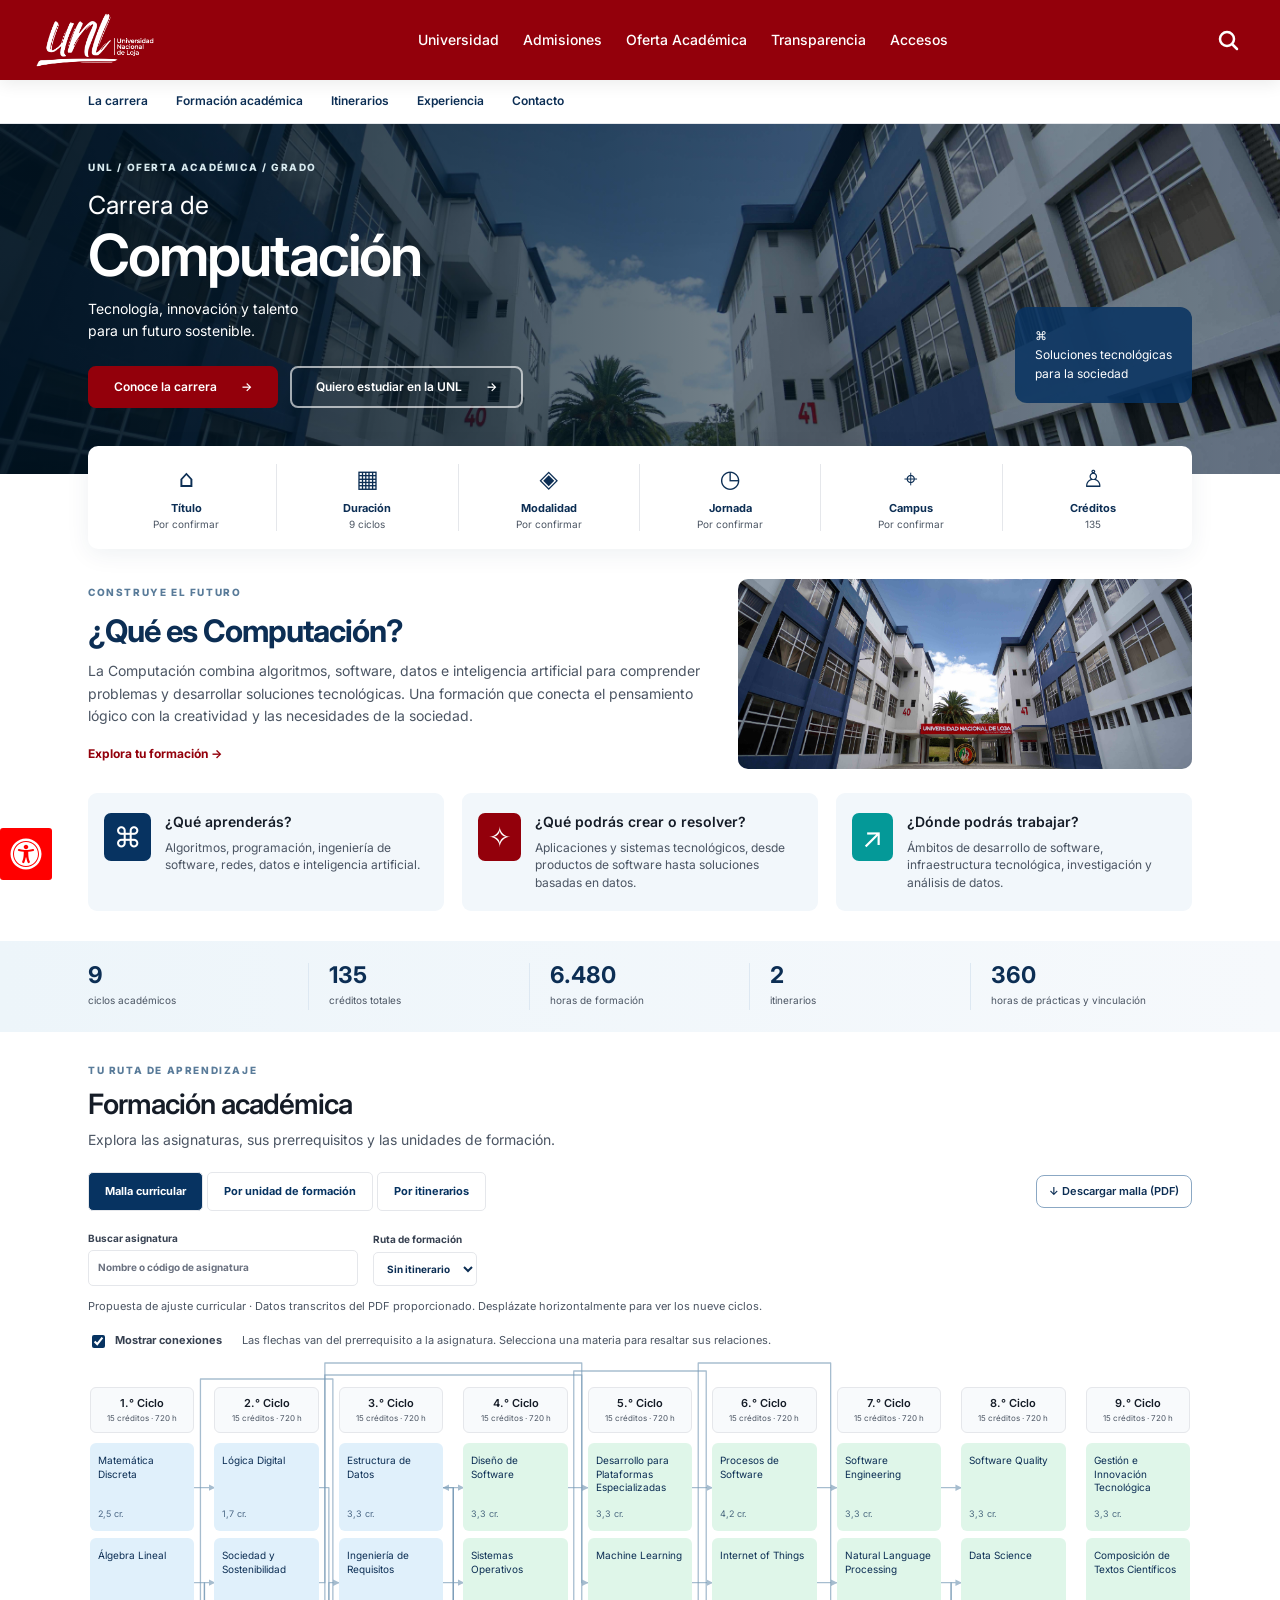
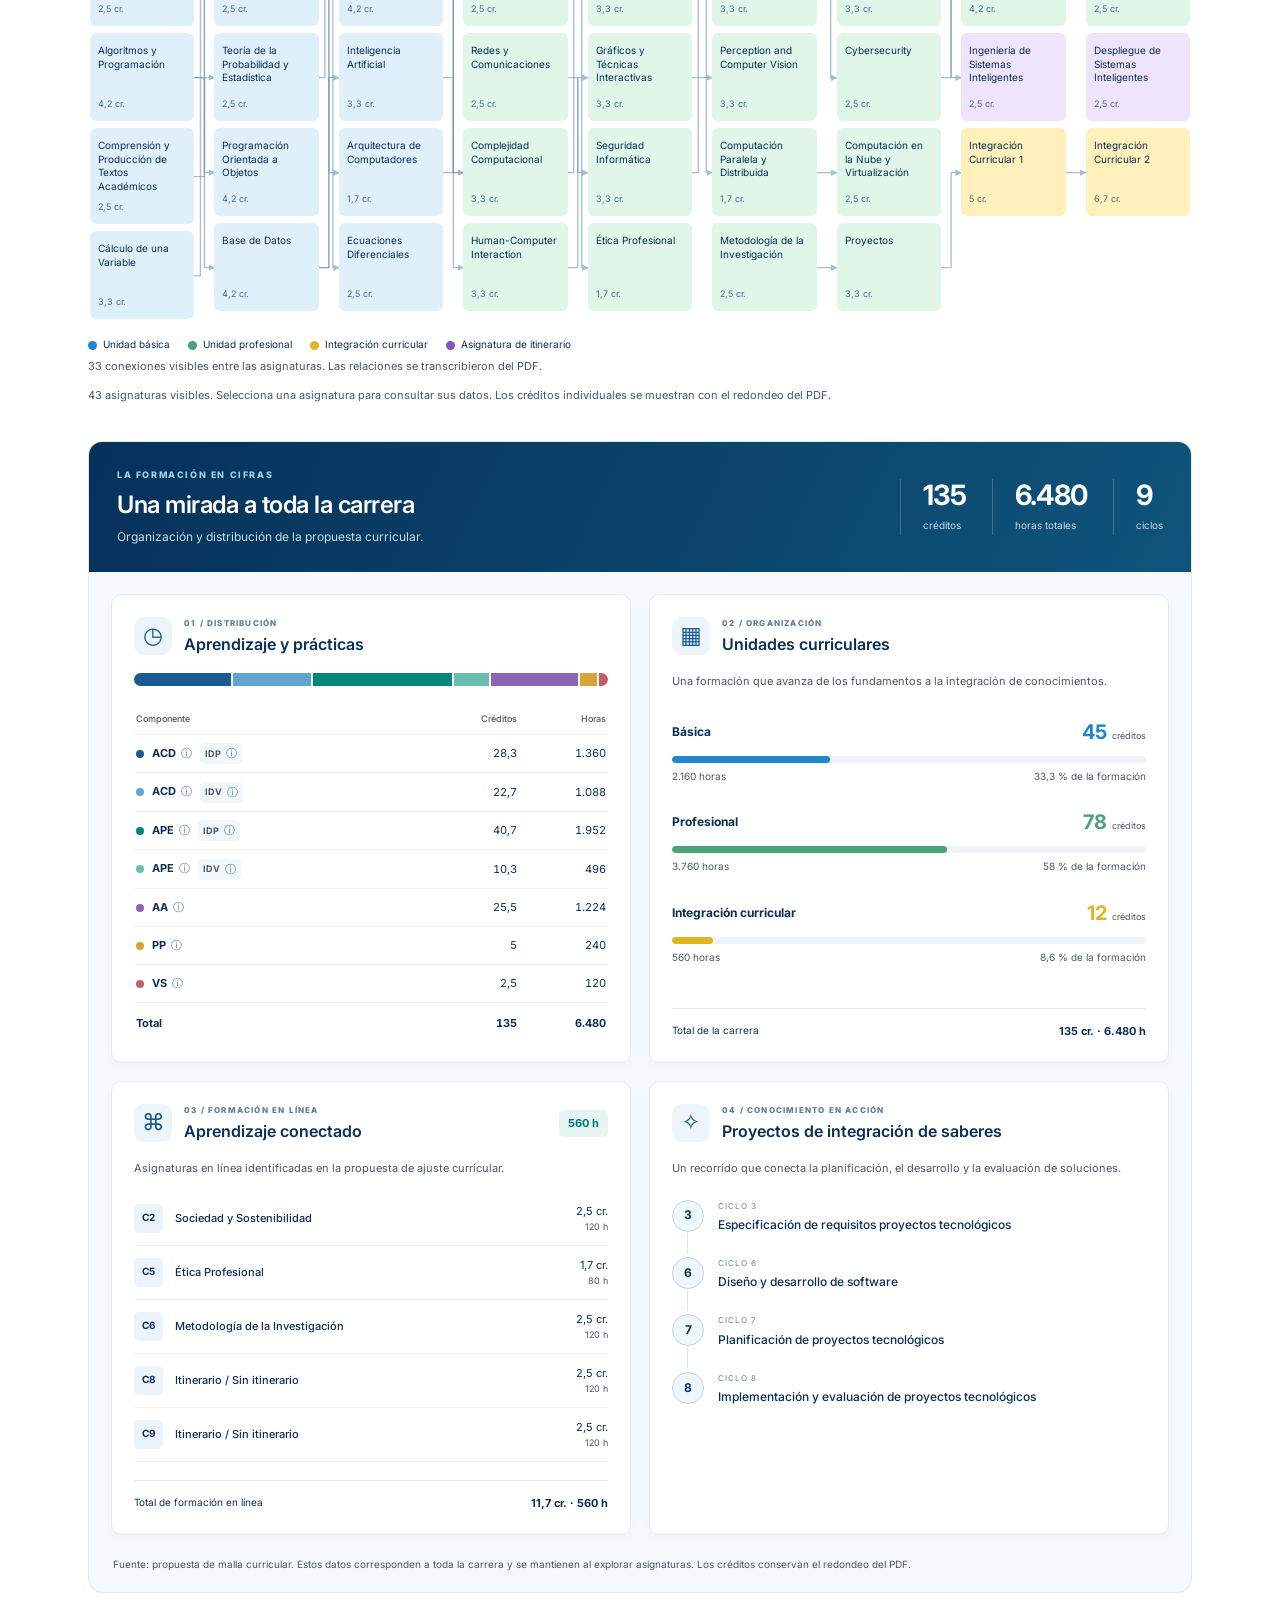
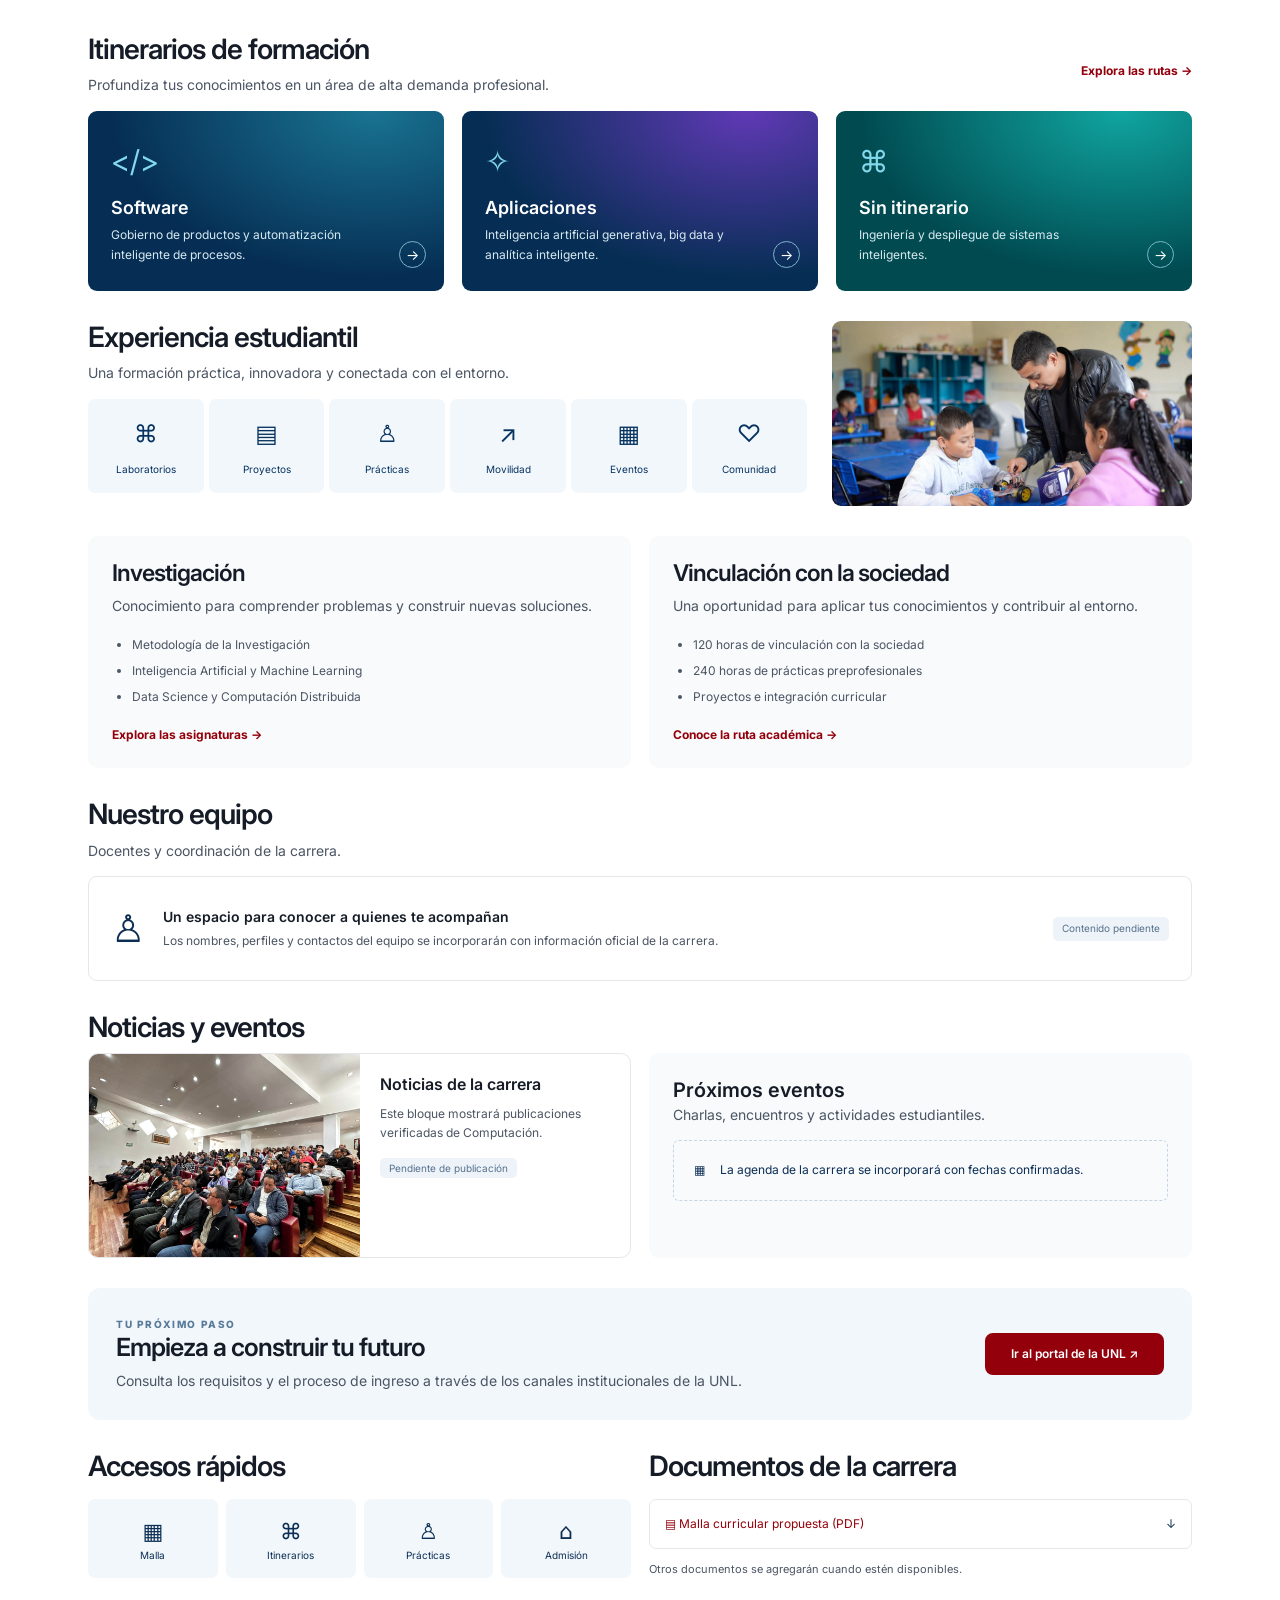
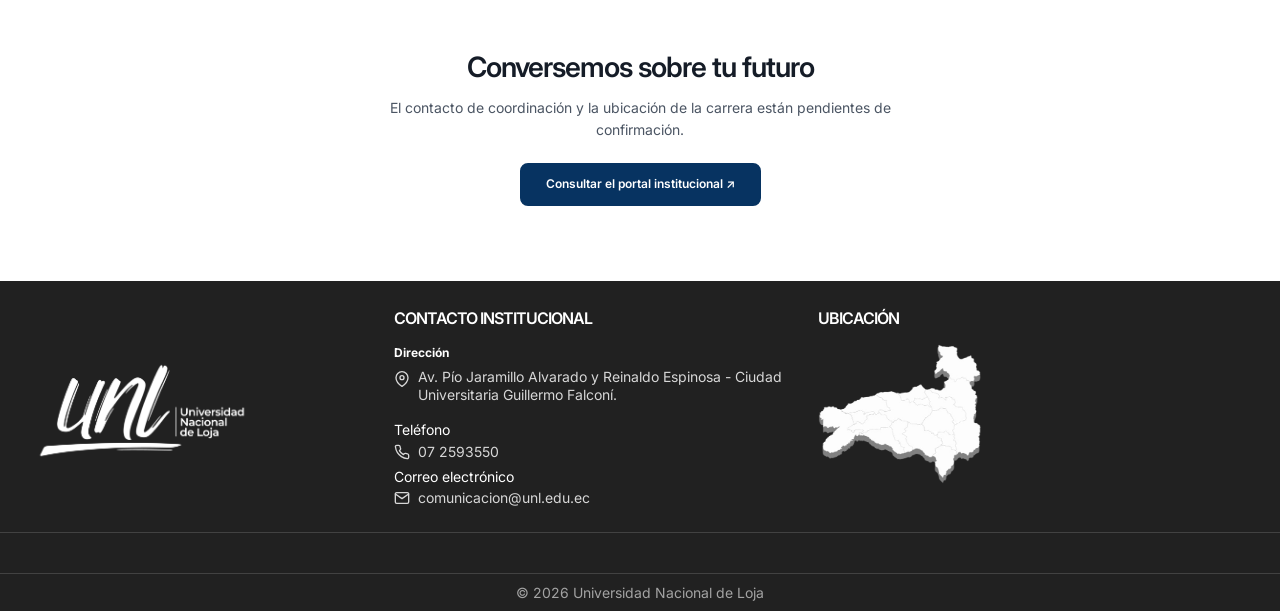
==== index.html @ f4ae1a71 "Add CSS styles and JavaScript for theme integration - Introduced a new CSS file `styles.css` contain" ====
<!doctype html>
<html lang="es"><head><meta charset="utf-8"><meta name="viewport" content="width=device-width,initial-scale=1"><meta name="description" content="Explora la carrera de Computación y su propuesta de malla curricular de la Universidad Nacional de Loja."><title>Computación · Universidad Nacional de Loja</title><link rel="stylesheet" href="prototipo/Index _ UNL Web Theme_files/css_O0Bou81SAGTgujZMoIQMxvT6W_IOa65AIly8oBpzbhE.css"><link rel="stylesheet" href="prototipo/Index _ UNL Web Theme_files/css_olZwmSvLYs-72srcY18nYs9gsNfe1eW0cIqPUW367zE.css"><link rel="stylesheet" href="styles.css"><script defer src="carrera-data.js"></script><script defer src="app.js"></script><script defer src="theme-integration.js"></script><script defer src="prototipo/Index _ UNL Web Theme_files/a11yUnlTools.js"></script></head>
<body><a class="skip" href="#contenido">Saltar al contenido</a><header class="site-header">
  <div class="site-header__container">
    <div class="site-header__logo">
        <div>
    <div id="block-unl-theme-sitebranding">
  
    
        <a href="https://nuevo.unl.edu.ec/" rel="home">
      <img src="prototipo/Index _ UNL Web Theme_files/ESCUDO UNL 2025-19.png" alt="Inicio" fetchpriority="high">
    </a>
      
</div>

  </div>

    </div>

    <nav class="site-header__navigation">
        <div>
    <nav aria-labelledby="block-unl-theme-navegacionprincipal-menu" id="block-unl-theme-navegacionprincipal">
            
  <h2 class="visually-hidden" id="block-unl-theme-navegacionprincipal-menu">Navegación principal</h2>
  

        
<nav class="main-navigation">
      
      <ul class="main-menu">
      
              <li class="menu-item has-children is-top-level">
          
          <a href="https://nuevo.unl.edu.ec/">
            Universidad
          </a>

                                <div class="submenu">
                  
      <ul class="submenu-list">
      
              <li class="menu-item ">
          
          <a href="https://nuevo.unl.edu.ec/autoridades">
            Autoridades
          </a>

                    
        </li>
              <li class="menu-item ">
          
          <a href="https://nuevo.unl.edu.ec/campus-unl">
            Campus UNL
          </a>

                    
        </li>
              <li class="menu-item ">
          
          <a href="https://nuevo.unl.edu.ec/cooperacioninternacional">
            Cooperación Internacional
          </a>

                    
        </li>
              <li class="menu-item ">
          
          <a href="https://nuevo.unl.edu.ec/formatos">
            Formatos
          </a>

                    
        </li>
              <li class="menu-item ">
          
          <a href="https://unl.edu.ec/universidad" target="_blank" rel="noopener noreferrer">
            Nosotros
          </a>

                    
        </li>
              <li class="menu-item ">
          
          <a href="https://unl.edu.ec/sites/default/files/2025-10/PEDI_UNL_2024-2028_ACTUALIZADO_PND_2025-2029_VFINAL_OCS_15-10-25.pdf" target="_blank" rel="noopener noreferrer">
            PEDI 2024 - 2028
          </a>

                    
        </li>
              <li class="menu-item ">
          
          <a href="https://nuevo.unl.edu.ec/poa">
            POA Institucional
          </a>

                    
        </li>
              <li class="menu-item ">
          
          <a href="https://nuevo.unl.edu.ec/preguntas-frecuentes">
            Preguntas Frecuentes
          </a>

                    
        </li>
              <li class="menu-item ">
          
          <a href="https://nuevo.unl.edu.ec/UNLSostenible">
            UNL Sostenible
          </a>

                    
        </li>
              <li class="menu-item ">
          
          <a href="https://nuevo.unl.edu.ec/OCS">
            Órgano Colegiado Superior
          </a>

                    
        </li>
            
    </ul>
  
            </div>
          
        </li>
              <li class="menu-item ">
          
          <a href="https://unl.edu.ec/admisiones" target="_blank" rel="noopener noreferrer">
            Admisiones
          </a>

                    
        </li>
              <li class="menu-item has-children is-top-level">
          
          <a href="https://nuevo.unl.edu.ec/">
            Oferta Académica
          </a>

                                <div class="submenu">
                  
      <ul class="submenu-list">
      
              <li class="menu-item has-children">
          
          <a href="https://nuevo.unl.edu.ec/grado">
            Oferta de Grado
          </a>

                                <div class="submenu">
                  
      <ul class="submenu-list">
      
              <li class="menu-item ">
          
          <a href="https://unl.edu.ec/oferta_academica/facultad-agropecuaria-y-de-recursos-naturales-renovables" target="_blank" rel="noopener noreferrer">
            Agropecuaria y de Recursos Naturales Renovables
          </a>

                    
        </li>
              <li class="menu-item ">
          
          <a href="https://unl.edu.ec/oferta_academica/facultad-de-la-educacion-el-arte-y-la-comunicacion" target="_blank" rel="noopener noreferrer">
            Educación, el Arte y la Comunicación
          </a>

                    
        </li>
              <li class="menu-item ">
          
          <a href="https://unl.edu.ec/oferta_academica/facultad-de-la-energia-las-industrias-y-los-recursos-naturales-no-renovables" target="_blank" rel="noopener noreferrer">
            Energía, las Industrias y los Recursos Naturales no Renovables
          </a>

                    
        </li>
              <li class="menu-item ">
          
          <a href="https://unl.edu.ec/oferta_academica/facultad-juridica-social-y-administrativa" target="_blank" rel="noopener noreferrer">
            Jurídica, Social y Administrativa
          </a>

                    
        </li>
              <li class="menu-item ">
          
          <a href="https://unl.edu.ec/oferta_academica/facultad-de-la-salud-humana" target="_blank" rel="noopener noreferrer">
            Salud Humana
          </a>

                    
        </li>
              <li class="menu-item ">
          
          <a href="https://unl.edu.ec/oferta_academica/unidad-de-educacion-distancia" target="_blank" rel="noopener noreferrer">
            Unidad de Estudios a Distancia y en Línea
          </a>

                    
        </li>
            
    </ul>
  
            </div>
          
        </li>
              <li class="menu-item ">
          
          <a href="https://unl.edu.ec/posgrados" target="_blank" rel="noopener noreferrer">
            Oferta de Posgrado
          </a>

                    
        </li>
              <li class="menu-item ">
          
          <a href="https://unl.edu.ec/instituto-de-idiomas" target="_blank" rel="noopener noreferrer">
            Instituto de Idiomas
          </a>

                    
        </li>
              <li class="menu-item ">
          
          <a href="https://unl.edu.ec/vinculacion-con-la-sociedad/educacion-continua" target="_blank" rel="noopener noreferrer">
            Educación Continua
          </a>

                    
        </li>
              <li class="menu-item ">
          
          <a href="https://unl.edu.ec/coordinacion-docencia" target="_blank" rel="noopener noreferrer">
            Coordinacion de Docencia
          </a>

                    
        </li>
            
    </ul>
  
            </div>
          
        </li>
              <li class="menu-item has-children is-top-level">
          
          <a href="https://nuevo.unl.edu.ec/">
            Transparencia
          </a>

                                <div class="submenu">
                  
      <ul class="submenu-list">
      
              <li class="menu-item ">
          
          <a href="https://nuevo.unl.edu.ec/elecciones2023">
            Elecciones 2023
          </a>

                    
        </li>
              <li class="menu-item ">
          
          <a href="https://nuevo.unl.edu.ec/elecciones2025">
            Elecciones 2025
          </a>

                    
        </li>
              <li class="menu-item ">
          
          <a href="https://nuevo.unl.edu.ec/universidad/transparencias">
            LOTAIP
          </a>

                    
        </li>
              <li class="menu-item ">
          
          <a href="https://nuevo.unl.edu.ec/rendicion_cuentas">
            Rendición de Cuentas
          </a>

                    
        </li>
            
    </ul>
  
            </div>
          
        </li>
              <li class="menu-item has-children is-top-level">
          
          <a href="https://nuevo.unl.edu.ec/">
            Accesos
          </a>

                                <div class="submenu">
                  
      <ul class="submenu-list">
      
              <li class="menu-item ">
          
          <a href="https://unl.edu.ec/acceso-pcd" target="_blank" rel="noopener noreferrer">
            Acceso PCD
          </a>

                    
        </li>
              <li class="menu-item ">
          
          <a href="https://elsa.unl.edu.ec/" target="_blank" rel="noopener noreferrer">
            ELSA
          </a>

                    
        </li>
              <li class="menu-item ">
          
          <a href="https://eva.unl.edu.ec/login/index.php" target="_blank" rel="noopener noreferrer">
            EVA
          </a>

                    
        </li>
              <li class="menu-item ">
          
          <a href="https://sac.unl.edu.ec/" target="_blank" rel="noopener noreferrer">
            SAC
          </a>

                    
        </li>
              <li class="menu-item ">
          
          <a href="https://sac.unl.edu.ec/cas/login?service=https://docentes.unl.edu.ec/login" target="_blank" rel="noopener noreferrer">
            SGA Docentes
          </a>

                    
        </li>
              <li class="menu-item ">
          
          <a href="https://sac.unl.edu.ec/cas/login?service=https://estudiantes.unl.edu.ec/login" target="_blank" rel="noopener noreferrer">
            SGA Estudiantes
          </a>

                    
        </li>
              <li class="menu-item ">
          
          <a href="https://sac.unl.edu.ec/cas/login?service=https%3A%2F%2Fsiaaf.unl.edu.ec%2Fautenticacion%2Finiciar-sesion%3Fnext%3D%252F" target="_blank" rel="noopener noreferrer">
            SIAFF
          </a>

                    
        </li>
              <li class="menu-item ">
          
          <a href="https://sidoc.unl.edu.ec/" target="_blank" rel="noopener noreferrer">
            SIDOC
          </a>

                    
        </li>
            
    </ul>
  
            </div>
          
        </li>
            
    </ul>
  
</nav>


  </nav>

  </div>

    </nav>

    <div class="site-header__actions">
  <a href="https://nuevo.unl.edu.ec/search" class="site-header__search" aria-label="Buscar en el sitio">
    <svg class="site-header__search-icon" viewBox="0 0 24 24" fill="none" xmlns="http://www.w3.org/2000/svg" aria-hidden="true" focusable="false">
      <circle cx="11" cy="11" r="7" stroke="currentColor" stroke-width="2.5"></circle>
      <path d="M16.5 16.5L21 21" stroke="currentColor" stroke-width="2.5" stroke-linecap="round"></path>
    </svg>
  </a>
  
</div>

    <button id="menu-toggle" class="mobile-menu-button" aria-expanded="false" aria-controls="navigation" aria-label="Abrir menú">
      <span></span>
      <span></span>
      <span></span>
    </button>
  </div>

  <div id="navigation" class="mobile-menu-panel" inert>
      <div>
    <nav aria-labelledby="block-unl-theme-navegacionprincipal-mobile-menu" id="block-unl-theme-navegacionprincipal-mobile">
            
  <h2 class="visually-hidden" id="block-unl-theme-navegacionprincipal-mobile-menu">Navegación principal</h2>
  

        
<nav class="main-navigation">
      
      <ul class="main-menu">
      
              <li class="menu-item has-children">
          
          <a href="https://nuevo.unl.edu.ec/" style="cursor: pointer;">
            Universidad
          </a>

                                <div class="submenu">
                  
      <ul class="submenu-list">
      
              <li class="menu-item ">
          
          <a href="https://nuevo.unl.edu.ec/autoridades">
            Autoridades
          </a>

                    
        </li>
              <li class="menu-item ">
          
          <a href="https://nuevo.unl.edu.ec/campus-unl">
            Campus UNL
          </a>

                    
        </li>
              <li class="menu-item ">
          
          <a href="https://nuevo.unl.edu.ec/cooperacioninternacional">
            Cooperación Internacional
          </a>

                    
        </li>
              <li class="menu-item ">
          
          <a href="https://nuevo.unl.edu.ec/formatos">
            Formatos
          </a>

                    
        </li>
              <li class="menu-item ">
          
          <a href="https://unl.edu.ec/universidad" target="_blank" rel="noopener noreferrer">
            Nosotros
          </a>

                    
        </li>
              <li class="menu-item ">
          
          <a href="https://unl.edu.ec/sites/default/files/2025-10/PEDI_UNL_2024-2028_ACTUALIZADO_PND_2025-2029_VFINAL_OCS_15-10-25.pdf" target="_blank" rel="noopener noreferrer">
            PEDI 2024 - 2028
          </a>

                    
        </li>
              <li class="menu-item ">
          
          <a href="https://nuevo.unl.edu.ec/poa">
            POA Institucional
          </a>

                    
        </li>
              <li class="menu-item ">
          
          <a href="https://nuevo.unl.edu.ec/preguntas-frecuentes">
            Preguntas Frecuentes
          </a>

                    
        </li>
              <li class="menu-item ">
          
          <a href="https://nuevo.unl.edu.ec/UNLSostenible">
            UNL Sostenible
          </a>

                    
        </li>
              <li class="menu-item ">
          
          <a href="https://nuevo.unl.edu.ec/OCS">
            Órgano Colegiado Superior
          </a>

                    
        </li>
            
    </ul>
  
            </div>
          
        <button type="button" class="submenu-toggle" aria-expanded="false" aria-label="Desplegar submenú"><span class="submenu-toggle__icon"></span></button></li>
              <li class="menu-item ">
          
          <a href="https://unl.edu.ec/admisiones" target="_blank" rel="noopener noreferrer">
            Admisiones
          </a>

                    
        </li>
              <li class="menu-item has-children">
          
          <a href="https://nuevo.unl.edu.ec/" style="cursor: pointer;">
            Oferta Académica
          </a>

                                <div class="submenu">
                  
      <ul class="submenu-list">
      
              <li class="menu-item has-children">
          
          <a href="https://nuevo.unl.edu.ec/grado" style="cursor: pointer;">
            Oferta de Grado
          </a>

                                <div class="submenu">
                  
      <ul class="submenu-list">
      
              <li class="menu-item ">
          
          <a href="https://unl.edu.ec/oferta_academica/facultad-agropecuaria-y-de-recursos-naturales-renovables" target="_blank" rel="noopener noreferrer">
            Agropecuaria y de Recursos Naturales Renovables
          </a>

                    
        </li>
              <li class="menu-item ">
          
          <a href="https://unl.edu.ec/oferta_academica/facultad-de-la-educacion-el-arte-y-la-comunicacion" target="_blank" rel="noopener noreferrer">
            Educación, el Arte y la Comunicación
          </a>

                    
        </li>
              <li class="menu-item ">
          
          <a href="https://unl.edu.ec/oferta_academica/facultad-de-la-energia-las-industrias-y-los-recursos-naturales-no-renovables" target="_blank" rel="noopener noreferrer">
            Energía, las Industrias y los Recursos Naturales no Renovables
          </a>

                    
        </li>
              <li class="menu-item ">
          
          <a href="https://unl.edu.ec/oferta_academica/facultad-juridica-social-y-administrativa" target="_blank" rel="noopener noreferrer">
            Jurídica, Social y Administrativa
          </a>

                    
        </li>
              <li class="menu-item ">
          
          <a href="https://unl.edu.ec/oferta_academica/facultad-de-la-salud-humana" target="_blank" rel="noopener noreferrer">
            Salud Humana
          </a>

                    
        </li>
              <li class="menu-item ">
          
          <a href="https://unl.edu.ec/oferta_academica/unidad-de-educacion-distancia" target="_blank" rel="noopener noreferrer">
            Unidad de Estudios a Distancia y en Línea
          </a>

                    
        </li>
            
    </ul>
  
            </div>
          
        <button type="button" class="submenu-toggle" aria-expanded="false" aria-label="Desplegar submenú"><span class="submenu-toggle__icon"></span></button></li>
              <li class="menu-item ">
          
          <a href="https://unl.edu.ec/posgrados" target="_blank" rel="noopener noreferrer">
            Oferta de Posgrado
          </a>

                    
        </li>
              <li class="menu-item ">
          
          <a href="https://unl.edu.ec/instituto-de-idiomas" target="_blank" rel="noopener noreferrer">
            Instituto de Idiomas
          </a>

                    
        </li>
              <li class="menu-item ">
          
          <a href="https://unl.edu.ec/vinculacion-con-la-sociedad/educacion-continua" target="_blank" rel="noopener noreferrer">
            Educación Continua
          </a>

                    
        </li>
              <li class="menu-item ">
          
          <a href="https://unl.edu.ec/coordinacion-docencia" target="_blank" rel="noopener noreferrer">
            Coordinacion de Docencia
          </a>

                    
        </li>
            
    </ul>
  
            </div>
          
        <button type="button" class="submenu-toggle" aria-expanded="false" aria-label="Desplegar submenú"><span class="submenu-toggle__icon"></span></button></li>
              <li class="menu-item has-children">
          
          <a href="https://nuevo.unl.edu.ec/" style="cursor: pointer;">
            Transparencia
          </a>

                                <div class="submenu">
                  
      <ul class="submenu-list">
      
              <li class="menu-item ">
          
          <a href="https://nuevo.unl.edu.ec/elecciones2023">
            Elecciones 2023
          </a>

                    
        </li>
              <li class="menu-item ">
          
          <a href="https://nuevo.unl.edu.ec/elecciones2025">
            Elecciones 2025
          </a>

                    
        </li>
              <li class="menu-item ">
          
          <a href="https://nuevo.unl.edu.ec/universidad/transparencias">
            LOTAIP
          </a>

                    
        </li>
              <li class="menu-item ">
          
          <a href="https://nuevo.unl.edu.ec/rendicion_cuentas">
            Rendición de Cuentas
          </a>

                    
        </li>
            
    </ul>
  
            </div>
          
        <button type="button" class="submenu-toggle" aria-expanded="false" aria-label="Desplegar submenú"><span class="submenu-toggle__icon"></span></button></li>
              <li class="menu-item has-children">
          
          <a href="https://nuevo.unl.edu.ec/" style="cursor: pointer;">
            Accesos
          </a>

                                <div class="submenu">
                  
      <ul class="submenu-list">
      
              <li class="menu-item ">
          
          <a href="https://unl.edu.ec/acceso-pcd" target="_blank" rel="noopener noreferrer">
            Acceso PCD
          </a>

                    
        </li>
              <li class="menu-item ">
          
          <a href="https://elsa.unl.edu.ec/" target="_blank" rel="noopener noreferrer">
            ELSA
          </a>

                    
        </li>
              <li class="menu-item ">
          
          <a href="https://eva.unl.edu.ec/login/index.php" target="_blank" rel="noopener noreferrer">
            EVA
          </a>

                    
        </li>
              <li class="menu-item ">
          
          <a href="https://sac.unl.edu.ec/" target="_blank" rel="noopener noreferrer">
            SAC
          </a>

                    
        </li>
              <li class="menu-item ">
          
          <a href="https://sac.unl.edu.ec/cas/login?service=https://docentes.unl.edu.ec/login" target="_blank" rel="noopener noreferrer">
            SGA Docentes
          </a>

                    
        </li>
              <li class="menu-item ">
          
          <a href="https://sac.unl.edu.ec/cas/login?service=https://estudiantes.unl.edu.ec/login" target="_blank" rel="noopener noreferrer">
            SGA Estudiantes
          </a>

                    
        </li>
              <li class="menu-item ">
          
          <a href="https://sac.unl.edu.ec/cas/login?service=https%3A%2F%2Fsiaaf.unl.edu.ec%2Fautenticacion%2Finiciar-sesion%3Fnext%3D%252F" target="_blank" rel="noopener noreferrer">
            SIAFF
          </a>

                    
        </li>
              <li class="menu-item ">
          
          <a href="https://sidoc.unl.edu.ec/" target="_blank" rel="noopener noreferrer">
            SIDOC
          </a>

                    
        </li>
            
    </ul>
  
            </div>
          
        <button type="button" class="submenu-toggle" aria-expanded="false" aria-label="Desplegar submenú"><span class="submenu-toggle__icon"></span></button></li>
            
    </ul>
  
</nav>


  </nav>

  </div>

  </div>
</header><nav class="career-navigation" aria-label="Secciones de la carrera"><div class="wrap"><a href="#presentacion">La carrera</a><a href="#formacion">Formación académica</a><a href="#itinerarios">Itinerarios</a><a href="#experiencia">Experiencia</a><a href="#contacto">Contacto</a></div></nav>
<main id="contenido" class="career-page"><section class="hero"><div class="wrap"><p class="eyebrow">UNL / OFERTA ACADÉMICA / GRADO</p><p class="hero-label">Carrera de</p><h1 id="career-name">Computación</h1><p>Tecnología, innovación y talento<br>para un futuro sostenible.</p><div class="actions"><a class="boton button red" href="#presentacion">Conoce la carrera <span>→</span></a><a class="boton button outline" href="#admision">Quiero estudiar en la UNL <span>→</span></a></div><span class="hero-note">⌘<br>Soluciones tecnológicas<br>para la sociedad</span></div></section>
<div class="wrap"><section id="facts" class="facts" aria-label="Información de la carrera"></section>
<section id="presentacion" class="section"><div class="unl-about__container intro"><div><p class="eyebrow">CONSTRUYE EL FUTURO</p><h2 class="unl-about__title">¿Qué es Computación?</h2><p>La Computación combina algoritmos, software, datos e inteligencia artificial para comprender problemas y desarrollar soluciones tecnológicas. Una formación que conecta el pensamiento lógico con la creatividad y las necesidades de la sociedad.</p><a class="text-link" href="#formacion">Explora tu formación →</a></div><img src="assets/campus.jpg" alt="Edificios del campus de la Universidad Nacional de Loja"></div><div class="grid three" id="profiles"></div></section>
</div><section class="stats-band"><div class="wrap stats"><div><strong>9</strong><span>ciclos académicos</span></div><div><strong>135</strong><span>créditos totales</span></div><div><strong>6.480</strong><span>horas de formación</span></div><div><strong>2</strong><span>itinerarios</span></div><div><strong>360</strong><span>horas de prácticas y vinculación</span></div></div></section>
<div class="wrap"><section id="formacion" class="section"><p class="eyebrow">TU RUTA DE APRENDIZAJE</p><h2>Formación académica</h2><p>Explora las asignaturas, sus prerrequisitos y las unidades de formación.</p><div class="curriculum-toolbar"><div class="tabs" aria-label="Vista de la malla"><button class="active" data-view="all" aria-pressed="true">Malla curricular</button><button data-view="area" aria-pressed="false">Por unidad de formación</button><button data-view="track" aria-pressed="false">Por itinerarios</button></div><a class="boton unl-btn-descarga button download" href="prototipo/Malla%20curricular%20propuesta.pdf" download>↓ Descargar malla (PDF)</a></div><div class="filters"><label for="subject-search">Buscar asignatura<input id="subject-search" type="search" placeholder="Nombre o código de asignatura"></label><label id="area-label" hidden>Unidad<select id="area-filter"><option value="all">Todas las unidades</option><option value="basica">Básica</option><option value="profesional">Profesional</option><option value="integracion">Integración curricular</option></select></label><label for="track-select">Ruta de formación<select id="track-select"><option value="none">Sin itinerario</option><option value="software">Software</option><option value="aplicaciones">Aplicaciones</option></select></label></div><p class="source-note">Propuesta de ajuste curricular · Datos transcritos del PDF proporcionado. Desplázate horizontalmente para ver los nueve ciclos.</p><div class="connection-controls"><label><input type="checkbox" id="show-connections" checked> Mostrar conexiones</label><span>Las flechas van del prerrequisito a la asignatura. Selecciona una materia para resaltar sus relaciones.</span></div><div class="curriculum-scroll" tabindex="0" role="region" aria-label="Malla curricular de nueve ciclos"><div class="curriculum-canvas"><svg id="curriculum-connections" aria-hidden="true" focusable="false"></svg><div id="curriculum" class="curriculum"></div></div></div><div class="legend"><span class="basica">Unidad básica</span><span class="profesional">Unidad profesional</span><span class="integracion">Integración curricular</span><span class="itinerario">Asignatura de itinerario</span></div><p id="connection-status" class="source-note" aria-live="polite"></p><p id="result-count" class="source-note" aria-live="polite"></p><article id="subject-detail" class="subject-detail" hidden aria-labelledby="detail-title"></article></section>
<section id="career-overview" class="career-overview section" aria-labelledby="overview-title"></section>
<section id="itinerarios" class="section"><div class="section-heading"><div><h2>Itinerarios de formación</h2><p>Profundiza tus conocimientos en un área de alta demanda profesional.</p></div><a class="text-link" href="#formacion">Explora las rutas →</a></div><div class="grid three"><button class="track-card software" data-track="software"><span class="track-icon">&lt;/&gt;</span><h3>Software</h3><p>Gobierno de productos y automatización inteligente de procesos.</p><span class="circle">→</span></button><button class="track-card ai" data-track="aplicaciones"><span class="track-icon">✧</span><h3>Aplicaciones</h3><p>Inteligencia artificial generativa, big data y analítica inteligente.</p><span class="circle">→</span></button><button class="track-card applied" data-track="none"><span class="track-icon">⌘</span><h3>Sin itinerario</h3><p>Ingeniería y despliegue de sistemas inteligentes.</p><span class="circle">→</span></button></div></section>
<section id="experiencia" class="section"><div class="experience"><div><h2>Experiencia estudiantil</h2><p>Una formación práctica, innovadora y conectada con el entorno.</p><div class="experience-links" id="experience-links"></div></div><img src="assets/comunidad.jpg" alt="Actividad de vinculación de la comunidad universitaria" loading="lazy"></div></section>
<section class="grid two section"><article class="feature"><h2>Investigación</h2><p>Conocimiento para comprender problemas y construir nuevas soluciones.</p><ul><li>Metodología de la Investigación</li><li>Inteligencia Artificial y Machine Learning</li><li>Data Science y Computación Distribuida</li></ul><a class="text-link" href="#formacion">Explora las asignaturas →</a></article><article class="feature"><h2>Vinculación con la sociedad</h2><p>Una oportunidad para aplicar tus conocimientos y contribuir al entorno.</p><ul><li>120 horas de vinculación con la sociedad</li><li>240 horas de prácticas preprofesionales</li><li>Proyectos e integración curricular</li></ul><a class="text-link" href="#formacion">Conoce la ruta académica →</a></article></section>
<section class="section"><h2>Nuestro equipo</h2><p>Docentes y coordinación de la carrera.</p><div class="pending"><span class="pending-icon">♙</span><div><h3>Un espacio para conocer a quienes te acompañan</h3><p>Los nombres, perfiles y contactos del equipo se incorporarán con información oficial de la carrera.</p></div><span class="badge">Contenido pendiente</span></div></section>
<section class="section"><h2>Noticias y eventos</h2><div class="grid two"><article class="news-placeholder"><img src="assets/eventos.jpg" alt="Encuentro académico universitario" loading="lazy"><div><h3>Noticias de la carrera</h3><p>Este bloque mostrará publicaciones verificadas de Computación.</p><span class="badge">Pendiente de publicación</span></div></article><article class="feature"><h3>Próximos eventos</h3><p>Charlas, encuentros y actividades estudiantiles.</p><div class="empty-event">▦ <span>La agenda de la carrera se incorporará con fechas confirmadas.</span></div></article></div></section>
<section id="admision" class="section admission"><div><p class="eyebrow">TU PRÓXIMO PASO</p><h2>Empieza a construir tu futuro</h2><p>Consulta los requisitos y el proceso de ingreso a través de los canales institucionales de la UNL.</p></div><a class="boton button red" href="https://unl.edu.ec" target="_blank" rel="noopener noreferrer">Ir al portal de la UNL ↗</a></section>
<section class="section grid two"><div><h2>Accesos rápidos</h2><div class="quick-links"><a href="#formacion">▦<span>Malla</span></a><a href="#itinerarios">⌘<span>Itinerarios</span></a><a href="#experiencia">♙<span>Prácticas</span></a><a href="#admision">⌂<span>Admisión</span></a></div></div><div><h2>Documentos de la carrera</h2><a class="document" href="prototipo/Malla%20curricular%20propuesta.pdf" download><span>▤ Malla curricular propuesta (PDF)</span><span>↓</span></a><p class="source-note">Otros documentos se agregarán cuando estén disponibles.</p></div></section>
<section id="contacto" class="section contact"><h2>Conversemos sobre tu futuro</h2><p>El contacto de coordinación y la ubicación de la carrera están pendientes de confirmación.</p><a class="boton button navy" href="https://unl.edu.ec" target="_blank" rel="noopener noreferrer">Consultar el portal institucional ↗</a></section></div></main><footer class="site-footer">

  
  <div class="site-footer__container">

    <div class="site-footer__branding">
        <div>
    <div id="block-unl-theme-footerbranding">
  
    
        <a href="https://nuevo.unl.edu.ec/" rel="home">
      <img src="prototipo/Index _ UNL Web Theme_files/ESCUDO UNL 2025-19.png" alt="Inicio" fetchpriority="high">
    </a>
      
</div>

  </div>

    </div>

    <div class="site-footer__contact">
      <h2>Contacto institucional</h2>
        <div>
    <div id="block-unl-theme-contactoinstitucional">
  
    
        <div class="site-footer__address-label">Dirección</div>
  <div class="site-footer__address">Av. Pío Jaramillo Alvarado y Reinaldo Espinosa -  Ciudad Universitaria Guillermo Falconí.</div>
  <div>Teléfono</div>
  <a href="tel:072593550">
    07 2593550
  </a>

  <div>
    <div>Correo electrónico</div>
              <div><a href="mailto:comunicacion@unl.edu.ec">comunicacion@unl.edu.ec</a></div>
          </div>

  </div>

  </div>

    </div>

    <div class="site-footer__map">
      <h2>Ubicación</h2>
      <div class="site-footer__map-block"><a href="https://www.google.com/maps?q=Universidad+Nacional+de+Loja" target="_blank" rel="noopener" class="site-footer__map-link" aria-label="Ver Ubicación"><img loading="lazy" src="prototipo/Index _ UNL Web Theme_files/image (1).png" width="442" height="379" alt="Mapa de ubicación de la Universidad Nacional de Loja"><span class="site-footer__map-overlay"><span class="site-footer__map-pin"></span></span></a></div>
    </div>

  </div>

      <div class="site-footer__logos">
      
    </div>
  
  <div class="site-footer__bottom">
    © 2026 Universidad Nacional de Loja
  </div>

</footer><dialog id="info-dialog"><button id="close-dialog" aria-label="Cerrar">×</button><h2 id="info-title"></h2><p id="info-body"></p></dialog></body></html>
---- prototipo/Index _ UNL Web Theme_files/css_O0Bou81SAGTgujZMoIQMxvT6W_IOa65AIly8oBpzbhE.css ----
/* @license BSD 3-Clause https://github.com/klaro-org/klaro-js/blob/master/LICENSE */
.klaro{font-family:inherit;font-family:var(--font-family,inherit);font-size:14px;font-size:var(--font-size,14px)}.klaro button{font-family:inherit;font-family:var(--font-family,inherit);font-size:14px;font-size:var(--font-size,14px)}.klaro.cm-as-context-notice{height:100%;padding-bottom:12px;padding-top:12px}.klaro .cookie-modal .cm-switch-container,.klaro .context-notice .cm-switch-container,.klaro .cookie-notice .cm-switch-container{border-bottom-style:solid;border-bottom-style:var(--border-style,solid);border-bottom-width:1px;border-bottom-width:var(--border-width,1px);border-bottom-color:#c8c8c8;border-bottom-color:var(--light2,#c8c8c8);display:block;position:relative;padding:10px;padding-left:66px;line-height:20px;vertical-align:middle;min-height:40px}.klaro .cookie-modal .cm-switch-container:last-child,.klaro .context-notice .cm-switch-container:last-child,.klaro .cookie-notice .cm-switch-container:last-child{border-bottom:0}.klaro .cookie-modal .cm-switch-container:first-child,.klaro .context-notice .cm-switch-container:first-child,.klaro .cookie-notice .cm-switch-container:first-child{margin-top:0}.klaro .cookie-modal .cm-switch-container p,.klaro .context-notice .cm-switch-container p,.klaro .cookie-notice .cm-switch-container p{margin-top:0}.klaro .cookie-modal .cm-switch,.klaro .context-notice .cm-switch,.klaro .cookie-notice .cm-switch{position:relative;display:inline-block;width:50px;height:30px}.klaro .cookie-modal .cm-list-input:checked+.cm-list-label .slider,.klaro .context-notice .cm-list-input:checked+.cm-list-label .slider,.klaro .cookie-notice .cm-list-input:checked+.cm-list-label .slider{background-color:#1a936f;background-color:var(--green1,#1a936f)}.klaro .cookie-modal .cm-list-input.half-checked:checked+.cm-list-label .slider,.klaro .context-notice .cm-list-input.half-checked:checked+.cm-list-label .slider,.klaro .cookie-notice .cm-list-input.half-checked:checked+.cm-list-label .slider{background-color:#1a936f;background-color:var(--green1,#1a936f);opacity:.6}.klaro .cookie-modal .cm-list-input.half-checked:checked+.cm-list-label .slider::before,.klaro .context-notice .cm-list-input.half-checked:checked+.cm-list-label .slider::before,.klaro .cookie-notice .cm-list-input.half-checked:checked+.cm-list-label .slider::before{transform:translateX(10px)}.klaro .cookie-modal .cm-list-input.only-required+.cm-list-label .slider,.klaro .context-notice .cm-list-input.only-required+.cm-list-label .slider,.klaro .cookie-notice .cm-list-input.only-required+.cm-list-label .slider{background-color:rgb(36.1294797688,204.2705202312,154.2450867052);background-color:var(--green2,rgb(36.1294797688,204.2705202312,154.2450867052));opacity:.8}.klaro .cookie-modal .cm-list-input.only-required+.cm-list-label .slider::before,.klaro .context-notice .cm-list-input.only-required+.cm-list-label .slider::before,.klaro .cookie-notice .cm-list-input.only-required+.cm-list-label .slider::before{transform:translateX(10px)}.klaro .cookie-modal .cm-list-input.required:checked+.cm-list-label .slider,.klaro .context-notice .cm-list-input.required:checked+.cm-list-label .slider,.klaro .cookie-notice .cm-list-input.required:checked+.cm-list-label .slider{background-color:rgb(36.1294797688,204.2705202312,154.2450867052);background-color:var(--green2,rgb(36.1294797688,204.2705202312,154.2450867052));opacity:.8;cursor:not-allowed}.klaro .cookie-modal .slider,.klaro .context-notice .slider,.klaro .cookie-notice .slider{box-shadow:0 4px 6px 0 rgba(0,0,0,.2),5px 5px 10px 0 rgba(0,0,0,.19)}.klaro .cookie-modal .cm-list-input,.klaro .context-notice .cm-list-input,.klaro .cookie-notice .cm-list-input{position:absolute;top:0;left:0;opacity:0;width:50px;height:30px}.klaro .cookie-modal .cm-list-title,.klaro .context-notice .cm-list-title,.klaro .cookie-notice .cm-list-title{font-size:.9em;font-weight:600}.klaro .cookie-modal .cm-list-description,.klaro .context-notice .cm-list-description,.klaro .cookie-notice .cm-list-description{color:hsl(0,0%,48.8%);color:var(--dark3,rgb(124.44,124.44,124.44));font-size:.9em;padding-top:4px}.klaro .cookie-modal .cm-list-label .cm-switch,.klaro .context-notice .cm-list-label .cm-switch,.klaro .cookie-notice .cm-list-label .cm-switch{position:absolute;left:0}.klaro .cookie-modal .cm-list-label .slider,.klaro .context-notice .cm-list-label .slider,.klaro .cookie-notice .cm-list-label .slider{background-color:hsl(0,0%,95%);background-color:var(--white2,rgb(242.25,242.25,242.25));position:absolute;cursor:pointer;top:0;left:0;right:0;bottom:0;transition:.4s;width:50px;display:inline-block}.klaro .cookie-modal .cm-list-label .slider::before,.klaro .context-notice .cm-list-label .slider::before,.klaro .cookie-notice .cm-list-label .slider::before{background-color:hsl(0,0%,90.25%);background-color:var(--white3,rgb(230.1375,230.1375,230.1375));position:absolute;content:"";height:20px;width:20px;left:5px;bottom:5px;transition:.4s}.klaro .cookie-modal .cm-list-label .slider.round,.klaro .context-notice .cm-list-label .slider.round,.klaro .cookie-notice .cm-list-label .slider.round{border-radius:30px}.klaro .cookie-modal .cm-list-label .slider.round::before,.klaro .context-notice .cm-list-label .slider.round::before,.klaro .cookie-notice .cm-list-label .slider.round::before{border-radius:50%}.klaro .cookie-modal .cm-list-label input:focus+.slider,.klaro .context-notice .cm-list-label input:focus+.slider,.klaro .cookie-notice .cm-list-label input:focus+.slider{box-shadow-color:rgb(71.7343352601,222.5856647399,177.7042774566);box-shadow-color:var(--green3,rgb(71.7343352601,222.5856647399,177.7042774566));box-shadow:0 0 1px var(--box-shadow-color,green3)}.klaro .cookie-modal .cm-list-label input:checked+.slider::before,.klaro .context-notice .cm-list-label input:checked+.slider::before,.klaro .cookie-notice .cm-list-label input:checked+.slider::before{transform:translateX(20px)}.klaro .cookie-modal .cm-list-input:focus+.cm-list-label .slider,.klaro .context-notice .cm-list-input:focus+.cm-list-label .slider,.klaro .cookie-notice .cm-list-input:focus+.cm-list-label .slider{box-shadow:0 4px 6px 0 rgba(125,125,125,.2),5px 5px 10px 0 rgba(125,125,125,.19)}.klaro .cookie-modal .cm-list-input:checked+.cm-list-label .slider::before,.klaro .context-notice .cm-list-input:checked+.cm-list-label .slider::before,.klaro .cookie-notice .cm-list-input:checked+.cm-list-label .slider::before{transform:translateX(20px)}.klaro .cookie-modal .slider,.klaro .context-notice .slider,.klaro .cookie-notice .slider{box-shadow:0 4px 6px 0 rgba(0,0,0,.2),5px 5px 10px 0 rgba(0,0,0,.19)}.klaro .cookie-modal a,.klaro .context-notice a,.klaro .cookie-notice a{color:#1a936f;color:var(--green1,#1a936f);text-decoration:none}.klaro .cookie-modal p,.klaro .cookie-modal strong,.klaro .cookie-modal h1,.klaro .cookie-modal h2,.klaro .cookie-modal ul,.klaro .cookie-modal li,.klaro .context-notice p,.klaro .context-notice strong,.klaro .context-notice h1,.klaro .context-notice h2,.klaro .context-notice ul,.klaro .context-notice li,.klaro .cookie-notice p,.klaro .cookie-notice strong,.klaro .cookie-notice h1,.klaro .cookie-notice h2,.klaro .cookie-notice ul,.klaro .cookie-notice li{color:#fafafa;color:var(--light1,#fafafa)}.klaro .cookie-modal p,.klaro .cookie-modal h1,.klaro .cookie-modal h2,.klaro .cookie-modal ul,.klaro .cookie-modal li,.klaro .context-notice p,.klaro .context-notice h1,.klaro .context-notice h2,.klaro .context-notice ul,.klaro .context-notice li,.klaro .cookie-notice p,.klaro .cookie-notice h1,.klaro .cookie-notice h2,.klaro .cookie-notice ul,.klaro .cookie-notice li{display:block;text-align:left;margin:0;padding:0;margin-top:.7em}.klaro .cookie-modal h1,.klaro .cookie-modal h2,.klaro .cookie-modal h3,.klaro .cookie-modal h4,.klaro .cookie-modal h5,.klaro .cookie-modal h6,.klaro .context-notice h1,.klaro .context-notice h2,.klaro .context-notice h3,.klaro .context-notice h4,.klaro .context-notice h5,.klaro .context-notice h6,.klaro .cookie-notice h1,.klaro .cookie-notice h2,.klaro .cookie-notice h3,.klaro .cookie-notice h4,.klaro .cookie-notice h5,.klaro .cookie-notice h6{font-family:inherit;font-family:var(--title-font-family,inherit)}.klaro .cookie-modal .cm-link,.klaro .context-notice .cm-link,.klaro .cookie-notice .cm-link{margin-right:.5em;vertical-align:middle}.klaro .cookie-modal .cm-btn,.klaro .context-notice .cm-btn,.klaro .cookie-notice .cm-btn{color:#fff;color:var(--button-text-color,#fff);background-color:hsl(0,0%,36%);background-color:var(--dark2,rgb(91.8,91.8,91.8));border-radius:4px;border-radius:var(--border-radius,4px);padding:6px 10px;margin-right:.5em;border-style:none;padding:.4em;font-size:1em;cursor:pointer}.klaro .cookie-modal .cm-btn:disabled,.klaro .context-notice .cm-btn:disabled,.klaro .cookie-notice .cm-btn:disabled{opacity:.5}.klaro .cookie-modal .cm-btn.cm-btn-close,.klaro .context-notice .cm-btn.cm-btn-close,.klaro .cookie-notice .cm-btn.cm-btn-close{background-color:#c8c8c8;background-color:var(--light2,#c8c8c8)}.klaro .cookie-modal .cm-btn.cm-btn-success,.klaro .context-notice .cm-btn.cm-btn-success,.klaro .cookie-notice .cm-btn.cm-btn-success{background-color:#1a936f;background-color:var(--green1,#1a936f)}.klaro .cookie-modal .cm-btn.cm-btn-success-var,.klaro .context-notice .cm-btn.cm-btn-success-var,.klaro .cookie-notice .cm-btn.cm-btn-success-var{background-color:rgb(36.1294797688,204.2705202312,154.2450867052);background-color:var(--green2,rgb(36.1294797688,204.2705202312,154.2450867052))}.klaro .cookie-modal .cm-btn.cm-btn-info,.klaro .context-notice .cm-btn.cm-btn-info,.klaro .cookie-notice .cm-btn.cm-btn-info{background-color:#2581c4;background-color:var(--blue1,#2581c4)}.klaro .context-notice{border-radius:4px;border-radius:var(--border-radius,4px);border-style:solid;border-style:var(--border-style,solid);border-width:1px;border-width:var(--border-width,1px);border-color:#c8c8c8;border-color:var(--light2,#c8c8c8);background-color:#fafafa;background-color:var(--light1,#fafafa);display:flex;flex-direction:column;flex-wrap:wrap;align-items:center;justify-content:center;padding:12px;height:100%}.klaro .context-notice.cm-dark{background-color:#333;background-color:var(--dark1,#333);border-color:hsl(0,0%,36%);border-color:var(--dark2,rgb(91.8,91.8,91.8))}.klaro .context-notice.cm-dark p{color:#fafafa;color:var(--light1,#fafafa)}.klaro .context-notice.cm-dark p a{color:rgb(68.5896995708,156.0884120172,219.8103004292);color:var(--blue2,rgb(68.5896995708,156.0884120172,219.8103004292))}.klaro .context-notice p{color:#333;color:var(--dark1,#333);flex-grow:0;text-align:center;padding-top:0;margin-top:0}.klaro .context-notice p a{color:rgb(36.1294797688,204.2705202312,154.2450867052);color:var(--green2,rgb(36.1294797688,204.2705202312,154.2450867052))}.klaro .context-notice p.cm-buttons{margin-top:12px}.klaro .context-notice p.ccn-description-empty-store{margin-top:24px;font-size:14px;font-size:var(--font-size,14px)}.klaro .cookie-modal{width:100%;height:100%;position:fixed;overflow:hidden;left:0;top:0;z-index:1000}.klaro .cookie-modal.cm-embedded{position:relative;height:inherit;width:inherit;left:inherit;right:inherit;z-index:0}.klaro .cookie-modal.cm-embedded .cm-modal.cm-klaro{position:relative;transform:none}.klaro .cookie-modal .cm-bg{background:rgba(0,0,0,.5);height:100%;width:100%;position:fixed;top:0;left:0}.klaro .cookie-modal .cm-modal.cm-klaro{background-color:#333;background-color:var(--dark1,#333);color:#fafafa;color:var(--light1,#fafafa);z-index:1001;box-shadow:0 4px 6px 0 rgba(0,0,0,.2),5px 5px 10px 0 rgba(0,0,0,.19);width:100%;max-height:98%;top:50%;transform:translateY(-50%);position:fixed;overflow:auto}@media(min-width:660px){.klaro .cookie-modal .cm-modal.cm-klaro{border-radius:4px;border-radius:var(--border-radius,4px);position:relative;margin:0 auto;max-width:640px;height:auto;width:auto}}.klaro .cookie-modal .cm-modal .hide{border-style:none;background:none;cursor:pointer;position:absolute;top:20px;right:20px;z-index:1}.klaro .cookie-modal .cm-modal .hide svg{stroke:#fafafa;stroke:var(--light1,#fafafa)}.klaro .cookie-modal .cm-modal .cm-footer{border-top-color:hsl(0,0%,36%);border-top-color:var(--dark2,rgb(91.8,91.8,91.8));border-top-width:1px;border-top-width:var(--border-width,1px);border-top-style:solid;border-top-style:var(--border-style,solid);padding:1em}.klaro .cookie-modal .cm-modal .cm-footer-buttons{display:flex;flex-flow:row;justify-content:space-between}.klaro .cookie-modal .cm-modal .cm-footer .cm-powered-by{font-size:.8em;padding-top:4px;text-align:right;padding-right:8px}.klaro .cookie-modal .cm-modal .cm-footer .cm-powered-by a{color:hsl(0,0%,36%);color:var(--dark2,rgb(91.8,91.8,91.8))}.klaro .cookie-modal .cm-modal .cm-header{border-bottom-width:1px;border-bottom-width:var(--border-width,1px);border-bottom-style:solid;border-bottom-style:var(--border-style,solid);border-bottom-color:hsl(0,0%,36%);border-bottom-color:var(--dark2,rgb(91.8,91.8,91.8));padding:1em;padding-right:24px}.klaro .cookie-modal .cm-modal .cm-header h1{margin:0;font-size:2em;display:block}.klaro .cookie-modal .cm-modal .cm-header h1.title{padding-right:20px}.klaro .cookie-modal .cm-modal .cm-body{padding:1em}.klaro .cookie-modal .cm-modal .cm-body ul{display:block}.klaro .cookie-modal .cm-modal .cm-body span{display:inline-block;width:auto}.klaro .cookie-modal .cm-modal .cm-body ul.cm-services,.klaro .cookie-modal .cm-modal .cm-body ul.cm-purposes{padding:0;margin:0}.klaro .cookie-modal .cm-modal .cm-body ul.cm-services li.cm-purpose .cm-services .cm-caret,.klaro .cookie-modal .cm-modal .cm-body ul.cm-purposes li.cm-purpose .cm-services .cm-caret{color:#a0a0a0;color:var(--light3,#a0a0a0)}.klaro .cookie-modal .cm-modal .cm-body ul.cm-services li.cm-purpose .cm-services .cm-content,.klaro .cookie-modal .cm-modal .cm-body ul.cm-purposes li.cm-purpose .cm-services .cm-content{margin-left:-40px;display:none}.klaro .cookie-modal .cm-modal .cm-body ul.cm-services li.cm-purpose .cm-services .cm-content.expanded,.klaro .cookie-modal .cm-modal .cm-body ul.cm-purposes li.cm-purpose .cm-services .cm-content.expanded{margin-top:10px;display:block}.klaro .cookie-modal .cm-modal .cm-body ul.cm-services li.cm-service,.klaro .cookie-modal .cm-modal .cm-body ul.cm-services li.cm-purpose,.klaro .cookie-modal .cm-modal .cm-body ul.cm-purposes li.cm-service,.klaro .cookie-modal .cm-modal .cm-body ul.cm-purposes li.cm-purpose{position:relative;line-height:20px;vertical-align:middle;padding-left:60px;min-height:40px}.klaro .cookie-modal .cm-modal .cm-body ul.cm-services li.cm-service:first-child,.klaro .cookie-modal .cm-modal .cm-body ul.cm-services li.cm-purpose:first-child,.klaro .cookie-modal .cm-modal .cm-body ul.cm-purposes li.cm-service:first-child,.klaro .cookie-modal .cm-modal .cm-body ul.cm-purposes li.cm-purpose:first-child{margin-top:0}.klaro .cookie-modal .cm-modal .cm-body ul.cm-services li.cm-service p,.klaro .cookie-modal .cm-modal .cm-body ul.cm-services li.cm-purpose p,.klaro .cookie-modal .cm-modal .cm-body ul.cm-purposes li.cm-service p,.klaro .cookie-modal .cm-modal .cm-body ul.cm-purposes li.cm-purpose p{margin-top:0}.klaro .cookie-modal .cm-modal .cm-body ul.cm-services li.cm-service p.purposes,.klaro .cookie-modal .cm-modal .cm-body ul.cm-services li.cm-purpose p.purposes,.klaro .cookie-modal .cm-modal .cm-body ul.cm-purposes li.cm-service p.purposes,.klaro .cookie-modal .cm-modal .cm-body ul.cm-purposes li.cm-purpose p.purposes{color:#a0a0a0;color:var(--light3,#a0a0a0);font-size:.8em}.klaro .cookie-modal .cm-modal .cm-body ul.cm-services li.cm-service.cm-toggle-all,.klaro .cookie-modal .cm-modal .cm-body ul.cm-services li.cm-purpose.cm-toggle-all,.klaro .cookie-modal .cm-modal .cm-body ul.cm-purposes li.cm-service.cm-toggle-all,.klaro .cookie-modal .cm-modal .cm-body ul.cm-purposes li.cm-purpose.cm-toggle-all{border-top-width:1px;border-top-width:var(--border-width,1px);border-top-style:solid;border-top-style:var(--border-style,solid);border-top-color:hsl(0,0%,36%);border-top-color:var(--dark2,rgb(91.8,91.8,91.8));padding-top:1em}.klaro .cookie-modal .cm-modal .cm-body ul.cm-services li.cm-service span.cm-list-title,.klaro .cookie-modal .cm-modal .cm-body ul.cm-services li.cm-purpose span.cm-list-title,.klaro .cookie-modal .cm-modal .cm-body ul.cm-purposes li.cm-service span.cm-list-title,.klaro .cookie-modal .cm-modal .cm-body ul.cm-purposes li.cm-purpose span.cm-list-title{font-weight:600}.klaro .cookie-modal .cm-modal .cm-body ul.cm-services li.cm-service span.cm-opt-out,.klaro .cookie-modal .cm-modal .cm-body ul.cm-services li.cm-service span.cm-required,.klaro .cookie-modal .cm-modal .cm-body ul.cm-services li.cm-purpose span.cm-opt-out,.klaro .cookie-modal .cm-modal .cm-body ul.cm-services li.cm-purpose span.cm-required,.klaro .cookie-modal .cm-modal .cm-body ul.cm-purposes li.cm-service span.cm-opt-out,.klaro .cookie-modal .cm-modal .cm-body ul.cm-purposes li.cm-service span.cm-required,.klaro .cookie-modal .cm-modal .cm-body ul.cm-purposes li.cm-purpose span.cm-opt-out,.klaro .cookie-modal .cm-modal .cm-body ul.cm-purposes li.cm-purpose span.cm-required{color:hsl(0,0%,36%);color:var(--dark2,rgb(91.8,91.8,91.8));padding-left:.2em;font-size:.8em}.klaro .cookie-notice:not(.cookie-modal-notice){background-color:#333;background-color:var(--dark1,#333);z-index:999;position:fixed;width:100%;bottom:0;right:0}@media(min-width:1024px){.klaro .cookie-notice:not(.cookie-modal-notice){border-radius:4px;border-radius:var(--border-radius,4px);position:fixed;position:var(--notice-position,fixed);right:20px;right:var(--notice-right,20px);left:auto;left:var(--notice-left,auto);bottom:20px;bottom:var(--notice-bottom,20px);top:auto;top:var(--notice-top,auto);max-width:400px;max-width:var(--notice-max-width,400px);box-shadow:0 4px 6px 0 rgba(0,0,0,.2),5px 5px 10px 0 rgba(0,0,0,.19)}}@media(max-width:1023px){.klaro .cookie-notice:not(.cookie-modal-notice){border-style:none;border-radius:0}}.klaro .cookie-notice:not(.cookie-modal-notice).cn-embedded{position:relative;height:inherit;width:inherit;left:inherit;right:inherit;bottom:inherit;z-index:0}.klaro .cookie-notice:not(.cookie-modal-notice).cn-embedded .cn-body{padding-top:.5em}.klaro .cookie-notice:not(.cookie-modal-notice) .cn-body{margin-bottom:0;margin-right:0;bottom:0;padding:1em;padding-top:0}.klaro .cookie-notice:not(.cookie-modal-notice) .cn-body p{margin-bottom:.5em}.klaro .cookie-notice:not(.cookie-modal-notice) .cn-body p.cn-changes{text-decoration:underline}.klaro .cookie-notice:not(.cookie-modal-notice) .cn-body .cn-learn-more{display:inline-block;flex-grow:1}.klaro .cookie-notice:not(.cookie-modal-notice) .cn-body .cn-buttons{display:inline-block;margin-top:-0.5em}@media(max-width:384px){.klaro .cookie-notice:not(.cookie-modal-notice) .cn-body .cn-buttons{width:100%}}.klaro .cookie-notice:not(.cookie-modal-notice) .cn-body .cn-buttons button.cm-btn{margin-top:.5em}@media(max-width:384px){.klaro .cookie-notice:not(.cookie-modal-notice) .cn-body .cn-buttons button.cm-btn{width:calc(50% - 0.5em)}}.klaro .cookie-notice:not(.cookie-modal-notice) .cn-body .cn-ok{margin-top:-0.5em;display:flex;flex-flow:row;flex-wrap:wrap;justify-content:right;align-items:baseline}.klaro .cookie-notice:not(.cookie-modal-notice) .cn-body .cn-ok a,.klaro .cookie-notice:not(.cookie-modal-notice) .cn-body .cn-ok div{margin-top:.5em}.klaro .cookie-modal-notice{padding:1em;padding-top:.2em;background-color:#333;background-color:var(--dark1,#333);color:#fafafa;color:var(--light1,#fafafa);z-index:1001;box-shadow:0 4px 6px 0 rgba(0,0,0,.2),5px 5px 10px 0 rgba(0,0,0,.19);width:100%;max-height:98%;top:50%;transform:translateY(-50%);position:fixed;overflow:auto}@media(min-width:400px){.klaro .cookie-modal-notice{border-radius:4px;border-radius:var(--border-radius,4px);position:relative;margin:0 auto;max-width:400px;height:auto;width:auto}}.klaro .cookie-modal-notice .cn-ok{display:flex;flex-flow:row;justify-content:space-between;align-items:center;margin-top:1em}.klaro .cookie-notice-hidden{display:none !important}
/* @license GPL-2.0-or-later https://www.drupal.org/licensing/faq */
.klaro{a,label.cm-list-label{display:inline-block;min-height:24px;cursor:pointer;}input:disabled + label.cm-list-label{cursor:not-allowed;}a:focus{outline:revert;}label.cm-list-label{padding-inline-start:unset;}}.klaro_toggle_dialog{position:fixed;z-index:99;right:25px;bottom:25px;width:35px;height:35px;margin:0;padding:0;cursor:pointer;border:1px solid #eaeaea;border-radius:20px;background:white;background-image:url(/modules/contrib/klaro/icons/privacy.svg);background-size:contain;-webkit-box-shadow:0 0 5px 0 rgba(0,0,0,0.25);-moz-box-shadow:0 0 5px 0 rgba(0,0,0,0.25);box-shadow:0 5px 5px rgba(0,0,0,0.2);}.klaro_toggle_dialog:focus{transform:scale(1.2);}.klaro .context-notice p.cm-dialog-link{margin-top:6px;}.klaro.learn-more-as-button
  .cookie-notice:not(.cookie-modal-notice)
  a.cm-link.cn-learn-more{flex-grow:unset;min-height:24px;margin-right:auto;padding:0.4em;cursor:pointer;text-align:center;color:#fff;color:var(--button-text-color,#fff);border-style:none;border-radius:var(--border-radius,4px);background-color:#5c5c5c;background-color:var(--dark2,#5c5c5c);font-size:1em;line-height:1.125rem;}.klaro.hide-consent-dialog-title h2#id-cookie-title{position:absolute !important;overflow:hidden;clip:rect(1px,1px,1px,1px);width:1px;height:1px;word-wrap:normal;}.klaro-close{position:absolute;top:0;right:0;width:30px;height:25px;padding:0;cursor:pointer;color:var(--light1,#fafafa);border:none;background:none;&::after{content:"\00d7";font-size:2em;}}.klaro.klaro-close-enabled p#id-cookie-notice{margin-right:1em;}.klaro .cookie-modal .cm-modal .hide{min-height:24px;}.klaro .cookie-modal .cm-modal .hide:active,.klaro .cookie-modal .cm-modal .hide:focus{outline:auto;}.klaro .cookie-modal .cm-list-input:focus + .cm-list-label .slider,.klaro .context-notice .cm-list-input:focus + .cm-list-label .slider,.klaro .cookie-notice .cm-list-input:focus + .cm-list-label .slider{outline:auto;}@media (prefers-contrast:more){.klaro{--klaro-button-focus-outline:2px dotted #fff !important;--klaro-button-focus-outline-offset:2px !important;.cookie-modal,.cm-modal,.context-notice,.cookie-notice{border:1px solid #fff;.cm-list-label .slider{border:2px solid #fff;&::before{box-sizing:border-box;border:4px solid #fff;}}a:focus,button:focus{outline:1px dotted #fff;}}.cookie-modal .cm-modal .hide svg{stroke:#fff;}}.klaro_toggle_dialog{background-image:url(/modules/contrib/klaro/icons/privacy-white.svg);}}
.text-align-left{text-align:left;}.text-align-right{text-align:right;}.text-align-center{text-align:center;}.text-align-justify{text-align:justify;}.align-left{float:left;}.align-right{float:right;}.align-center{display:block;margin-right:auto;margin-left:auto;}
.container-inline div,.container-inline label{display:inline-block;}.container-inline .details-wrapper{display:block;}.container-inline .hidden{display:none;}
.clearfix::after{display:table;clear:both;content:"";}
.hidden{display:none;}.visually-hidden{position:absolute !important;overflow:hidden;clip:rect(1px,1px,1px,1px);width:1px;height:1px;word-wrap:normal;}.visually-hidden.focusable:active,.visually-hidden.focusable:focus-within{position:static !important;overflow:visible;clip:auto;width:auto;height:auto;}.invisible{visibility:hidden;}
.js .js-hide{display:none;}.js-show{display:none;}.js .js-show{display:block;}@media (scripting:enabled){.js-hide.js-hide{display:none;}.js-show{display:block;}}
.progress{position:relative;}.progress__track{min-width:100px;max-width:100%;height:16px;margin-top:5px;border:1px solid;background-color:#fff;}.progress__bar{width:3%;min-width:3%;max-width:100%;height:16px;background-color:#000;}.progress__description,.progress__percentage{overflow:hidden;margin-top:0.2em;color:#555;font-size:0.875em;}.progress__description{float:left;}[dir="rtl"] .progress__description{float:right;}.progress__percentage{float:right;}[dir="rtl"] .progress__percentage{float:left;}.progress--small .progress__track{height:7px;}.progress--small .progress__bar{height:7px;background-size:20px 20px;}
.ajax-progress{display:inline-block;padding:1px 5px 2px 5px;}[dir="rtl"] .ajax-progress{float:right;}.ajax-progress-throbber .throbber{display:inline;padding:1px 6px 2px;background:transparent url(/core/misc/throbber-active.svg) no-repeat 0 center;}.ajax-progress-throbber .message{display:inline;padding:1px 5px 2px;}tr .ajax-progress-throbber .throbber{margin:0 2px;}.ajax-progress-bar{width:16em;}.ajax-progress-fullscreen{position:fixed;z-index:1261;top:48.5%;left:49%;width:24px;height:24px;padding:4px;opacity:0.9;border-radius:7px;background-color:#232323;background-image:url(/core/misc/loading-small.svg);background-repeat:no-repeat;background-position:center center;}[dir="rtl"] .ajax-progress-fullscreen{right:49%;left:auto;}
.klaro{--klaro-primary-color:#12285f;--klaro-link-color:var(--klaro-primary-color);--klaro-link-color-hover:var(--klaro-primary-color);--klaro-link-decoration:inherit;--klaro-link-decoration-hover:inherit;--klaro-link-decoration-line:inherit;--klaro-link-decoration-line-hover:inherit;--klaro-button-bg:var(--klaro-primary-color);--klaro-button-text-color:#fff;--klaro-button-border:3px solid var(--klaro-primary-color);--klaro-button-border-radius:6px;--klaro-button-padding:13px 17px;--klaro-button-font-size:inherit;--klaro-button-font-weight:inherit;--klaro-button-line-height:1rem;--klaro-button-box-shadow:inherit;--klaro-button-bg-hover:#fff;--klaro-button-text-color-hover:var(--klaro-primary-color);--klaro-button-border-hover:3px solid var(--klaro-primary-color);--klaro-button-focus-outline:2px solid var(--klaro-primary-color);--klaro-button-focus-outline-offset:2px;--klaro-button-focus-box-shadow:inherit;--klaro-dialog-focus-outline:auto;--klaro-dialog-focus-box-shadow:0 0 0 2px var(--klaro-primary-color),0 4px 6px 0 rgba(0,0,0,0.2),5px 5px 10px 0 rgba(0,0,0,0.19);--font-size:14px;--font-family:inherit;--title-font-family:inherit;--klaro-slider-bg:var(--white2);--klaro-slider-bg-active:var(--klaro-primary-color);--klaro-slider-bg-required:var(--klaro-primary-color);--green1:var(--klaro-link-color);--green2:var(--klaro-link-color);--green3:var(--klaro-link-color);.cookie-modal .cm-btn,.cookie-modal .cm-btn.cm-btn-info,.cookie-modal .cm-btn.cm-btn-success,.cookie-modal .cm-btn.cm-btn-decline,.cookie-modal .cm-btn.cm-btn-danger,.context-notice .cm-btn,.context-notice .cm-btn.cm-btn-info,.context-notice .cm-btn.cm-btn-success,.context-notice .cm-btn.cm-btn-decline,.context-notice .cm-btn.cm-btn-danger,.cookie-notice .cm-btn,.cookie-notice .cm-btn.cm-btn-info,.cookie-notice .cm-btn.cm-btn-success,.cookie-notice .cm-btn.cm-btn-decline,.cookie-notice .cm-btn.cm-btn-danger,&.learn-more-as-button
    .cookie-notice:not(.cookie-modal-notice)
    a.cm-link.cn-learn-more{display:inline-block;width:fit-content;padding:var(--klaro-button-padding);color:var(--klaro-button-text-color);border:var(--klaro-button-border);border-radius:var(--klaro-button-border-radius);background-color:var(--klaro-button-bg);box-shadow:var(--klaro-button-box-shadow);font-size:var(--klaro-button-font-size);font-weight:var(--klaro-button-font-weight);line-height:var(--klaro-button-line-height);&:hover{color:var(--klaro-button-text-color-hover);border:var(--klaro-button-border-hover);background-color:var(--klaro-button-bg-hover);}&:focus{outline:var(--klaro-button-focus-outline);outline-offset:var(--klaro-button-focus-outline-offset);box-shadow:var(--klaro-button-focus-box-shadow);}}&.learn-more-as-button
    .cookie-notice:not(.cookie-modal-notice)
    a.cm-link.cn-learn-more{flex-grow:unset;margin-right:auto;cursor:pointer;text-align:center;}.cookie-modal,.context-notice,.cookie-notice{a{color:var(--klaro-link-color);text-decoration-style:var(--klaro-link-decoration);text-decoration-line:var(--klaro-link-decoration-line);}a:hover{color:var(--klaro-link-color-hover);text-decoration-style:var(--klaro-link-decoration-hover);text-decoration-line:var(--klaro-link-decoration-line-hover);}a:focus{outline:solid 2px currentColor;outline-offset:2px;}.cm-list-input:focus + .cm-list-label .slider{outline:var(--klaro-button-focus-outline);outline-offset:var(--klaro-button-focus-outline-offset);box-shadow:var(--klaro-button-focus-box-shadow);}.cm-list-label .slider{transition:none;background-color:var(--klaro-slider-bg);}.cm-list-input:checked + .cm-list-label .slider{background-color:var(--klaro-slider-bg-active);}.cm-list-input.required:checked + .cm-list-label .slider{background-color:var(--klaro-slider-bg-required);}.cm-list-input.half-checked:checked + .cm-list-label .slider{opacity:0.6;background-color:var(--klaro-slider-bg-active);}}.cm-modal.cm-klaro:focus,.cm-modal.cm-klaro:focus-visible,.context-notice:focus,.context-notice:focus-visible,.cookie-notice:focus,.cookie-notice:focus-visible{outline:var(--klaro-dialog-focus-outline);box-shadow:var(--klaro-dialog-focus-box-shadow),0 0 0 10px #fff;}}.klaro.klaro-theme-olivero{--klaro-primary-color:var(--color-text-primary-medium);--klaro-link-color-hover:var(--color--primary-50);--klaro-link-decoration:var(--gin-link-decoration-style);--klaro-link-decoration-hover:none;--klaro-link-decoration-line:underline;--klaro-link-decoration-line-hover:underline;--klaro-button-bg:var(--color--primary-40);--klaro-button-border:solid 2px var(--color--primary-40);--klaro-button-border-radius:var(--border-radius);--klaro-button-padding:0 var(--sp1-5);--klaro-button-font-size:var(--font-size-m);--klaro-button-font-weight:700;--klaro-button-line-height:var(--sp2-5);--klaro-button-bg-hover:var(--color--primary-30);--klaro-button-text-color-hover:var(--klaro-button-text-color);--klaro-button-border-hover:solid 2px var(--color--primary-30);--klaro-button-focus-outline:2px solid var(--color--primary-60);--klaro-button-focus-outline-offset:2px;--klaro-dialog-focus-outline:2px solid var(--color--primary-60);--klaro-dialog-focus-box-shadow:0 0 0 2px var(--color--primary-60),0 4px 6px 0 rgba(0,0,0,0.2),5px 5px 10px 0 rgba(0,0,0,0.19);}.klaro.klaro-theme-claro{--klaro-primary-color:var(--color-absolutezero);--klaro-link-decoration-line:underline;--klaro-link-decoration-line-hover:none;--klaro-button-bg:var(--button-bg-color--primary);--klaro-button-text-color:var(--button-fg-color--primary);--klaro-button-border:1px solid transparent;--klaro-button-border-radius:var(--button-border-radius-size);--klaro-button-font-weight:700;--klaro-button-padding:calc(var(--space-m) - 1px) calc(var(--space-l) - 1px);--klaro-button-bg-hover:var(--button--hover-bg-color--primary);--klaro-button-text-color-hover:var(--button-fg-color--primary);--klaro-button-border-hover:var(--klaro-button-border);--klaro-button-focus-outline:var(--focus-outline);--klaro-button-focus-box-shadow:var(--focus-box-shadow);--klaro-dialog-focus-outline:var(--jui-dialog--focus-outline);--klaro-dialog-focus-box-shadow:var(--jui-dialog--focus-box-shadow);.cookie-modal,.context-notice,.cookie-notice{.hide:active,.hide:focus,.hide:focus-visible,button.klaro-close:active,button.klaro-close:focus,button.klaro-close:focus-visible,a:focus{outline:var(--focus-outline);box-shadow:var(--focus-box-shadow);}}@media (prefers-contrast:more){--focus-outline:1px dotted #fff;}}.klaro.klaro-theme-gin{--klaro-primary-color:var(--gin-color-primary);--klaro-link-decoration:var(--gin-link-decoration-style);--klaro-link-decoration-hover:none;--klaro-link-decoration-line:underline;--klaro-link-decoration-line-hover:none;--klaro-button-bg:var(--klaro-primary-color);--klaro-button-text-color:var(--gin-color-button-text);--klaro-button-border:2px solid var(--gin-color-primary) !important;--klaro-button-border-radius:var(--gin-border-m);--klaro-button-font-size:var(--gin-font-size-s);--klaro-button-font-weight:var(--gin-font-weight-semibold);--klaro-button-padding:calc(var(--gin-spacing-s) - 2px) var(--gin-spacing-m);--klaro-button-box-shadow:0.1em 0.25em 0.5em var(--gin-color-primary-light);--klaro-button-bg-hover:var(--gin-color-primary-hover) !important;--klaro-button-text-color-hover:var(--gin-color-button-text);--klaro-button-border-hover:var(--klaro-button-border);--klaro-button-focus-outline:none;--klaro-button-focus-box-shadow:0 0 0 1px var(--gin-color-focus-border),0 0 0 4px var(--gin-color-focus);--klaro-dialog-focus-outline:var(--klaro-button-focus-outline);--klaro-dialog-focus-box-shadow:var(--klaro-button-focus-box-shadow);--klaro-slider-bg:var(--gin-color-disabled);--klaro-slider-bg-active:var(--gin-switch);--klaro-slider-bg-required:var(--gin-switch);--light1:var(--gin-color-text-light);--light3:var(--gin-color-text-light);--white2:var(--gin-color-disabled);.cookie-modal,.context-notice,.cookie-notice{p,strong,h2,ul,li{color:var(--gin-color-text);}.cm-modal .cm-body{ul.cm-services li.cm-purpose,ul.cm-services li.cm-service,ul.cm-purposes li.cm-service,ul.cm-purposes li.cm-purpose{span.cm-opt-out,span.cm-required{color:var(--gin-color-text-light);}}}button.klaro-close:focus,.hide:active,.hide:focus,a:focus{outline:none;box-shadow:0 0 0 1px var(--gin-color-focus-border),0 0 0 4px var(--gin-color-focus);@media (prefers-contrast:more){outline:solid 2px currentColor;box-shadow:unset;}}}h1.title{margin-block-start:0;padding:var(--gin-spacing-m) var(--gin-spacing-l);color:var(--gin-color-primary-active);border:0 none;border-radius:var(--gin-border-m);background:var(--gin-bg-header);font-size:var(--gin-font-size-l);font-weight:var(--gin-font-weight-bold);}.cookie-modal .cm-modal .hide{top:15px;right:2px;.cm-header{padding-right:30px;}}}@media (prefers-color-scheme:dark){.klaro.klaro-theme-gin{--white3:var(--gin-color-primary-hover);--klaro-slider-bg:var(--gin-bg-input);--klaro-slider-bg-active:var(--gin-color-primary-light-active);--klaro-slider-bg-required:var(--gin-color-primary-light-active);.context-notice,.cookie-notice,.cm-modal.cm-klaro{border:1px solid #fff;background:var(--gin-bg-layer);}.cm-modal.cm-klaro:focus,.cm-modal.cm-klaro:focus-visible,.context-notice:focus,.context-notice:focus-visible,.cookie-notice:focus,.cookie-notice:focus-visible{box-shadow:var(--klaro-dialog-focus-box-shadow),0 0 0 10px var(--gin-bg-layer);}}}.gin--dark-mode .klaro.klaro-theme-gin{--white3:var(--gin-color-primary-hover);--klaro-slider-bg:var(--gin-bg-input);--klaro-slider-bg-active:var(--gin-color-primary-light-active);--klaro-slider-bg-required:var(--gin-color-primary-light-active);.context-notice,.cookie-notice,.cm-modal.cm-klaro{border:1px solid #fff;background:var(--gin-bg-layer);}.cm-modal.cm-klaro:focus,.cm-modal.cm-klaro:focus-visible,.context-notice:focus,.context-notice:focus-visible,.cookie-notice:focus,.cookie-notice:focus-visible{box-shadow:var(--klaro-dialog-focus-box-shadow),0 0 0 10px var(--gin-bg-layer);}}
.media-oembed-content{max-width:100%;border:none;background-color:transparent;}
.views-view-grid .views-col{float:left;}.views-view-grid .views-row{float:left;clear:both;width:100%;}.views-display-link + .views-display-link{margin-left:0.5em;}
.paragraph--unpublished{background-color:#fff4f4;}
---- prototipo/Index _ UNL Web Theme_files/css_olZwmSvLYs-72srcY18nYs9gsNfe1eW0cIqPUW367zE.css ----
@import url("https://fonts.googleapis.com/css2?family=Inter:ital,wght@0,100..900;1,100..900&display=swap");
/* @license GPL-2.0-or-later https://www.drupal.org/licensing/faq */
.unl-about{width:100%;margin-top:var(--espacio-entre-secciones);padding:0 var(--espacio-4);}.unl-about__container{display:grid;grid-template-columns:1fr;align-items:center;gap:var(--espacio-10);max-width:var(--contenedor-lectura);margin:0 auto;}@media (min-width:769px){.unl-about__container{grid-template-columns:3fr 2fr;gap:var(--espacio-16);}}.unl-about__title{margin-top:0;margin-bottom:var(--espacio-2);font-size:var(--texto-xl);font-weight:var(--peso-medio);line-height:var(--interlineado-ajustado);color:var(--color-texto);}.unl-about__highlight{display:inline-block;margin-left:var(--espacio-2);padding:0.1rem var(--espacio-3);border-radius:var(--radio-sm);background-color:var(--color-primario);color:var(--texto-sobre-primario);font-weight:var(--peso-negrita);transform:skew(-5deg);}.unl-about__description{margin-bottom:var(--espacio-8);font-size:var(--texto-md);line-height:var(--interlineado-lectura);color:var(--color-texto-cuerpo);text-align:justify;}.unl-about__media{width:100%;border-radius:var(--radio-xl);overflow:hidden;box-shadow:var(--sombra-lg);}.unl-about__media img,.unl-about__media video{display:block;width:100%;height:auto;object-fit:cover;}.unl-about__media iframe{display:block;width:100%;height:auto;aspect-ratio:16 / 9;border:none;}.unl-about__divider{width:100%;height:4px;margin-bottom:var(--espacio-6);border-radius:2px;background:var(--color-tema,var(--color-primario));}.unl-about__divider--multicolor{background:var(--degradado-facultades);}
.grid-tarjetas__header{display:flex;flex-wrap:wrap;align-items:center;justify-content:space-between;gap:var(--espacio-4) var(--espacio-6);width:min(100% - 2 * var(--espacio-5),var(--contenedor-secciones));margin:0 auto var(--espacio-titulo-seccion);text-align:left;}.grid-tarjetas__titulo{margin:0;color:var(--color-texto);font-size:var(--texto-titulo-seccion);text-align:left;}.grid-tarjetas__divider{display:none;}[class*="grid-tarjetas-wrapper--"]{margin-top:var(--espacio-entre-secciones);}.grid-tarjetas-container--facultad .field,.grid-tarjetas-container--facultad .field__items,.grid-tarjetas-container--contador .field,.grid-tarjetas-container--contador .field__items,.grid-tarjetas-container--sustantiva .field,.grid-tarjetas-container--sustantiva .field__items,.grid-tarjetas-container--imagenes .field,.grid-tarjetas-container--imagenes .field__items,.grid-tarjetas-container--autoridades .field,.grid-tarjetas-container--autoridades .field__items,.grid-tarjetas-container--autoridades .field__item{display:contents;}.grid-tarjetas-container--sustantiva{display:flex;gap:var(--espacio-2);width:100%;}.grid-tarjetas-container--sustantiva > *{flex:1 1 0;min-width:0;}@media (max-width:768px){.grid-tarjetas-container--sustantiva{flex-direction:column;}}.grid-tarjetas-container--facultad{display:grid;grid-template-columns:repeat(6,minmax(0,1fr));gap:var(--espacio-1);width:100%;margin:0;}.grid-tarjetas-container--facultad > *{min-width:0;}@media (max-width:600px){.grid-tarjetas-container--facultad{gap:2px;}}.grid-tarjetas-wrapper--contador{--color-foco:var(--color-superficie);width:100%;padding:var(--espacio-12) 0;background-color:var(--color-primario);}.grid-tarjetas-wrapper--contador .grid-tarjetas__titulo{color:var(--texto-sobre-primario);}.grid-tarjetas-container--contador{display:flex;flex-wrap:wrap;justify-content:center;align-items:flex-start;gap:var(--espacio-12) var(--espacio-8);max-width:var(--contenedor-ancho);margin:0 auto;padding:0 var(--espacio-6);}.grid-tarjetas-container--contador > *{flex:1 1 11.25rem;max-width:16.25rem;}@media (max-width:768px){.grid-tarjetas-wrapper--contador{padding:var(--espacio-10) 0;}.grid-tarjetas-container--contador{gap:var(--espacio-8) var(--espacio-6);}.grid-tarjetas-container--contador > *{flex:1 1 40%;}}.grid-tarjetas-container--sitios_interes{position:relative;max-width:var(--contenedor-ancho);margin:0 auto;padding:0 3.5rem;}.carrusel-sitios-viewport{width:100%;overflow:hidden;}.carrusel-sitios-track{display:flex;gap:var(--espacio-6);touch-action:pan-y;transition:transform var(--duracion-lenta) ease;}.carrusel-sitios-track > *{flex:0 0 calc((100% - 3 * var(--espacio-6)) / 4);min-width:0;}.carrusel-sitios-flecha{position:absolute;top:50%;z-index:var(--z-elevado);display:flex;align-items:center;justify-content:center;width:var(--boton-icono-grande);height:var(--boton-icono-grande);border:none;border-radius:var(--radio-circulo);background:var(--color-primario);color:var(--texto-sobre-primario);font-size:1.25rem;cursor:pointer;opacity:0.45;transform:translateY(-50%);transition:background-color var(--duracion-normal) ease,opacity var(--duracion-normal) ease;}.carrusel-sitios-flecha:hover,.carrusel-sitios-flecha:focus-visible{background:var(--color-primario-oscuro);opacity:1;}.carrusel-sitios-flecha.prev{left:0;}.carrusel-sitios-flecha.next{right:0;}.carrusel-sitios-flecha:disabled{opacity:0.2;cursor:default;pointer-events:none;}@media (min-width:769px) and (max-width:1300px){.carrusel-sitios-track > *{flex-basis:calc((100% - 2 * var(--espacio-6)) / 3);}}@media (max-width:768px){.grid-tarjetas-container--sitios_interes{padding:0 var(--espacio-4);}.carrusel-sitios-viewport{padding:0 1.75rem;}.carrusel-sitios-track{margin:0 -1.75rem;}.carrusel-sitios-track > *{flex-basis:calc(100% - 3.5rem);}}@media (max-width:768px) and (pointer:coarse){.carrusel-sitios-flecha{display:none;}}.grid-tarjetas-container--imagenes{display:flex;flex-wrap:wrap;justify-content:center;gap:var(--espacio-6);max-width:var(--contenedor-ancho);margin:0 auto;padding:0 var(--espacio-6);}.grid-tarjetas-container--imagenes > *{flex:0 1 calc((100% - 4 * var(--espacio-6)) / 5);min-width:11.25rem;max-width:18.75rem;}.grid-tarjetas__acciones-top{display:flex;justify-content:flex-end;max-width:var(--contenedor-ancho);margin:0 auto;padding:0 var(--espacio-6);width:100%;box-sizing:border-box;margin-bottom:var(--espacio-4);}@media (max-width:768px){.grid-tarjetas__acciones-top{padding:0 var(--espacio-4);}}.grid-tarjetas__btn-ver-mas{flex-shrink:0;}.grid-tarjetas__btn-ver-mas a{display:inline-flex;align-items:center;gap:var(--espacio-2);padding:0;border:0;background:transparent;color:var(--color-texto-cuerpo);font-size:var(--texto-sm);font-weight:var(--peso-seminegrita);text-transform:uppercase;text-decoration:none;transform:none;transition:color var(--duracion-rapida) ease;flex-shrink:0;}.grid-tarjetas__btn-ver-mas a::before{content:"";border-left:0.375rem solid var(--color-primario,#8c0f14);border-block:0.25rem solid transparent;}.grid-tarjetas__btn-ver-mas a:hover{background:transparent;color:var(--color-primario,#8c0f14);transform:none;}@media (max-width:768px){.grid-tarjetas-container--imagenes{gap:var(--espacio-4);padding:0 var(--espacio-4);}.grid-tarjetas-container--imagenes > *:not(.grid-tarjetas__btn-ver-mas-wrapper){flex:1 1 45%;min-width:0;max-width:none;}.grid-tarjetas__btn-ver-mas-wrapper{justify-content:center;}}.grid-tarjetas-container--autoridades{display:grid;grid-template-columns:repeat(auto-fill,minmax(min(100%,16rem),1fr));gap:var(--espacio-8);width:min(100% - 2 * var(--espacio-5),var(--contenedor-secciones));margin:0 auto;}@media (max-width:768px){.grid-tarjetas-container--autoridades{grid-template-columns:minmax(0,26.25rem);justify-content:center;gap:var(--espacio-5);}}
.hero-carrusel-contenedor{position:relative;width:100%;height:100svh;min-height:43.75rem;overflow:hidden;background-color:var(--color-oscuro);touch-action:pan-y;}.carrusel-slides{width:100%;height:100%;}.hero-carrusel-contenedor .slide-item{display:flex;align-items:flex-end;justify-content:flex-start;}.slide-bg--iframe{top:50%;left:50%;width:100vw;height:56.25vw;min-height:100svh;min-width:177.77svh;}.slide-overlay{position:absolute;inset:0;z-index:1;background:linear-gradient(90deg,rgb(0 0 0 / 0.75) 0%,rgb(0 0 0 / 0.55) 35%,rgb(0 0 0 / 0.25) 70%,rgb(0 0 0 / 0.1) 100%);}.slide-texto{position:relative;z-index:2;max-width:43.75rem;margin-bottom:var(--espacio-20);margin-left:8%;padding:var(--espacio-4);color:var(--color-superficie);text-align:left;}.slide-texto h2{margin:0 0 var(--espacio-2);font-size:var(--texto-3xl);line-height:1.05;color:var(--color-superficie);}.slide-texto p{max-width:37.5rem;margin-top:0;font-size:var(--texto-lg);line-height:var(--interlineado-base);color:var(--texto-sobre-primario-suave);}.slide-texto p,.slide-texto .btn-universidad{margin-bottom:var(--espacio-3);}.slide-extra{display:grid;grid-template-rows:1fr;}.slide-extra > div{min-height:0;overflow:hidden;}@media (hover:hover) and (pointer:fine){.slide-extra{grid-template-rows:0fr;opacity:0;transform:translateY(1.25rem);transition:grid-template-rows var(--duracion-lenta) var(--curva-suave),opacity var(--duracion-lenta) ease,transform var(--duracion-lenta) var(--curva-suave);}.slide-item:hover .slide-extra{grid-template-rows:1fr;opacity:1;transform:none;}}@media (max-width:768px){.hero-carrusel-contenedor{min-height:37.5rem;}.hero-carrusel-contenedor .slide-item{justify-content:center;}.slide-texto{width:100%;max-width:100%;min-width:0;margin:0 0 3.75rem;padding:var(--espacio-8);text-align:center;}.slide-texto h2,.slide-texto p{overflow-wrap:anywhere;}}.hero-notificaciones-flotantes{position:absolute;top:13%;right:4%;z-index:var(--z-dropdown);display:flex;flex-direction:column;gap:var(--espacio-4);width:fit-content;transform:translateY(-50%) scale(1.2);transform-origin:right center;pointer-events:none;}.hero-notificaciones-flotantes > *{pointer-events:auto;}@media (max-width:768px){.hero-notificaciones-flotantes{top:0;left:0;right:0;align-items:stretch;gap:0;width:100%;max-width:100%;transform:none;}.hero-notificaciones-flotantes > *{display:block;width:100%;max-width:100%;}.hero-notificaciones-flotantes > .unl-alert__container{width:100%;min-width:100%;max-width:100%;padding:var(--espacio-3) var(--espacio-4);border:none;border-radius:0;transform:none;}.hero-notificaciones-flotantes > .unl-alert__container:nth-child(n + 2){border-top:1px solid rgb(0 0 0 / 0.1);}.hero-notificaciones-flotantes .unl-alert__text{flex-grow:1;min-width:0;}.hero-notificaciones-flotantes .unl-alert__icon{flex-shrink:0;width:2.5rem;min-width:2.5rem;max-width:2.5rem;height:2.5rem;}.hero-notificaciones-flotantes .unl-alert__icon::before{width:var(--icono-md);height:var(--icono-md);}}
.seccion-eventos{margin-top:var(--espacio-entre-secciones);padding:0 var(--espacio-5);}.seccion-eventos__contenedor{max-width:var(--contenedor-secciones);margin:0 auto;}.seccion-eventos__cabecera{display:flex;flex-wrap:wrap;align-items:center;justify-content:space-between;gap:var(--espacio-4) var(--espacio-6);margin-bottom:var(--espacio-titulo-seccion);text-align:left;}.seccion-eventos__titulo{margin:0;color:var(--color-texto);font-size:var(--texto-titulo-seccion);text-align:left;}.seccion-eventos__divider{display:none;}.seccion-eventos:not(:has(.eventos__item)) .seccion-eventos__cabecera{display:none;}.seccion-eventos__ver-mas{display:inline-flex;align-items:center;flex-shrink:0;gap:var(--espacio-2);color:var(--color-texto-cuerpo);font-size:var(--texto-sm);font-weight:var(--peso-seminegrita);text-transform:uppercase;text-decoration:none;white-space:nowrap;transition:color var(--duracion-rapida) ease;}.seccion-eventos__ver-mas::before{content:"";border-left:0.375rem solid var(--color-primario);border-block:0.25rem solid transparent;}.seccion-eventos__ver-mas:hover{color:var(--color-primario);}.seccion-eventos .eventos{padding:0;}.seccion-eventos__contenido .eventos__contenedor{display:grid;grid-template-columns:1fr;align-items:start;gap:var(--espacio-8) var(--espacio-8);width:100%;margin:0;}.seccion-eventos__contenido .eventos__item{display:flex;}.seccion-eventos__contenido .card-ev-parrafo{flex-grow:1;width:100%;}@media (min-width:769px){.seccion-eventos__contenido .eventos__contenedor{grid-template-columns:repeat(2,minmax(0,1fr));}}@media (min-width:1025px){.seccion-eventos__contenido .eventos__contenedor{grid-template-columns:repeat(4,minmax(0,1fr));}}
.noticias-destacadas{margin-top:var(--espacio-entre-secciones);padding:0 var(--espacio-5);}.noticias-destacadas__contenedor{max-width:var(--contenedor-secciones);margin:0 auto;}.noticias-destacadas__cabecera{display:flex;flex-wrap:wrap;align-items:center;justify-content:space-between;gap:var(--espacio-4) var(--espacio-6);margin-bottom:var(--espacio-titulo-seccion);}.noticias-destacadas__titulo{margin:0;color:var(--color-texto);font-size:var(--texto-titulo-seccion);text-align:left;}.noticias-destacadas__divider{display:none;}.noticias-destacadas__boton-superior{flex-shrink:0;}.noticias-destacadas__boton-superior a{display:inline-flex;align-items:center;gap:var(--espacio-2);padding:0;border:0;background:transparent;color:var(--color-texto-cuerpo);font-size:var(--texto-sm);font-weight:var(--peso-seminegrita);text-transform:uppercase;text-decoration:none;transform:none;transition:color var(--duracion-rapida) ease;}.noticias-destacadas__boton-superior a::before{content:"";border-left:0.375rem solid var(--color-primario);border-block:0.25rem solid transparent;}.noticias-destacadas__boton-superior a:hover{background:transparent;color:var(--color-primario);transform:none;}.noticias-destacadas__grid .noticias{padding:0;background:transparent;}.noticias-destacadas__grid .noticias__contenedor{display:grid;grid-template-columns:1fr;gap:var(--espacio-6);width:100%;margin:0;}@media (min-width:1025px){.noticias-destacadas__grid .noticias__contenedor{grid-template-columns:repeat(6,1fr);align-items:stretch;}.noticias-destacadas__grid .noticias__item:nth-child(1),.noticias-destacadas__grid .noticias__item:nth-child(2){grid-column:span 3;}.noticias-destacadas__grid .noticias__item:nth-child(-n + 2) .noticia-teaser{aspect-ratio:2 / 1;}.noticias-destacadas__grid .noticias__item:nth-child(-n + 2) .noticia-teaser__titulo{font-size:var(--texto-md);}.noticias-destacadas__grid .noticias__item:nth-child(n + 3){grid-column:span 2;}.noticias-destacadas__grid .noticias__item:nth-child(n + 3) .noticia-teaser{aspect-ratio:16 / 9;}.noticias-destacadas__grid .noticias__item:nth-child(n + 3) .noticia-teaser__titulo{font-size:var(--texto-base);line-height:var(--interlineado-ajustado);}.noticias-destacadas__grid .noticias__item .noticia-teaser__contenido{padding:var(--espacio-6) var(--espacio-5) var(--espacio-4);}.noticias-destacadas__grid .noticias__item:nth-child(n + 6){display:none;}}@media (max-width:1024px){.noticias-destacadas__grid .noticias__contenedor{display:flex;gap:var(--espacio-4);overflow-x:auto;scroll-snap-type:x mandatory;scrollbar-width:none;padding-bottom:var(--espacio-3);}.noticias-destacadas__grid .noticias__contenedor::-webkit-scrollbar{display:none;}.noticias-destacadas__grid .noticias__item{flex:0 0 85%;scroll-snap-align:center;}}
@keyframes campanita{0%{transform:rotate(0);}10%{transform:rotate(20deg);}20%{transform:rotate(-15deg);}30%{transform:rotate(10deg);}40%{transform:rotate(-10deg);}50%,100%{transform:rotate(0);}}@keyframes entradaNotificacion{from{opacity:0;transform:translateX(3.125rem) scale(0.9);}to{opacity:1;transform:translateX(0) scale(1);}}.unl-alert__container{display:flex;align-items:center;justify-content:space-between;width:100%;max-width:25rem;padding:var(--espacio-2) var(--espacio-3) var(--espacio-2) var(--espacio-2);border:1px solid var(--blanco-borde);border-radius:var(--radio-pastilla);background-color:color-mix(in srgb,var(--color-primario) 95%,transparent);-webkit-backdrop-filter:blur(10px);backdrop-filter:blur(10px);color:var(--texto-sobre-primario);font-family:inherit;box-shadow:0 0.5rem 1.5rem color-mix(in srgb,var(--color-primario) 35%,transparent);pointer-events:auto;animation:entradaNotificacion var(--duracion-lenta) cubic-bezier(0.175,0.885,0.32,1.275) forwards;transition:transform var(--duracion-normal) ease,box-shadow var(--duracion-normal) ease,opacity var(--duracion-normal) ease;}.unl-alert__container:hover{transform:translateY(var(--elevar-boton)) scale(1.02);box-shadow:0 0.8rem 2rem color-mix(in srgb,var(--color-primario) 45%,transparent);}.hero-notificaciones-flotantes > .unl-alert__container:nth-child(2){background-color:color-mix(in srgb,var(--color-superficie) 95%,transparent);color:var(--color-texto-cuerpo);box-shadow:var(--sombra-md);transform:scale(0.9);transform-origin:right center;}.hero-notificaciones-flotantes > .unl-alert__container:nth-child(2):hover{transform:translateY(var(--elevar-boton)) scale(0.92);box-shadow:var(--sombra-lg);}.unl-alert__container.is-closing{opacity:0;transform:scale(0.5);}.unl-alert__link{display:flex;align-items:center;flex-grow:1;min-width:0;color:inherit;text-decoration:none;}.unl-alert__icon{display:flex;align-items:center;justify-content:center;flex-shrink:0;width:12%;min-width:1.8rem;max-width:2.8rem;height:auto;aspect-ratio:1 / 1;margin-right:4%;border-radius:var(--radio-circulo);background:rgb(255 255 255 / 0.2);}.hero-notificaciones-flotantes > .unl-alert__container:nth-child(2) .unl-alert__icon{background:color-mix(in srgb,var(--color-primario) 10%,transparent);color:var(--color-primario);}.unl-alert__icon::before{content:"";display:block;width:50%;aspect-ratio:1 / 1;background-color:currentColor;-webkit-mask:url("data:image/svg+xml,%3Csvg xmlns='http://www.w3.org/2000/svg' viewBox='0 0 24 24'%3E%3Cpath d='M12 22c1.1 0 2-.9 2-2h-4c0 1.1.9 2 2 2zm6-6v-5c0-3.07-1.63-5.64-4.5-6.32V4c0-.83-.67-1.5-1.5-1.5s-1.5.67-1.5 1.5v.68C7.64 5.36 6 7.92 6 11v5l-2 2v1h16v-1l-2-2z'/%3E%3C/svg%3E") no-repeat center / contain;mask:url("data:image/svg+xml,%3Csvg xmlns='http://www.w3.org/2000/svg' viewBox='0 0 24 24'%3E%3Cpath d='M12 22c1.1 0 2-.9 2-2h-4c0 1.1.9 2 2 2zm6-6v-5c0-3.07-1.63-5.64-4.5-6.32V4c0-.83-.67-1.5-1.5-1.5s-1.5.67-1.5 1.5v.68C7.64 5.36 6 7.92 6 11v5l-2 2v1h16v-1l-2-2z'/%3E%3C/svg%3E") no-repeat center / contain;transform-origin:top center;animation:campanita 2.5s ease-in-out infinite;}.unl-alert__text{display:flex;flex-direction:column;min-width:0;padding-right:3%;}.unl-alert__title{font-size:var(--texto-sm);font-weight:var(--peso-negrita);line-height:var(--interlineado-titulo);white-space:normal;overflow-wrap:break-word;}.unl-alert__description{margin-top:var(--espacio-1);font-size:var(--texto-xs);font-weight:var(--peso-medio);line-height:var(--interlineado-titulo);white-space:normal;overflow-wrap:break-word;opacity:0.9;}.unl-alert__close{display:flex;align-items:center;justify-content:center;padding:var(--espacio-1);border:none;border-radius:var(--radio-circulo);background:transparent;color:inherit;cursor:pointer;opacity:0.6;transition:opacity var(--duracion-rapida) ease,transform var(--duracion-rapida) ease,background-color var(--duracion-rapida) ease;}.unl-alert__close::before{content:"";display:block;width:0.875rem;height:0.875rem;background-color:currentColor;-webkit-mask:url("data:image/svg+xml,%3Csvg xmlns='http://www.w3.org/2000/svg' viewBox='0 0 24 24'%3E%3Cpath d='M19 6.41L17.59 5 12 10.59 6.41 5 5 6.41 10.59 12 5 17.59 6.41 19 12 13.41 17.59 19 19 17.59 13.41 12 19 6.41z'/%3E%3C/svg%3E") no-repeat center / contain;mask:url("data:image/svg+xml,%3Csvg xmlns='http://www.w3.org/2000/svg' viewBox='0 0 24 24'%3E%3Cpath d='M19 6.41L17.59 5 12 10.59 6.41 5 5 6.41 10.59 12 5 17.59 6.41 19 12 13.41 17.59 19 19 17.59 13.41 12 19 6.41z'/%3E%3C/svg%3E") no-repeat center / contain;}.unl-alert__close:hover,.unl-alert__close:focus-visible{opacity:1;transform:scale(1.15) rotate(90deg);background:rgb(255 255 255 / 0.25);}.hero-notificaciones-flotantes > .unl-alert__container:nth-child(2) .unl-alert__close:hover,.hero-notificaciones-flotantes > .unl-alert__container:nth-child(2) .unl-alert__close:focus-visible{background:rgb(0 0 0 / 0.08);}@media (max-width:768px){.hero-notificaciones-flotantes > .unl-alert__container:nth-child(n),.hero-notificaciones-flotantes > .unl-alert__container:nth-child(n):hover{transform:none;}}
.tarjeta-sustantiva__img .field,.tarjeta-sustantiva__img .field__items,.tarjeta-sustantiva__img .field__item,.tarjeta-sustantiva__img article,.tarjeta-sustantiva__img picture,.tarjeta-imagen .field,.tarjeta-imagen .field__items,.tarjeta-imagen .field__item,.tarjeta-imagen article,.tarjeta-imagen picture{display:contents;}.tarjeta-sustantiva__enlace,.tarjeta-institucional__enlace,.tarjeta-sitio-interes__enlace,.tarjeta-imagen__enlace,.tarjeta-autoridad__enlace{margin:0;padding:0;height:0;}.tarjeta-sustantiva__enlace a,.tarjeta-institucional__enlace a,.tarjeta-sitio-interes__enlace a,.tarjeta-imagen__enlace a,.tarjeta-autoridad__enlace a{color:transparent;font-size:0;}.tarjeta-sustantiva__enlace a::after,.tarjeta-institucional__enlace a::after,.tarjeta-sitio-interes__enlace a::after,.tarjeta-imagen__enlace a::after,.tarjeta-autoridad__enlace a::after{content:"";position:absolute;inset:0;z-index:var(--z-dropdown);border-radius:inherit;}.tarjeta-sustantiva__enlace a:focus-visible,.tarjeta-institucional__enlace a:focus-visible,.tarjeta-sitio-interes__enlace a:focus-visible,.tarjeta-imagen__enlace a:focus-visible,.tarjeta-autoridad__enlace a:focus-visible{outline:none;}.tarjeta-sustantiva__enlace a:focus-visible::after,.tarjeta-institucional__enlace a:focus-visible::after,.tarjeta-sitio-interes__enlace a:focus-visible::after,.tarjeta-imagen__enlace a:focus-visible::after,.tarjeta-autoridad__enlace a:focus-visible::after{outline:3px solid var(--color-superficie);outline-offset:-3px;}:where(.theme-fjsa,.theme-fsh,.theme-feirnnr,.theme-farnr,.theme-feac,.theme-ued,.bg-default){background-color:var(--color-tema);}.tarjeta-sustantiva{position:relative;flex:1;display:flex;align-items:flex-end;min-height:20rem;overflow:hidden;transition:flex var(--duracion-lenta) var(--curva-suave);}.tarjeta-sustantiva:is(:hover,:focus-within){flex:3;}.tarjeta-sustantiva__img{position:absolute;inset:0;z-index:0;}.tarjeta-sustantiva__img img{position:absolute;inset:0;display:block;width:100%;height:100%;max-width:none;object-fit:cover;object-position:center;}.tarjeta-sustantiva__etiqueta{position:relative;z-index:2;display:flex;align-items:center;justify-content:space-between;gap:var(--espacio-3);width:12.5rem;max-width:100%;min-height:calc(2 * var(--interlineado-ajustado) * var(--texto-sm) + 2 * var(--espacio-2));padding:var(--espacio-2) var(--espacio-4);background-color:color-mix(in srgb,var(--color-primario) 80%,transparent);-webkit-backdrop-filter:blur(3px);backdrop-filter:blur(3px);}.tarjeta-sustantiva__titulo{margin:0;color:var(--texto-sobre-primario);font-size:var(--texto-sm);font-weight:var(--peso-negrita);line-height:var(--interlineado-ajustado);text-transform:uppercase;text-align:left;}.tarjeta-sustantiva__mas{flex-shrink:0;color:var(--texto-sobre-primario);font-size:var(--texto-lg);font-weight:var(--peso-negrita);line-height:1;transition:transform var(--duracion-normal) ease;}.tarjeta-sustantiva:is(:hover,:focus-within) .tarjeta-sustantiva__mas{transform:rotate(90deg);}@media (max-width:768px){.tarjeta-sustantiva{flex:none;align-items:stretch;min-height:5.625rem;}.tarjeta-sustantiva:is(:hover,:focus-within){flex:none;}.tarjeta-sustantiva__img{display:none;}.tarjeta-sustantiva__etiqueta{width:100%;height:100%;padding:var(--espacio-4) var(--espacio-5);background-color:var(--color-primario);}}.tarjeta-institucional{position:relative;display:block;aspect-ratio:1 / 1;overflow:hidden;}.tarjeta-funcion{display:flex;flex-direction:column;height:100%;}.tarjeta-bg-img{position:absolute;inset:0;}.tarjeta-bg-img .contextual-region{position:static !important;}.tarjeta-bg-img img{position:absolute;inset:0;width:100%;height:100%;max-width:none;object-fit:cover;transition:transform var(--duracion-lenta) ease;}.tarjeta-institucional :is(.visually-hidden,.tarjeta-contenido,.tarjeta-titulo){position:absolute;width:1px;height:1px;margin:-1px;padding:0;overflow:hidden;-webkit-clip-path:inset(50%);clip-path:inset(50%);white-space:nowrap;border:0;}.tarjeta-institucional:is(:hover,:focus-within) .tarjeta-bg-img img{transform:scale(1.05);}.tarjeta-contador{display:flex;flex-direction:column;align-items:center;justify-content:flex-start;width:100%;text-align:center;}.tarjeta-contador__icono{margin-bottom:var(--espacio-3);line-height:0;}.tarjeta-contador__icono svg,.tarjeta-contador__icono img{width:var(--icono-lg);height:var(--icono-lg);object-fit:contain;filter:brightness(0) invert(1);}.tarjeta-contador__numero{color:var(--texto-sobre-primario);font-size:var(--texto-numero);font-weight:var(--peso-negrita);line-height:1;}.tarjeta-contador__etiqueta{margin-top:var(--espacio-2);color:var(--texto-sobre-primario-suave);font-size:var(--texto-sm);font-weight:var(--peso-seminegrita);line-height:var(--interlineado-ajustado);text-transform:uppercase;}@media (max-width:768px){.tarjeta-contador__icono svg,.tarjeta-contador__icono img{width:2.25rem;height:2.25rem;}.tarjeta-contador__etiqueta{font-size:var(--texto-xs);}}.tarjeta-sitio-interes{position:relative;display:flex;flex-direction:column;align-items:center;justify-content:center;height:100%;padding:var(--espacio-8) var(--espacio-5);border:1px solid transparent;border-radius:var(--radio-lg);background-color:var(--color-primario);text-align:center;transition:background-color var(--duracion-normal) ease,border-color var(--duracion-normal) ease;}.tarjeta-sitio-interes:is(:hover,:focus-within){border-color:var(--color-primario);background-color:var(--color-superficie);}.tarjeta-sitio-interes__icono{margin-bottom:var(--espacio-4);line-height:0;}.tarjeta-sitio-interes__icono svg,.tarjeta-sitio-interes__icono img{width:var(--icono-lg);height:var(--icono-lg);object-fit:contain;filter:brightness(0) invert(1);transition:filter var(--duracion-normal) ease;}.tarjeta-sitio-interes:is(:hover,:focus-within) .tarjeta-sitio-interes__icono svg,.tarjeta-sitio-interes:is(:hover,:focus-within) .tarjeta-sitio-interes__icono img{filter:none;}.tarjeta-sitio-interes__titulo{margin:0;color:var(--texto-sobre-primario);font-size:var(--texto-base);font-weight:var(--peso-negrita);line-height:var(--interlineado-ajustado);transition:color var(--duracion-normal) ease;}.tarjeta-sitio-interes:is(:hover,:focus-within) .tarjeta-sitio-interes__titulo{color:var(--color-primario);}.tarjeta-sitio-interes__enlace a:focus-visible::after{outline-color:var(--color-primario);}.tarjeta-imagen{position:relative;width:100%;max-width:17.5rem;margin:0 auto;overflow:hidden;border-radius:var(--radio-xl);}.tarjeta-imagen img{display:block;width:100%;height:auto;}.tarjeta-autoridad{position:relative;width:100%;aspect-ratio:10 / 11;overflow:hidden;border-radius:var(--radio-md);background-color:var(--color-oscuro);isolation:isolate;}.tarjeta-autoridad__imagen{position:absolute;inset:0;z-index:0;}.tarjeta-autoridad__imagen,.tarjeta-autoridad__imagen div{display:block;width:100%;height:100%;}.tarjeta-autoridad__imagen img{display:block;width:100%;height:100%;object-fit:cover;object-position:center 20%;transition:transform var(--duracion-lenta) ease;}.tarjeta-autoridad:is(:hover,:focus-within) .tarjeta-autoridad__imagen img{transform:scale(1.04);}.tarjeta-autoridad__overlay{position:absolute;inset:0;z-index:2;display:flex;flex-direction:column;justify-content:flex-end;align-items:flex-start;padding:var(--espacio-5);background:linear-gradient(to top,rgb(0 0 0 / 0.75) 0%,rgb(0 0 0 / 0.35) 35%,transparent 60%);}.tarjeta-autoridad__nombre{margin:0;color:var(--texto-sobre-primario);font-size:var(--texto-lg);font-weight:var(--peso-negrita);line-height:var(--interlineado-ajustado);text-align:left;text-shadow:0 1px 4px rgb(0 0 0 / 0.4);}.tarjeta-autoridad__cargo{margin:var(--espacio-1) 0 0;color:var(--texto-sobre-primario-suave);font-size:var(--texto-sm);font-weight:var(--peso-normal);text-align:left;}.tarjeta-autoridad__cargo *{margin:0;color:inherit;}.tarjeta-autoridad__ver-mas{position:relative;z-index:calc(var(--z-dropdown) + 1);display:inline-flex;align-items:center;gap:var(--espacio-2);margin:var(--espacio-3) 0 0;padding:0;border:none;background:none;color:var(--texto-sobre-primario);font:inherit;font-size:var(--texto-xs);font-weight:var(--peso-medio);cursor:pointer;}.tarjeta-autoridad__ver-mas::before{content:"";border-left:0.3125rem solid color-mix(in srgb,var(--color-primario) 55%,white);border-block:0.21875rem solid transparent;}.tarjeta-autoridad__ver-mas:hover{text-decoration:underline;}@media (max-width:768px){.tarjeta-autoridad{display:flex;flex-direction:row;align-items:stretch;height:auto;aspect-ratio:unset;border:1px solid var(--color-primario);border-radius:var(--radio-lg);background-color:var(--color-superficie);}.tarjeta-autoridad__imagen{position:relative;inset:unset;flex:0 0 6.875rem;width:6.875rem;height:auto;aspect-ratio:3 / 4;}.tarjeta-autoridad__overlay{position:relative;inset:unset;flex:1;justify-content:center;align-items:flex-start;padding:var(--espacio-4);background:transparent;}.tarjeta-autoridad__nombre,.tarjeta-autoridad__cargo{color:var(--color-texto);text-align:left;text-shadow:none;}.tarjeta-autoridad__nombre{font-size:var(--texto-sm);}.tarjeta-autoridad__cargo{font-size:var(--texto-xs);}.tarjeta-autoridad__ver-mas{margin:var(--espacio-1) 0 0;color:var(--color-primario);}.tarjeta-autoridad__ver-mas::before{border-left-color:var(--color-primario);}.tarjeta-autoridad__enlace a:focus-visible::after{outline-color:var(--color-primario);}}.tarjeta-autoridad-modal-fondo{position:fixed;inset:0;z-index:var(--z-modal);display:flex;justify-content:flex-end;background-color:var(--overlay-oscuro);opacity:0;transition:opacity var(--duracion-normal) ease;}.tarjeta-autoridad-modal-fondo.is-open{opacity:1;}.tarjeta-autoridad-modal{position:relative;width:min(100%,45rem);height:100%;overflow-y:auto;overscroll-behavior:contain;background-color:var(--color-superficie);color:var(--color-texto-cuerpo);box-shadow:var(--sombra-lg);transform:translateX(100%);transition:transform 0.4s var(--curva-salida);}.tarjeta-autoridad-modal-fondo.is-open .tarjeta-autoridad-modal{transform:translateX(0);}.tarjeta-autoridad-modal__cerrar{position:absolute;top:var(--espacio-4);right:var(--espacio-4);z-index:2;display:flex;align-items:center;justify-content:center;width:var(--boton-icono);height:var(--boton-icono);border:none;border-radius:var(--radio-circulo);background:transparent;color:var(--texto-sobre-primario);font-size:2rem;line-height:1;cursor:pointer;transition:background-color var(--duracion-rapida) ease,transform var(--duracion-rapida) ease;}.tarjeta-autoridad-modal__cerrar:hover,.tarjeta-autoridad-modal__cerrar:focus-visible{background-color:var(--blanco-hover);transform:rotate(90deg);}.tarjeta-autoridad-modal__cerrar:focus-visible{outline:2px solid var(--color-superficie);outline-offset:2px;}.tarjeta-autoridad-modal__cabecera{display:flex;align-items:flex-end;gap:var(--espacio-6);min-height:15rem;padding:var(--espacio-12) var(--espacio-10) 0;background:linear-gradient(135deg,var(--color-primario) 0%,var(--color-primario-oscuro) 55%,color-mix(in srgb,var(--color-primario) 35%,black) 100%);color:var(--texto-sobre-primario);}.tarjeta-autoridad-modal__foto{flex-shrink:0;width:11rem;aspect-ratio:9 / 10;margin-bottom:-4rem;object-fit:cover;object-position:center 20%;box-shadow:var(--sombra-md);}.tarjeta-autoridad-modal__datos{padding-bottom:var(--espacio-8);}.tarjeta-autoridad-modal__nombre{margin:0;color:var(--texto-sobre-primario);font-size:var(--texto-lg);font-weight:var(--peso-medio);line-height:var(--interlineado-ajustado);}.tarjeta-autoridad-modal__cargo{margin:var(--espacio-1) 0 0;color:var(--texto-sobre-primario-suave);font-size:var(--texto-sm);}.tarjeta-autoridad-modal__cuerpo{padding:var(--espacio-8) var(--espacio-10) var(--espacio-10);line-height:var(--interlineado-lectura);}.tarjeta-autoridad-modal:has(.tarjeta-autoridad-modal__foto) .tarjeta-autoridad-modal__cuerpo{padding-top:calc(4rem + var(--espacio-8));}.tarjeta-autoridad-modal__cuerpo :is(h2,h3,h4,h5){margin:var(--espacio-6) 0 var(--espacio-3);color:var(--color-texto);font-size:var(--texto-lg);font-weight:var(--peso-medio);text-transform:uppercase;}.tarjeta-autoridad-modal__cuerpo > :first-child{margin-top:0;}.tarjeta-autoridad-modal__cuerpo ul{padding-left:var(--espacio-5);}.tarjeta-autoridad-modal__cuerpo li{margin-bottom:var(--espacio-2);}.tarjeta-autoridad__redes{display:flex;flex-wrap:wrap;gap:var(--espacio-3);margin-top:var(--espacio-6);}.tarjeta-autoridad__red-icono{display:inline-flex;width:var(--icono-md);height:var(--icono-md);color:var(--color-primario);transition:opacity var(--duracion-rapida) ease;}.tarjeta-autoridad__red-icono:hover{opacity:0.7;}.tarjeta-autoridad__red-icono svg{width:100%;height:100%;}@media (max-width:600px){.tarjeta-autoridad-modal__cabecera{flex-direction:column;align-items:flex-start;gap:var(--espacio-4);padding:var(--espacio-12) var(--espacio-6) 0;}.tarjeta-autoridad-modal__foto{width:8rem;margin-bottom:0;order:-1;}.tarjeta-autoridad-modal__datos{padding-bottom:var(--espacio-6);}.tarjeta-autoridad-modal__cuerpo,.tarjeta-autoridad-modal:has(.tarjeta-autoridad-modal__foto) .tarjeta-autoridad-modal__cuerpo{padding:var(--espacio-6);}}
@layer base,typography,componentes;
:root{--color-primario:#93000b;--color-primario-oscuro:color-mix(in srgb,var(--color-primario) 75%,black);--color-primario-fondo:color-mix(in srgb,var(--color-primario) 5%,white);--color-primario-hover:color-mix(in srgb,var(--color-primario) 10%,white);--color-superficie:#ffffff;--color-fondo-pagina:#f6f4f1;--color-fondo-suave:#f9fafb;--color-fondo-gris:#f3f4f6;--color-texto:#151c27;--color-texto-cuerpo:#374151;--color-texto-secundario:#4b5563;--color-texto-tenue:#6b7280;--color-borde:#e5e7eb;--color-borde-fuerte:#d1d5db;--color-oscuro:#212121;--color-oscuro-elevado:#3a3a3a;--texto-sobre-oscuro:#d7d7d7;--texto-sobre-oscuro-tenue:#a3a3a3;--overlay-oscuro:rgb(0 0 0 / 0.55);--texto-sobre-primario:#ffffff;--texto-sobre-primario-suave:rgb(255 255 255 / 0.9);--blanco-hover:rgb(255 255 255 / 0.12);--blanco-borde:rgb(255 255 255 / 0.15);--blanco-borde-fuerte:rgb(255 255 255 / 0.4);--color-fjsa:#c23329;--color-fsh:#45b5dd;--color-feirnnr:#e7792b;--color-farnr:#5bad3b;--color-feac:#eebb30;--color-ued:#7b378d;--degradado-facultades:linear-gradient(90deg,var(--color-fsh) 0%,var(--color-farnr) 20%,var(--color-feac) 40%,var(--color-feirnnr) 60%,var(--color-fjsa) 80%,var(--color-ued) 100%);--fuente-base:"Inter",system-ui,-apple-system,"Segoe UI",sans-serif;--texto-xs:0.75rem;--texto-sm:0.875rem;--texto-base:1rem;--texto-md:1.125rem;--texto-lg:1.25rem;--texto-xl:clamp(1.5rem,1.3rem + 0.8vw,2rem);--texto-titulo-seccion:clamp(1.125rem,1rem + 0.4vw,1.375rem);--texto-2xl:clamp(1.75rem,1.4rem + 1.5vw,2.75rem);--texto-3xl:clamp(2rem,1.5rem + 2.5vw,3rem);--texto-numero:clamp(2rem,1.6rem + 1.5vw,2.75rem);--peso-normal:400;--peso-medio:500;--peso-seminegrita:600;--peso-negrita:700;--peso-texto:var(--peso-normal);--peso-titulo:var(--peso-seminegrita);--interlineado-titulo:1.2;--interlineado-ajustado:1.35;--interlineado-base:1.6;--interlineado-lectura:1.8;--espacio-1:0.25rem;--espacio-2:0.5rem;--espacio-3:0.75rem;--espacio-4:1rem;--espacio-5:1.25rem;--espacio-6:1.5rem;--espacio-8:2rem;--espacio-10:2.5rem;--espacio-12:3rem;--espacio-16:4rem;--espacio-20:5rem;--espacio-entre-secciones:clamp(3rem,2rem + 3vw,5rem);--espacio-titulo-seccion:var(--espacio-6);--margen-lateral:clamp(1rem,0.6rem + 1.5vw,1.5rem);--contenedor-lectura:75rem;--contenedor-normal:80rem;--contenedor-ancho:min(90vw,105rem);--sidebar-ancho:16.25rem;--contenedor-secciones:calc(var(--contenedor-ancho) - 2 * var(--espacio-6));--header-altura:5rem;--radio-sm:0.375rem;--radio-md:0.5rem;--radio-lg:0.75rem;--radio-xl:1rem;--radio-pastilla:999px;--radio-circulo:50%;--borde-acento:4px;--barra-titulo-ancho:6.25rem;--barra-titulo-alto:4px;--sombra-sm:0 0.125rem 0.5rem rgb(0 0 0 / 0.05);--sombra-md:0 0.25rem 1rem rgb(0 0 0 / 0.08);--sombra-lg:0 1.25rem 2.5rem -0.625rem rgb(0 0 0 / 0.15);--sombra-primaria:0 0.25rem 0.875rem
    color-mix(in srgb,var(--color-primario) 25%,transparent);--color-foco:var(--color-primario);--anillo-foco:0 0 0 3px
    color-mix(in srgb,var(--color-primario) 25%,transparent);--duracion-rapida:0.2s;--duracion-normal:0.3s;--duracion-lenta:0.5s;--curva-suave:cubic-bezier(0.4,0,0.2,1);--curva-salida:cubic-bezier(0.16,1,0.3,1);--elevar-boton:-0.125rem;--elevar-tarjeta:-0.375rem;--z-base:1;--z-elevado:5;--z-dropdown:10;--z-flotante:900;--z-header:1000;--z-modal:1100;--boton-icono:2.5rem;--boton-icono-grande:3rem;--icono-sm:1rem;--icono-md:1.5rem;--icono-lg:3rem;--icono-ubicacion:url("data:image/svg+xml,%3Csvg xmlns='http://www.w3.org/2000/svg' viewBox='0 0 24 24' fill='none' stroke='%23000' stroke-width='2' stroke-linecap='round' stroke-linejoin='round'%3E%3Cpath d='M21 10c0 7-9 13-9 13s-9-6-9-13a9 9 0 0 1 18 0z'/%3E%3Ccircle cx='12' cy='10' r='3'/%3E%3C/svg%3E");--icono-telefono:url("data:image/svg+xml,%3Csvg xmlns='http://www.w3.org/2000/svg' viewBox='0 0 24 24' fill='none' stroke='%23000' stroke-width='2' stroke-linecap='round' stroke-linejoin='round'%3E%3Cpath d='M22 16.92v3a2 2 0 0 1-2.18 2 19.79 19.79 0 0 1-8.63-3.07 19.5 19.5 0 0 1-6-6 19.79 19.79 0 0 1-3.07-8.67A2 2 0 0 1 4.11 2h3a2 2 0 0 1 2 1.72c.127.96.361 1.903.7 2.81a2 2 0 0 1-.45 2.11L8.09 9.91a16 16 0 0 0 6 6l1.27-1.27a2 2 0 0 1 2.11-.45c.907.339 1.85.573 2.81.7A2 2 0 0 1 22 16.92z'/%3E%3C/svg%3E");--icono-correo:url("data:image/svg+xml,%3Csvg xmlns='http://www.w3.org/2000/svg' viewBox='0 0 24 24' fill='none' stroke='%23000' stroke-width='2' stroke-linecap='round' stroke-linejoin='round'%3E%3Cpath d='M4 4h16c1.1 0 2 .9 2 2v12c0 1.1-.9 2-2 2H4c-1.1 0-2-.9-2-2V6c0-1.1.9-2 2-2z'/%3E%3Cpolyline points='22,6 12,13 2,6'/%3E%3C/svg%3E");--icono-archivo:url("data:image/svg+xml,%3Csvg xmlns='http://www.w3.org/2000/svg' viewBox='0 0 24 24' fill='none' stroke='%23000' stroke-width='2' stroke-linecap='round' stroke-linejoin='round'%3E%3Cpath d='M14 2H6a2 2 0 0 0-2 2v16a2 2 0 0 0 2 2h12a2 2 0 0 0 2-2V8z'/%3E%3Cpolyline points='14 2 14 8 20 8'/%3E%3C/svg%3E");--icono-descarga:url("data:image/svg+xml,%3Csvg xmlns='http://www.w3.org/2000/svg' viewBox='0 0 24 24' fill='none' stroke='%23000' stroke-width='2' stroke-linecap='round' stroke-linejoin='round'%3E%3Cpath d='M21 15v4a2 2 0 0 1-2 2H5a2 2 0 0 1-2-2v-4'/%3E%3Cpolyline points='7 10 12 15 17 10'/%3E%3Cline x1='12' y1='15' x2='12' y2='3'/%3E%3C/svg%3E");--icono-reloj:url("data:image/svg+xml,%3Csvg xmlns='http://www.w3.org/2000/svg' viewBox='0 0 24 24'%3E%3Cpath d='M12 2C6.48 2 2 6.48 2 12s4.48 10 10 10 10-4.48 10-10S17.52 2 12 2zm0 18c-4.41 0-8-3.59-8-8s3.59-8 8-8 8 3.59 8 8-3.59 8-8 8zm.5-13H11v6l5.2 3.2.8-1.3-4.5-2.7V7z'/%3E%3C/svg%3E");--icono-area:url("data:image/svg+xml,%3Csvg xmlns='http://www.w3.org/2000/svg' viewBox='0 0 24 24'%3E%3Cpath d='M4 21V7l8-4 8 4v14h-6v-6h-4v6H4z'/%3E%3C/svg%3E");--primary-color:var(--color-primario);--primary-color-dark:var(--color-primario-oscuro);--secondary-color:var(--color-texto-secundario);--surface-color:var(--color-superficie);--background-color:var(--color-fondo-pagina);--text-color:var(--color-texto);--container-width:var(--contenedor-normal);--header-height:var(--header-altura);}@media (max-width:600px){:root{--header-altura:4.375rem;}}
@layer base{*,*::before,*::after{box-sizing:border-box;}body{margin:0;background:var(--color-fondo-pagina);color:var(--color-texto);}img{max-width:100%;display:block;}a{color:var(--color-primario);text-decoration:underline;}a:hover,a:focus-visible{text-decoration:none;}:focus-visible{outline:2px solid var(--color-foco);outline-offset:2px;}.site-header,.site-footer{--color-foco:var(--color-superficie);}.site-header__subbar{--color-foco:var(--color-primario);}label{font-weight:var(--peso-seminegrita);color:var(--color-texto-cuerpo);}input:is([type="text"],[type="email"],[type="password"],[type="search"],[type="tel"],[type="url"],[type="number"],[type="date"]),select,textarea{width:100%;padding:var(--espacio-3) var(--espacio-4);border:1px solid var(--color-borde-fuerte);border-radius:var(--radio-md);background-color:var(--color-superficie);color:var(--color-texto);font:inherit;transition:border-color var(--duracion-normal) ease,box-shadow var(--duracion-normal) ease;}input:focus,select:focus,textarea:focus{border-color:var(--color-primario);box-shadow:var(--anillo-foco);outline:none;}::placeholder{color:var(--color-texto-tenue);}}@media (prefers-reduced-motion:reduce){*,*::before,*::after{animation-duration:0.01ms !important;animation-iteration-count:1 !important;transition-duration:0.01ms !important;scroll-behavior:auto !important;}}
@layer typography{body{letter-spacing:normal;font-family:var(--fuente-base);font-optical-sizing:auto;font-size:var(--texto-base);font-weight:var(--peso-texto);line-height:var(--interlineado-base);}h1,h2,h3,h4,h5,h6{font-weight:var(--peso-titulo);line-height:var(--interlineado-titulo);color:var(--color-texto);}h1{font-size:var(--texto-2xl);}h2{font-size:var(--texto-xl);}h3{font-size:var(--texto-lg);}h4{font-size:var(--texto-md);}h5,h6{font-size:var(--texto-base);}p{line-height:var(--interlineado-base);}strong,b{font-weight:var(--peso-negrita);}.titulo-pagina{font-size:var(--texto-2xl);line-height:var(--interlineado-titulo);margin:0;}.titulo-seccion{font-size:var(--texto-xl);text-align:center;margin:0;}.titulo-hero{font-size:var(--texto-3xl);line-height:1.05;margin:0;}.titulo-tarjeta{font-size:var(--texto-lg);line-height:var(--interlineado-ajustado);margin:0;}.separador{width:var(--barra-titulo-ancho);height:var(--barra-titulo-alto);margin:var(--espacio-3) auto 0;background-color:var(--color-primario);border-radius:2px;}.separador--izquierda{margin-inline:0;}.separador--tarjeta{width:3rem;margin:var(--espacio-3) 0;}.etiqueta{font-size:var(--texto-sm);font-weight:var(--peso-negrita);text-transform:uppercase;color:var(--color-texto-tenue);}.texto-meta{font-size:var(--texto-sm);color:var(--color-texto-tenue);}}
.sin-envoltorios .field,.sin-envoltorios .field__items,.sin-envoltorios .field__item{display:contents;}.sin-contextual .contextual-region{position:static !important;}.enlace-estirado{margin:0;padding:0;height:0;}.enlace-estirado a{color:transparent;font-size:0;}.enlace-estirado a::after{content:"";position:absolute;inset:0;z-index:var(--z-dropdown);border-radius:inherit;}.enlace-estirado a:focus-visible{outline:none;}.enlace-estirado a:focus-visible::after{outline:2px solid var(--color-foco);outline-offset:2px;}.imagen-cubre img{position:absolute;inset:0;width:100%;height:100%;max-width:none;object-fit:cover;object-position:center;}.icono-mascara{display:inline-block;flex-shrink:0;width:var(--icono-tamano,var(--icono-sm));height:var(--icono-tamano,var(--icono-sm));background-color:currentColor;-webkit-mask:var(--icono) no-repeat center / contain;mask:var(--icono) no-repeat center / contain;}.icono-mascara--ubicacion{--icono:var(--icono-ubicacion);}.icono-mascara--telefono{--icono:var(--icono-telefono);}.icono-mascara--correo{--icono:var(--icono-correo);}.icono-mascara--archivo{--icono:var(--icono-archivo);}.icono-mascara--descarga{--icono:var(--icono-descarga);}.icono-mascara--reloj{--icono:var(--icono-reloj);}.icono-mascara--area{--icono:var(--icono-area);}.icono-mascara--md{--icono-tamano:var(--icono-md);}.icono-mascara--lg{--icono-tamano:var(--icono-lg);}.icono-blanco{filter:brightness(0) invert(1);}.noticias-destacadas__titulo,.seccion-eventos__titulo,.grid-tarjetas__titulo,.titulo-vista-global,.titulo-vista-paragraph{padding-left:var(--espacio-3);border-left:3px solid var(--color-primario);font-weight:var(--peso-medio);}.grid-tarjetas-wrapper--contador .grid-tarjetas__titulo{border-left-color:var(--texto-sobre-primario);}.recortar-2,.recortar-3{display:-webkit-box;-webkit-box-orient:vertical;overflow:hidden;}.recortar-2{-webkit-line-clamp:2;line-clamp:2;}.recortar-3{-webkit-line-clamp:3;line-clamp:3;}@media (max-width:768px){.carrusel-movil{display:flex;gap:var(--espacio-4);overflow-x:auto;scroll-snap-type:x mandatory;scrollbar-width:none;padding-bottom:var(--espacio-4);}}@media (max-width:1024px){.carrusel-movil--tablet{display:flex;gap:var(--espacio-4);overflow-x:auto;scroll-snap-type:x mandatory;scrollbar-width:none;padding-bottom:var(--espacio-4);}}@media (max-width:1024px){.carrusel-movil::-webkit-scrollbar,.carrusel-movil--tablet::-webkit-scrollbar{display:none;}.carrusel-movil--tablet > *{flex:0 0 85%;scroll-snap-align:center;}}@media (max-width:768px){.carrusel-movil > *{flex:0 0 85%;scroll-snap-align:center;}}.animar-scroll{opacity:0;transform:translateY(2.5rem);transition:opacity 0.7s var(--curva-salida),transform 0.7s var(--curva-salida);}.animar-scroll.visible{opacity:1;transform:translateY(0);}.theme-fjsa{--color-tema:var(--color-fjsa);}.theme-fsh{--color-tema:var(--color-fsh);}.theme-feirnnr{--color-tema:var(--color-feirnnr);}.theme-farnr{--color-tema:var(--color-farnr);}.theme-feac{--color-tema:var(--color-feac);}.theme-ued{--color-tema:var(--color-ued);}.bg-default,.default{--color-tema:var(--color-primario);}
.site-header{position:sticky;top:0;z-index:var(--z-header);height:var(--header-altura);background:var(--color-primario);box-shadow:var(--sombra-md);will-change:transform;transition:transform 0.35s var(--curva-salida),box-shadow var(--duracion-normal) ease;}.site-header.is-hidden{transform:translateY(-100%);box-shadow:none;pointer-events:none;}.site-header__container{display:flex;align-items:center;justify-content:space-between;gap:var(--espacio-8);max-width:var(--contenedor-normal);height:100%;margin:0 auto;padding:0 var(--espacio-8);}.site-header__logo{display:flex;align-items:center;flex-shrink:0;}.site-header__logo a{display:flex;align-items:center;text-decoration:none;}.site-header__logo img{width:auto;height:var(--header-altura);object-fit:contain;}.site-header__navigation{flex:1;display:flex;justify-content:center;}.site-header__navigation ul{display:flex;align-items:center;gap:var(--espacio-8);margin:0;padding:0;list-style:none;}.site-header__navigation li{position:relative;}.site-header__navigation a{position:relative;display:flex;align-items:center;padding:var(--espacio-3) 0;color:var(--texto-sobre-primario);font-size:var(--texto-base);font-weight:var(--peso-medio);text-decoration:none;transition:color var(--duracion-normal) ease,transform var(--duracion-normal) ease;}.site-header__navigation a::after{content:"";position:absolute;bottom:0;left:0;width:0;height:2px;background:var(--texto-sobre-primario);transition:width var(--duracion-rapida) ease;}.site-header__navigation a:hover,.site-header__navigation a:focus-visible{color:var(--texto-sobre-primario);transform:translateY(var(--elevar-boton));}.site-header__navigation a:hover::after,.site-header__navigation a:focus-visible::after{width:100%;}.site-header__navigation .submenu{position:absolute;top:100%;left:0;z-index:var(--z-dropdown);display:flex;flex-direction:column;min-width:14.375rem;padding:var(--espacio-2) 0;border-radius:0 0 var(--radio-md) var(--radio-md);background:var(--color-primario);box-shadow:var(--sombra-lg);opacity:0;visibility:hidden;transform:translateY(0.625rem);transition:opacity var(--duracion-rapida) ease,visibility var(--duracion-rapida) ease,transform var(--duracion-rapida) ease;}.site-header__navigation li.has-children:hover .submenu,.site-header__navigation li.has-children:focus-within .submenu{opacity:1;visibility:visible;transform:translateY(0);}.site-header__navigation .submenu a{padding:var(--espacio-3) var(--espacio-6);color:var(--texto-sobre-primario-suave);font-size:var(--texto-sm);font-weight:var(--peso-medio);text-transform:none;text-decoration:none;transition:background-color var(--duracion-rapida) ease,color var(--duracion-rapida) ease,padding-left var(--duracion-rapida) ease;}.site-header__navigation .submenu a:hover,.site-header__navigation .submenu a:focus-visible{background:var(--blanco-hover);color:var(--texto-sobre-primario);padding-left:1.85rem;transform:none;}.site-header__navigation .submenu a::after{display:none;}.site-header__navigation .submenu-list{flex-direction:column;align-items:flex-start;gap:0;width:100%;}.site-header__navigation .submenu-list li,.site-header__navigation .submenu-list a{width:100%;}.site-header__navigation .submenu .submenu{top:0;left:100%;margin-left:2px;border-radius:var(--radio-md);}.site-header__navigation li.has-children:hover .submenu .submenu,.site-header__navigation li.has-children:focus-within .submenu .submenu{opacity:0;visibility:hidden;transform:translateY(0.625rem);}.site-header__navigation .submenu li.has-children:hover > .submenu,.site-header__navigation .submenu li.has-children:focus-within > .submenu{opacity:1;visibility:visible;transform:translateY(0);}.site-header__navigation li.is-top-level > .submenu{display:none;}.site-header__actions{display:flex;align-items:center;gap:var(--espacio-4);}.site-header__actions a:not(.button-primary),.site-header__actions button:not(.button-primary){border:none;cursor:pointer;text-decoration:none;}.mobile-menu-panel a,.mobile-menu-button,.mobile-menu-panel .submenu-toggle,.site-header__actions a,.site-header__actions button{-webkit-tap-highlight-color:transparent;}.mobile-menu-button{display:none;flex-direction:column;justify-content:center;align-items:center;gap:0.3125rem;width:var(--boton-icono);height:var(--boton-icono);border:none;background:none;cursor:pointer;}.mobile-menu-button span{display:block;width:1.5625rem;height:0.1875rem;border-radius:var(--radio-pastilla);background:var(--texto-sobre-primario);transition:transform var(--duracion-normal) var(--curva-suave),opacity var(--duracion-rapida) ease;}.mobile-menu-button.is-active span:nth-child(1){transform:translateY(0.5rem) rotate(45deg);}.mobile-menu-button.is-active span:nth-child(2){opacity:0;transform:scale(0);}.mobile-menu-button.is-active span:nth-child(3){transform:translateY(-0.5rem) rotate(-45deg);}.mobile-menu-panel{display:block;max-height:0;padding:0 var(--espacio-8);overflow:hidden;border-top:1px solid var(--blanco-borde);background:var(--color-primario);box-shadow:var(--sombra-lg);opacity:0;transition:max-height 0.4s var(--curva-suave),opacity var(--duracion-normal) ease,padding 0.4s ease;}.mobile-menu-panel.is-open{max-height:calc(100dvh - var(--header-altura));padding:var(--espacio-6) var(--espacio-8);overflow-y:auto;opacity:1;scrollbar-width:none;}.mobile-menu-panel.is-open::-webkit-scrollbar{display:none;}.mobile-menu-panel ul{display:flex;flex-direction:column;gap:0;margin:0;padding:0;list-style:none;}.mobile-menu-panel li{width:100%;border-bottom:1px solid var(--blanco-borde);}.mobile-menu-panel li:last-child{border-bottom:none;}.mobile-menu-panel a{display:flex;align-items:center;margin:0;padding:0.85rem 0;color:var(--texto-sobre-primario);font-size:var(--texto-base);font-weight:var(--peso-medio);line-height:var(--interlineado-titulo);text-decoration:none;transition:padding-left var(--duracion-normal) ease,color var(--duracion-normal) ease;}.mobile-menu-panel a:hover{color:var(--texto-sobre-primario);}@media (hover:hover) and (pointer:fine){.mobile-menu-panel a:hover{padding-left:var(--espacio-2);}.mobile-menu-panel .submenu a:hover{background:var(--blanco-hover);color:var(--texto-sobre-primario);padding-left:1.85rem;}}.mobile-menu-panel li.has-children{position:relative;}.mobile-menu-panel li.has-children > a{width:100%;cursor:pointer;user-select:none;}.mobile-menu-panel .submenu-toggle{position:absolute;top:0;right:0;display:flex;align-items:center;justify-content:center;width:2rem;height:2rem;border:none;background:none;cursor:pointer;}.mobile-menu-panel .submenu-toggle__icon{width:0.5rem;height:0.5rem;border-right:2px solid var(--texto-sobre-primario);border-bottom:2px solid var(--texto-sobre-primario);transform:rotate(45deg);transition:transform var(--duracion-normal) ease;}.mobile-menu-panel li.is-submenu-open > .submenu-toggle .submenu-toggle__icon{transform:rotate(-135deg);}.mobile-menu-panel .submenu{display:flex;flex-direction:column;max-height:0;margin:0;padding:0 0 0 var(--espacio-3);overflow:hidden;border-left:2px solid transparent;visibility:hidden;opacity:0;transition:max-height 0.35s ease,opacity var(--duracion-normal) ease,margin 0.35s ease;}.mobile-menu-panel li.is-submenu-open > .submenu{max-height:none;margin:var(--espacio-1) 0 var(--espacio-2);overflow:visible;border-left-color:var(--blanco-borde-fuerte);visibility:visible;opacity:1;}.mobile-menu-panel .submenu .submenu{border-left:2px solid rgb(255 255 255 / 0.6);border-radius:var(--radio-sm);background:rgb(0 0 0 / 0.2);}.mobile-menu-panel li.is-submenu-open > .submenu li.is-submenu-open > .submenu{max-height:none;margin-top:var(--espacio-1);padding:var(--espacio-1) var(--espacio-3);overflow:visible;}.mobile-menu-panel .submenu a{padding:var(--espacio-2) 0;color:var(--texto-sobre-primario-suave);font-size:var(--texto-sm);font-weight:var(--peso-normal);text-decoration:none;transition:background-color var(--duracion-rapida) ease,color var(--duracion-rapida) ease,padding-left var(--duracion-rapida) ease;}.site-header__subbar{position:relative;overflow:visible;background:var(--color-primario-fondo);box-shadow:var(--sombra-sm);opacity:0;visibility:hidden;transform:translateY(-0.375rem);pointer-events:none;transition:opacity var(--duracion-rapida) ease,transform var(--duracion-rapida) ease,visibility var(--duracion-rapida) ease;}.site-header__subbar.is-open{opacity:1;visibility:visible;transform:translateY(0);pointer-events:auto;}.site-header__subbar-container{display:flex;align-items:center;justify-content:center;max-width:none;margin:0 auto;padding:0 var(--espacio-8);}.site-header__subbar-viewport{max-width:100%;height:100%;clip-path:inset(-9999px 0 -9999px 0);}.site-header__subbar-inner{position:relative;display:flex;align-items:center;gap:var(--espacio-8);height:100%;transition:transform var(--duracion-normal) var(--curva-suave);}.site-header__subbar-inner.is-animating{will-change:transform;}.site-header__subbar-inner.is-no-transition{transition:none;}.site-header__subbar-item{position:relative;flex-shrink:0;}.site-header__subbar-inner a{position:relative;display:inline-flex;align-items:center;padding:0.45rem var(--espacio-4);border-radius:var(--radio-md);color:var(--color-texto-cuerpo);font-size:var(--texto-sm);font-weight:var(--peso-medio);text-decoration:none;white-space:nowrap;-webkit-font-smoothing:antialiased;-moz-osx-font-smoothing:grayscale;transition:background-color var(--duracion-rapida) ease,color var(--duracion-rapida) ease;}.site-header__subbar-inner a:hover{background-color:var(--color-primario-hover);color:var(--color-primario);}.site-header__subbar-flyout{position:absolute;top:100%;left:0;z-index:var(--z-dropdown);display:flex;flex-direction:column;min-width:12.5rem;padding:var(--espacio-2) 0;border-radius:var(--radio-lg);background:var(--color-primario-fondo);box-shadow:var(--sombra-lg);opacity:0;visibility:hidden;transition:opacity var(--duracion-rapida) ease,visibility var(--duracion-rapida) ease;}.site-header__subbar-item.has-flyout:hover .site-header__subbar-flyout,.site-header__subbar-item.has-flyout:focus-within .site-header__subbar-flyout,.site-header__subbar-item.has-flyout.is-open .site-header__subbar-flyout{opacity:1;visibility:visible;}.site-header__subbar-flyout a{padding:0.625rem var(--espacio-5);border-radius:0;font-size:var(--texto-sm);white-space:nowrap;}.site-header__subbar-item.has-flyout > a::after{content:"▾";margin-left:0.35rem;font-size:var(--texto-xs);opacity:0.6;}.site-header__subbar-arrow{display:flex;align-items:center;justify-content:center;flex-shrink:0;width:0;height:100%;overflow:hidden;border:none;background:transparent;cursor:pointer;opacity:0;pointer-events:none;transition:width var(--duracion-rapida) ease,opacity var(--duracion-rapida) ease;}.site-header__subbar-arrow.is-visible{width:2.75rem;opacity:1;pointer-events:auto;}.site-header__subbar-arrow-icon{display:flex;align-items:center;justify-content:center;width:var(--boton-icono);height:var(--boton-icono);border-radius:var(--radio-circulo);color:var(--color-primario);transition:background-color var(--duracion-rapida) ease;}.site-header__subbar-arrow:hover .site-header__subbar-arrow-icon{background-color:var(--color-primario-hover);}.site-header__subbar-arrow-icon svg{width:var(--icono-md);height:var(--icono-md);}@media (max-width:1024px){.site-header__container{padding:0 var(--espacio-6);}.site-header__navigation,.site-header__subbar{display:none;}.mobile-menu-button{display:flex;}.site-header__logo img{height:3.125rem;}}@media (max-width:600px){.site-header__container{padding:0 var(--espacio-4);}.site-header__logo img{height:2.625rem;}}.site-header__search{display:flex;align-items:center;justify-content:center;flex-shrink:0;width:var(--boton-icono);height:var(--boton-icono);border-radius:var(--radio-circulo);color:var(--texto-sobre-primario);transition:background-color var(--duracion-rapida) ease;}.site-header__search:hover,.site-header__search:focus-visible{background-color:var(--blanco-hover);color:var(--texto-sobre-primario);}.site-header__search:focus-visible{outline:2px solid var(--texto-sobre-primario);outline-offset:2px;}.site-header__search-icon{width:var(--icono-md);height:var(--icono-md);}
.site-footer{position:relative;margin-top:var(--espacio-6);overflow:hidden;background:var(--color-oscuro);color:var(--color-superficie);}.site-footer__container{display:grid;grid-template-columns:1.1fr 1.3fr 1.4fr;align-items:stretch;gap:var(--espacio-6);max-width:var(--contenedor-normal);margin:0 auto;padding:1.75rem var(--espacio-8) var(--espacio-5);}.site-footer__branding{display:flex;flex-direction:column;justify-content:center;height:100%;}.site-footer__branding img{max-width:13.75rem;height:auto;}.site-footer__branding p{margin-top:var(--espacio-4);color:var(--texto-sobre-oscuro);line-height:var(--interlineado-base);}.site-footer h2{margin-bottom:var(--espacio-4);font-size:var(--texto-base);text-transform:uppercase;color:var(--color-superficie);}.site-footer a{color:var(--texto-sobre-oscuro);text-decoration:none;transition:color var(--duracion-normal) ease;}.site-footer a:hover{color:var(--color-superficie);text-decoration:underline;}.site-footer__contact{display:grid;grid-template-columns:1.3fr 1fr;grid-template-areas:"direccion telefono"
    "direccion correo";align-items:start;column-gap:var(--espacio-5);row-gap:var(--espacio-2);}.site-footer__contact h2{grid-column:1 / -1;}.site-footer__contact .field,.site-footer__contact p{margin-bottom:0;color:var(--texto-sobre-oscuro);line-height:var(--interlineado-base);}.site-footer__contact .site-footer__address-label,.site-footer__contact .site-footer__address{grid-area:direccion;}.site-footer__contact > *:has(> a[href^="tel:"]){grid-area:telefono;}.site-footer__contact > *:has(> a[href^="mailto:"]){grid-area:correo;display:flex;flex-direction:column;gap:var(--espacio-1);}.site-footer__contact > *:has(> a[href^="mailto:"])::before{content:"Correo";font-size:var(--texto-xs);font-weight:var(--peso-negrita);text-transform:uppercase;color:var(--texto-sobre-oscuro-tenue);}.site-footer__contact a[href^="tel:"],.site-footer__contact a[href^="mailto:"]{display:inline-flex;align-items:center;gap:var(--espacio-2);}.site-footer__contact a[href^="tel:"]::before,.site-footer__contact a[href^="mailto:"]::before,.site-footer__contact .site-footer__address::before{content:"";flex-shrink:0;width:var(--icono-sm);height:var(--icono-sm);background-color:var(--texto-sobre-oscuro);-webkit-mask:var(--icono) no-repeat center / contain;mask:var(--icono) no-repeat center / contain;transition:background-color var(--duracion-normal) ease;}.site-footer__contact a[href^="tel:"]::before{--icono:var(--icono-telefono);}.site-footer__contact a[href^="mailto:"]::before{--icono:var(--icono-correo);}.site-footer__contact .site-footer__address::before{--icono:var(--icono-ubicacion);margin-top:0.2rem;}.site-footer__contact a[href^="tel:"]:hover::before,.site-footer__contact a[href^="mailto:"]:hover::before,.site-footer__contact .site-footer__address:hover::before{background-color:var(--color-primario);}.site-footer__contact .site-footer__address-label{margin-bottom:0;}.site-footer__contact .site-footer__address{display:flex;align-items:flex-start;gap:var(--espacio-2);margin-bottom:0;color:var(--texto-sobre-oscuro);line-height:var(--interlineado-ajustado);text-align:left;}.site-footer__map-link{position:relative;display:block;width:fit-content;overflow:hidden;border-radius:var(--radio-lg);color:inherit;}.site-footer__map-link img{display:block;width:auto;height:auto;max-width:100%;max-height:8.75rem;filter:grayscale(0.3) contrast(1.1);transition:filter var(--duracion-normal) ease;}.site-footer__map-link:hover img{filter:grayscale(0);}.site-footer__map-overlay{position:absolute;inset:0;display:flex;align-items:center;justify-content:center;background:transparent;transition:background var(--duracion-normal) ease;}.site-footer__map-link:hover .site-footer__map-overlay{background:var(--overlay-oscuro);}.site-footer__map-pin{width:2.125rem;height:2.125rem;background-color:var(--color-superficie);-webkit-mask:var(--icono-ubicacion) no-repeat center / contain;mask:var(--icono-ubicacion) no-repeat center / contain;opacity:0;transform:translateY(-0.625rem);transition:opacity var(--duracion-normal) ease,transform var(--duracion-normal) ease;}.site-footer__map-link:hover .site-footer__map-pin{opacity:1;transform:translateY(0);}.site-footer__bg-video-wrapper{position:absolute;inset:0;z-index:0;}.site-footer__bg-video-source{width:100%;height:100%;}.site-footer__bg-video-source video{display:block;width:100%;height:100%;object-fit:cover;}.site-footer__bg-overlay{position:absolute;inset:0;z-index:1;background:color-mix(in srgb,var(--color-oscuro) 78%,transparent);}.site-footer__container,.site-footer__logos,.site-footer__bottom{position:relative;z-index:2;}@media (prefers-reduced-motion:reduce){.site-footer__bg-video-wrapper{display:none;}}.site-footer__logos{--logos-visibles:4;--logos-espacio:var(--espacio-8);--logos-alto:4rem;max-width:var(--contenedor-normal);margin:0 auto;padding:var(--espacio-5) var(--espacio-8);border-top:1px solid var(--blanco-borde);}.site-footer__logos-ventana{overflow:hidden;}.site-footer__logos-pista{display:flex;justify-content:center;gap:var(--logos-espacio);margin:0;padding:0;list-style:none;}.site-footer__logos-item{flex:0 0
    calc((100% - (var(--logos-visibles) - 1) * var(--logos-espacio)) /
        var(--logos-visibles));display:flex;align-items:center;justify-content:center;min-height:var(--logos-alto);}.site-footer__logos-item img{display:block;width:auto;height:auto;max-width:100%;max-height:var(--logos-alto);object-fit:contain;filter:brightness(0) invert(1);opacity:0.85;transition:opacity var(--duracion-normal) ease;}.site-footer__logos-item a:hover img{opacity:1;}.site-footer__logos--carrusel .site-footer__logos-pista{justify-content:flex-start;transition:transform 0.6s ease;}.site-footer__bottom{padding:var(--espacio-2);border-top:1px solid var(--blanco-borde);color:var(--texto-sobre-oscuro-tenue);font-size:var(--texto-sm);text-align:center;}@media (max-width:1024px){.site-footer__container{grid-template-columns:1fr 1fr;}.site-footer__map{grid-column:1 / -1;}.site-footer__logos{--logos-visibles:3;}}@media (max-width:768px){.site-footer__bg-video-wrapper{display:none;}.site-footer__container{grid-template-columns:1fr;gap:var(--espacio-8);padding:var(--espacio-8) var(--espacio-6);}.site-footer__branding{text-align:center;}.site-footer__branding img{margin:auto;}.site-footer__map{grid-column:auto;}.site-footer__contact{grid-template-columns:1fr;grid-template-areas:"direccion"
      "telefono"
      "correo";}.site-footer__logos{--logos-visibles:2;--logos-espacio:var(--espacio-6);padding-inline:var(--espacio-6);}}
.evento-detalle{max-width:var(--contenedor-lectura);margin:var(--espacio-12) auto var(--espacio-20);padding:0 var(--espacio-6);}.evento-detalle__header{margin-bottom:var(--espacio-10);}.evento-detalle__titulo{margin-bottom:var(--espacio-4);color:var(--color-texto);font-size:var(--texto-2xl);font-weight:var(--peso-negrita);line-height:var(--interlineado-titulo);}.evento-detalle__divider{width:var(--barra-titulo-ancho);height:var(--barra-titulo-alto);border-radius:2px;background-color:var(--color-primario);}.evento-detalle__grid{display:grid;grid-template-columns:1fr;gap:var(--espacio-12);}@media (min-width:1025px){.evento-detalle__grid{grid-template-columns:2fr 1fr;align-items:start;}}.evento-detalle__imagen{width:100%;margin-bottom:var(--espacio-8);overflow:hidden;border-radius:var(--radio-lg);box-shadow:var(--sombra-md);}.evento-detalle__imagen img{display:block;width:100%;height:auto;}.evento-detalle__cuerpo{color:var(--color-texto-cuerpo);font-size:var(--texto-md);line-height:var(--interlineado-lectura);}.sidebar-box{padding:var(--espacio-8);border:1px solid var(--color-borde);border-radius:var(--radio-lg);background-color:var(--color-fondo-suave);box-shadow:var(--sombra-sm);}.sidebar-box__titulo{margin-top:0;margin-bottom:var(--espacio-6);color:var(--color-primario);font-size:var(--texto-lg);font-weight:var(--peso-negrita);text-transform:uppercase;}.sidebar-box__item{display:flex;flex-direction:column;margin-bottom:var(--espacio-6);color:var(--color-texto-secundario);font-size:var(--texto-base);}.sidebar-box__item:last-child{margin-bottom:0;}.sidebar-box__item strong{margin-bottom:var(--espacio-1);color:var(--color-texto);font-size:var(--texto-sm);}
.noticia-full__contenedor{max-width:var(--contenedor-lectura);margin:auto;padding:var(--espacio-20) var(--espacio-8);}.noticia-full__portada{width:100%;aspect-ratio:16 / 7;overflow:hidden;}.noticia-full__portada img{display:block;width:100%;height:100%;object-fit:cover;object-position:center;}.noticia-full__cabecera{margin-bottom:var(--espacio-12);text-align:center;}.noticia-full__meta{margin-bottom:var(--espacio-6);color:var(--color-texto-tenue);font-size:var(--texto-sm);font-weight:var(--peso-negrita);text-transform:uppercase;}.noticia-full__area{color:var(--color-primario);}.noticia-full__titulo{margin-bottom:var(--espacio-6);color:var(--color-texto);font-size:var(--texto-2xl);font-weight:var(--peso-negrita);line-height:var(--interlineado-titulo);}.noticia-full__separador{width:var(--barra-titulo-ancho);height:var(--barra-titulo-alto);margin:0 auto;border-radius:2px;background-color:var(--color-primario);}.noticia-full__cuerpo{color:var(--color-texto-cuerpo);font-size:var(--texto-md);line-height:var(--interlineado-lectura);}.noticia-full__cuerpo p{margin-bottom:var(--espacio-6);}.noticia-compartir{display:flex;align-items:center;gap:var(--espacio-4);margin:var(--espacio-8) 0;padding:var(--espacio-4) 0;border-top:1px solid var(--color-borde);border-bottom:1px solid var(--color-borde);}.noticia-compartir__texto{color:var(--color-texto-cuerpo);font-size:var(--texto-sm);font-weight:var(--peso-negrita);text-transform:uppercase;}.noticia-compartir__redes{display:flex;gap:var(--espacio-3);}.btn-compartir{--boton-fondo:var(--color-fondo-gris);--boton-texto:var(--color-texto-secundario);--boton-borde:transparent;--boton-fondo-hover:var(--color-primario);--boton-borde-hover:transparent;}.btn-compartir svg{width:1.25rem;height:1.25rem;}.btn-compartir--facebook:hover{background-color:#1877f2;}.btn-compartir--x:hover{background-color:#000000;}.btn-compartir--whatsapp:hover{background-color:#25d366;}.btn-compartir--linkedin:hover{background-color:#0a66c2;}.btn-compartir--telegram:hover{background-color:#26a5e4;}.audio-ondas-contenedor{display:flex;align-items:center;gap:var(--espacio-4);width:100%;margin:var(--espacio-8) 0;}.audio-ondas-btn{flex-shrink:0;width:var(--boton-icono-grande);height:var(--boton-icono-grande);}.audio-ondas-btn svg{width:var(--icono-md);height:var(--icono-md);}.audio-ondas-lienzo{flex-grow:1;cursor:pointer;}.audio-ondas-tiempo{flex-shrink:0;min-width:5.3125rem;color:var(--color-texto-tenue);font-size:var(--texto-sm);font-weight:var(--peso-seminegrita);font-variant-numeric:tabular-nums;text-align:right;}.audio-ondas-descripcion{padding:0 var(--espacio-4);color:var(--color-texto-cuerpo);font-size:var(--texto-sm);font-weight:var(--peso-negrita);text-align:center;}.layout-dos-columnas{display:grid;grid-template-columns:1fr 15.625rem;align-items:start;gap:var(--espacio-16);max-width:var(--contenedor-lectura);margin:auto;}@media (max-width:1024px){.layout-dos-columnas{grid-template-columns:1fr;gap:var(--espacio-8);}}.layout-sidebar .item-list ul{margin-left:0.625rem;padding-left:0;border-left:2px solid var(--color-borde);list-style-type:none;}.layout-sidebar .item-list li{position:relative;padding-left:var(--espacio-6);padding-bottom:var(--espacio-8);}.layout-sidebar .item-list li:last-child{padding-bottom:0;}.layout-sidebar .item-list li::before{content:"";position:absolute;top:0.4rem;left:calc(-0.375rem - 1px);width:0.75rem;height:0.75rem;border-radius:var(--radio-circulo);background-color:var(--color-primario);box-shadow:0 0 0 4px var(--color-fondo-pagina);}.layout-sidebar .views-field-created{display:block;margin-bottom:var(--espacio-1);color:var(--color-texto-tenue);font-size:var(--texto-sm);font-weight:var(--peso-negrita);text-transform:uppercase;}.layout-sidebar .views-field-title a{display:block;line-height:var(--interlineado-ajustado);text-decoration:none;}.layout-sidebar .views-field-title a:hover{color:var(--color-primario);text-decoration:underline;}
.evento-teaser{display:grid;grid-template-columns:auto 1fr;align-content:start;column-gap:var(--espacio-4);padding-bottom:var(--espacio-6);border-bottom:1px solid var(--color-borde);}.evento-teaser__imagen{grid-column:1;}.evento-teaser__imagen > :not(.evento-teaser__fecha){display:none;}.evento-teaser__imagen [data-contextual-id]{display:none !important;}.evento-teaser__fecha{display:flex;flex-direction:column;align-items:center;justify-content:center;width:4.375rem;padding:var(--espacio-4) 0;border:1px solid var(--color-borde);border-bottom:var(--barra-titulo-alto) solid var(--color-primario);border-radius:var(--radio-md);background-color:var(--color-fondo-gris);line-height:1;}.evento-teaser__dia{color:var(--color-texto);font-size:var(--texto-lg);font-weight:var(--peso-negrita);}.evento-teaser__mes{margin-top:var(--espacio-1);color:var(--color-texto-secundario);font-size:var(--texto-xs);font-weight:var(--peso-medio);text-transform:uppercase;}.evento-teaser__contenido{grid-column:2;display:flex;flex-direction:column;}.evento-teaser__titulo{margin:0;color:var(--color-primario);font-size:var(--texto-md);font-weight:var(--peso-normal);line-height:var(--interlineado-ajustado);}.evento-teaser__titulo a{color:inherit;text-decoration:none;}.evento-teaser__titulo a:hover{text-decoration:underline;}.evento-teaser__divider,.evento-teaser__cuerpo{display:none;}.evento-teaser__meta{display:flex;flex-direction:column;gap:0;margin-top:var(--espacio-2);}.evento-teaser__meta-item{color:var(--color-texto-secundario);font-size:var(--texto-sm);line-height:1.5;}.evento-teaser__meta-item--area,.evento-teaser__meta-item--area a{color:var(--color-primario);text-decoration:none;}.evento-teaser__meta-item--area a:hover{text-decoration:underline;}
.noticia-teaser{position:relative;display:flex;flex-direction:column;height:100%;aspect-ratio:4 / 3;overflow:hidden;border-radius:var(--radio-lg);background-color:var(--color-oscuro);box-shadow:var(--sombra-md);transition:transform var(--duracion-normal) ease,box-shadow var(--duracion-normal) ease;}.noticia-teaser:hover{transform:translateY(var(--elevar-tarjeta));box-shadow:var(--sombra-lg);}.noticia-teaser__enlace-global{display:block;width:100%;height:100%;text-decoration:none;}.noticia-teaser__enlace-global:focus-visible{outline:3px solid var(--color-superficie);outline-offset:-3px;}.noticia-teaser__imagen{position:absolute;inset:0;z-index:1;width:100%;height:100%;}.noticia-teaser__imagen div,.noticia-teaser__imagen picture,.noticia-teaser__imagen figure{display:block;width:100%;height:100%;margin:0;padding:0;}.noticia-teaser__imagen img{display:block;width:100%;height:100%;object-fit:cover;}.noticia-teaser__etiquetas{position:absolute;top:var(--espacio-4);left:var(--espacio-4);right:var(--espacio-4);z-index:3;display:flex;justify-content:space-between;align-items:flex-start;gap:var(--espacio-4);}.noticia-teaser__fecha-caja,.noticia-teaser__area-caja{flex-shrink:0;align-self:flex-start;}.noticia-teaser__fecha-caja{display:inline-flex;flex-direction:column;align-items:center;min-width:3.5rem;padding:var(--espacio-2) var(--espacio-3);border-radius:var(--radio-md);background-color:color-mix(in srgb,var(--color-superficie) 88%,transparent);-webkit-backdrop-filter:blur(4px);backdrop-filter:blur(4px);color:var(--color-texto);box-shadow:var(--sombra-md);line-height:1;text-align:center;}.noticia-teaser__fecha-caja .fecha-dia{font-size:var(--texto-lg);font-weight:var(--peso-negrita);}.noticia-teaser__fecha-caja .fecha-mes{margin-top:var(--espacio-1);color:var(--color-primario);font-size:var(--texto-xs);font-weight:var(--peso-negrita);text-transform:uppercase;}@media (hover:hover){.noticia-teaser__fecha-caja{opacity:0;transform:translateY(-0.375rem);transition:opacity var(--duracion-normal) ease,transform var(--duracion-normal) ease;}.noticia-teaser:is(:hover,:focus-within) .noticia-teaser__fecha-caja{opacity:1;transform:translateY(0);}}.noticia-teaser__area-caja{padding:var(--espacio-1) var(--espacio-3);border-radius:var(--radio-sm);background-color:var(--color-primario);color:var(--texto-sobre-primario);box-shadow:var(--sombra-sm);font-size:var(--texto-xs);font-weight:var(--peso-negrita);text-transform:uppercase;}.noticia-teaser__area-caja a{color:var(--texto-sobre-primario);text-decoration:none;}.noticia-teaser__contenido{position:absolute;bottom:0;left:0;z-index:2;display:flex;flex-direction:column;justify-content:flex-end;width:100%;padding:var(--espacio-6) var(--espacio-5) var(--espacio-4);background:linear-gradient(to top,rgb(0 0 0 / 0.85) 0%,rgb(0 0 0 / 0.8) 70%,transparent 100%);}.noticia-teaser:hover .noticia-teaser__contenido{background:linear-gradient(to top,color-mix(in srgb,var(--color-primario) 95%,transparent) 0%,color-mix(in srgb,var(--color-primario) 50%,transparent) 70%,transparent 100%);}.noticia-teaser__titulo{margin:0;color:var(--texto-sobre-oscuro);font-size:var(--texto-md);font-weight:var(--peso-medio);line-height:var(--interlineado-titulo);text-shadow:0 2px 4px rgb(0 0 0 / 0.6);display:-webkit-box;-webkit-box-orient:vertical;-webkit-line-clamp:2;line-clamp:2;overflow:hidden;}
.card-ev-parrafo{height:100%;}.card-ev-parrafo__cuerpo{display:grid;grid-template-columns:auto 1fr;align-content:start;column-gap:var(--espacio-4);row-gap:0;}.card-ev-parrafo__cabecera{display:contents;}.card-ev-parrafo__fecha-cuadro{grid-column:1;grid-row:1 / span 3;align-self:start;display:flex;flex-direction:column;align-items:center;justify-content:center;width:4.375rem;padding:var(--espacio-4) 0;border:1px solid var(--color-borde);border-bottom:var(--barra-titulo-alto) solid var(--color-primario);border-radius:var(--radio-md);background-color:var(--color-fondo-gris);line-height:1;}.card-ev-parrafo__fecha-cuadro .dia{color:var(--color-texto);font-size:var(--texto-lg);font-weight:var(--peso-negrita);}.card-ev-parrafo__fecha-cuadro .mes{margin-top:var(--espacio-1);color:var(--color-texto-secundario);font-size:var(--texto-xs);font-weight:var(--peso-medio);text-transform:uppercase;}.card-ev-parrafo__titulo{grid-column:2;grid-row:1;margin:0;color:var(--color-primario);font-size:var(--texto-md);font-weight:var(--peso-normal);line-height:var(--interlineado-ajustado);}.card-ev-parrafo__titulo a{color:inherit;text-decoration:none;}.card-ev-parrafo__titulo a:hover{text-decoration:underline;}.card-ev-parrafo__tag{grid-column:2;grid-row:2;margin-top:var(--espacio-1);color:var(--color-primario);font-size:var(--texto-sm);}.card-ev-parrafo__separador{display:none;}.card-ev-parrafo__detalles{grid-column:2;grid-row:3;display:flex;flex-direction:column;gap:0;margin-top:var(--espacio-2);}.detalle-item{display:block;}.detalle-item .icono{display:none;}.detalle-item .info{display:block;padding:0;}.detalle-item .label{position:absolute;width:1px;height:1px;overflow:hidden;-webkit-clip-path:inset(50%);clip-path:inset(50%);white-space:nowrap;}.detalle-item .valor{color:var(--color-texto-secundario);font-size:var(--texto-sm);font-weight:var(--peso-normal);line-height:1.5;}
.node--view-mode-full.unl-nodo-generico{background-color:#f9fafb;padding:60px 20px;min-height:60vh;}.node--view-mode-full .unl-nodo-generico__contenedor{max-width:900px;margin:0 auto;background-color:#ffffff;padding:40px 50px;border-radius:12px;box-shadow:0 4px 20px rgba(0,0,0,0.05);border-top:5px solid #8c0f14;}.unl-nodo-generico__cabecera{margin-bottom:30px;padding-bottom:20px;border-bottom:1px solid #eeeeee;}.unl-nodo-generico__titulo{font-size:2.2rem;font-weight:800;color:#003366;margin:0;line-height:1.2;}.unl-nodo-generico__contenido{font-size:1.1rem;line-height:1.8;color:#444444;}.unl-nodo-generico__contenido img,.unl-nodo-generico__contenido iframe{max-width:100%;height:auto;border-radius:8px;margin:20px 0;}
.eventos,.noticias{padding:var(--espacio-16) 0 var(--espacio-20);background:transparent;}.eventos__contenedor,.noticias__contenedor{display:grid;grid-template-columns:repeat(4,minmax(0,1fr));align-items:stretch;gap:var(--espacio-10) var(--espacio-8);width:min(100% - 2 * var(--margen-lateral),var(--contenedor-ancho));margin:0 auto;}.eventos__item,.noticias__item{display:flex;opacity:0;animation:listado-entrada var(--duracion-lenta) ease forwards;}.eventos__item .evento-teaser,.noticias__item .noticia-teaser{width:100%;}.eventos__item:nth-child(1),.noticias__item:nth-child(1){animation-delay:0.02s;}.eventos__item:nth-child(2),.noticias__item:nth-child(2){animation-delay:0.08s;}.eventos__item:nth-child(3),.noticias__item:nth-child(3){animation-delay:0.14s;}.eventos__item:nth-child(4),.noticias__item:nth-child(4){animation-delay:0.2s;}.eventos__item:nth-child(n + 5),.noticias__item:nth-child(n + 5){animation-delay:0.24s;}@keyframes listado-entrada{from{opacity:0;transform:translateY(0.875rem);}to{opacity:1;transform:translateY(0);}}@media (max-width:1300px){.eventos__contenedor,.noticias__contenedor{grid-template-columns:repeat(3,minmax(0,1fr));}}@media (max-width:1024px){.eventos__contenedor,.noticias__contenedor{grid-template-columns:repeat(2,minmax(0,1fr));gap:var(--espacio-8) var(--espacio-5);}}@media (max-width:600px){.eventos,.noticias{padding:var(--espacio-10) 0 var(--espacio-12);}.eventos__contenedor,.noticias__contenedor{grid-template-columns:1fr;gap:var(--espacio-6);}}.eventos__contenedor{row-gap:var(--espacio-6);}
.pager{display:flex;justify-content:center;margin:var(--espacio-16) 0 var(--espacio-8);}.pager__items{display:flex;flex-wrap:wrap;align-items:center;gap:var(--espacio-4);margin:0;padding:0;list-style:none;}.pager__item{margin:0;}.pager__item a{display:flex;align-items:center;justify-content:center;padding:var(--espacio-2) var(--espacio-3);background:transparent;border:none;color:var(--color-texto-cuerpo);font-weight:var(--peso-seminegrita);text-decoration:none;transition:color var(--duracion-rapida) ease;}.pager__item a:hover,.pager__item a:focus-visible{color:var(--color-primario);background:transparent;}.pager__item.is-active a{color:var(--color-primario);font-weight:var(--peso-negrita);pointer-events:none;cursor:default;}.pager__item--previous a,.pager__item--next a{padding:var(--espacio-2) var(--espacio-4);}.pager__item--first a,.pager__item--last a{padding:var(--espacio-2);}.pager__item--ellipsis{display:flex;align-items:center;justify-content:center;padding:var(--espacio-2) var(--espacio-3);color:var(--color-texto-tenue);font-weight:var(--peso-negrita);}@media (max-width:768px){.pager{margin:var(--espacio-12) 0 var(--espacio-4);}.pager__items{gap:var(--espacio-2);}.pager__item a{font-size:var(--texto-sm);padding:var(--espacio-1) var(--espacio-2);}.pager__item--first,.pager__item--last{display:none;}}
.lateral-menu{position:fixed;top:calc(var(--header-altura) + var(--espacio-4));right:var(--espacio-6);z-index:var(--z-flotante);}.lateral-menu__tab{display:flex;align-items:center;justify-content:center;flex-shrink:0;width:var(--boton-icono-grande);height:var(--boton-icono-grande);border:none;border-radius:var(--radio-circulo);background:color-mix(in srgb,var(--color-oscuro) 55%,transparent);-webkit-backdrop-filter:blur(3px);backdrop-filter:blur(3px);color:var(--color-superficie);box-shadow:var(--sombra-md);cursor:pointer;transition:background-color var(--duracion-rapida) ease,transform var(--duracion-rapida) ease;}.lateral-menu__tab:hover,.lateral-menu.is-open .lateral-menu__tab{background:color-mix(in srgb,var(--color-oscuro) 85%,transparent);transform:scale(1.05);}.lateral-menu__tab-icon{display:flex;align-items:center;justify-content:center;transition:transform var(--duracion-normal) ease;}.lateral-menu__tab-icon svg{width:var(--icono-sm);height:var(--icono-sm);transform:rotate(90deg);}.lateral-menu.is-open .lateral-menu__tab-icon{transform:rotate(180deg);}.lateral-menu__panel{position:absolute;top:calc(100% + 0.625rem);right:0;width:max-content;min-width:12.5rem;max-width:17.5rem;max-height:0;overflow:hidden;border-radius:var(--radio-lg);background:rgb(255 255 255 / 0.95);-webkit-backdrop-filter:blur(6px);backdrop-filter:blur(6px);box-shadow:var(--sombra-lg);opacity:0;visibility:hidden;transition:max-height var(--duracion-normal) ease,opacity var(--duracion-rapida) ease,visibility var(--duracion-normal) ease;}.lateral-menu.is-open .lateral-menu__panel{max-height:25rem;opacity:1;visibility:visible;}.lateral-menu__panel ul{display:flex;flex-direction:column;margin:0;padding:var(--espacio-2) 0;list-style:none;}.lateral-menu__panel li{width:100%;}.lateral-menu__panel a{display:flex;align-items:center;padding:var(--espacio-2) var(--espacio-4);color:var(--color-primario);font-size:var(--texto-sm);font-weight:var(--peso-seminegrita);text-decoration:none;white-space:nowrap;transition:background-color var(--duracion-rapida) ease;}.lateral-menu__panel a:hover{background-color:var(--color-primario-hover);}@media (max-width:600px){.lateral-menu{top:auto;bottom:var(--espacio-4);right:var(--espacio-4);}.lateral-menu__tab{width:var(--boton-icono);height:var(--boton-icono);}.lateral-menu__panel{top:auto;bottom:calc(100% + 0.625rem);}.lateral-menu__tab-icon svg{transform:rotate(-90deg);}.lateral-menu.is-open .lateral-menu__tab-icon{transform:rotate(-180deg);}}
.sidebar-micrositio{flex:0 0 var(--sidebar-ancho);max-width:var(--sidebar-ancho);}.sidebar-micrositio nav{position:relative;width:100%;overflow:hidden;}.sidebar-micrositio ul{display:flex;flex-direction:column;gap:var(--espacio-2);margin:0;padding:0;list-style:none;}.sidebar-micrositio ul ul{display:none;}.sidebar-micrositio ul ul.is-visible{display:flex;}.sidebar-micrositio ul.mostrando-submenu > li{display:none;}.sidebar-micrositio ul.mostrando-submenu > li.submenu-abierto{display:block;}.sidebar-micrositio li{position:relative;}.sidebar-micrositio li a{display:block;padding:0.875rem var(--espacio-4);border-radius:var(--radio-md);background-color:var(--color-oscuro-elevado);color:var(--texto-sobre-primario);text-decoration:none;transition:background-color var(--duracion-rapida) ease,color var(--duracion-rapida) ease;}.sidebar-micrositio li a:hover,.sidebar-micrositio li a:focus-visible,.sidebar-micrositio li a.is-active{background-color:var(--color-primario);color:var(--texto-sobre-primario);}.sidebar-micrositio li.tiene-submenu > a::after{content:"›";float:right;font-weight:var(--peso-negrita);}.sidebar-micrositio li.tiene-submenu.submenu-abierto{display:flex;flex-direction:column;gap:var(--espacio-3);}.sidebar-micrositio li.tiene-submenu.submenu-abierto > a{background-color:var(--color-oscuro);font-weight:var(--peso-negrita);border-left:var(--borde-acento) solid var(--color-primario);cursor:default;}.sidebar-micrositio li.tiene-submenu.submenu-abierto > a::after{content:"";}.sidebar-micrositio li.tiene-submenu.submenu-abierto > ul.is-visible{margin-top:var(--espacio-1);}@media (max-width:768px){.sidebar-micrositio{flex:1 1 100%;max-width:100%;}}
.layout-micrositio{display:flex;align-items:flex-start;gap:var(--espacio-10);width:100%;max-width:77.5rem;margin:0 auto;padding:var(--espacio-10) var(--espacio-5);}.layout-micrositio__contenido{flex:1;min-width:0;}@media (max-width:850px){.layout-micrositio{flex-direction:column;gap:var(--espacio-6);}.layout-micrositio > .sidebar-micrositio{width:100%;}}.hero-micrositio{position:relative;z-index:var(--z-base);width:100%;height:60svh;min-height:25rem;overflow:hidden;}.hero-micrositio__fondo{position:absolute;inset:0;z-index:1;width:100%;height:100%;}:where(.hero-micrositio__fondo) :where(div,article,picture,span){display:block;width:100%;height:100%;}.hero-micrositio__fondo img{display:block;width:100%;height:100%;object-fit:cover;object-position:top;}.hero-micrositio .slide-overlay{position:absolute;inset:0;z-index:2;}.hero-micrositio__contenido{position:absolute;z-index:3;bottom:10%;right:5%;max-width:37.5rem;padding:var(--espacio-8) var(--espacio-12);background-color:color-mix(in srgb,var(--color-oscuro) 95%,transparent);border-left:var(--borde-acento) solid var(--color-primario);}.hero-micrositio__titulo{margin:0;color:var(--texto-sobre-primario);font-size:clamp(1.375rem,1.2rem + 0.5vw,1.75rem);font-weight:var(--peso-normal);line-height:var(--interlineado-titulo);text-align:left;}#zona-informacion{scroll-margin-top:calc(var(--header-altura) + var(--espacio-10));}@media (max-width:1024px){.hero-micrositio__contenido{max-width:31.25rem;padding:var(--espacio-6) var(--espacio-8);}}@media (max-width:768px){.hero-micrositio__contenido{bottom:5%;right:5%;left:5%;max-width:90%;padding:var(--espacio-6);border-left:none;border-top:var(--borde-acento) solid var(--color-primario);}.hero-micrositio__titulo{text-align:center;}}@media (max-width:600px){.hero-micrositio{height:50svh;}.hero-micrositio__contenido{bottom:2%;padding:var(--espacio-5);}}
.klaro .cookie-notice{max-width:30rem;padding:var(--espacio-6);border:2px solid var(--color-primario);border-radius:var(--radio-md);background-color:var(--color-superficie);box-shadow:var(--sombra-lg);font-family:inherit;}.klaro .cookie-notice .cn-body p{font-size:var(--texto-sm);line-height:var(--interlineado-base);color:var(--color-texto);}.klaro .cookie-notice .cn-body strong{color:var(--color-primario);}.klaro .cookie-notice .cn-body a,.klaro .cm-link{color:var(--color-primario);font-weight:var(--peso-seminegrita);text-decoration:underline;}.klaro .cookie-notice .cn-body a:hover,.klaro .cm-link:hover{color:var(--color-primario-oscuro);}.klaro .cookie-notice .cn-close{color:var(--color-texto);}.klaro .cookie-notice .cn-close:hover{color:var(--color-primario);}.klaro .cn-buttons button,.klaro .cm-btn{padding:var(--espacio-3) var(--espacio-6);border:2px solid var(--color-primario);border-radius:var(--radio-md);font-size:var(--texto-sm);font-weight:var(--peso-seminegrita);cursor:pointer;transition:background-color var(--duracion-rapida) ease,border-color var(--duracion-rapida) ease,color var(--duracion-rapida) ease;}.klaro .cn-buttons button:focus-visible,.klaro .cm-btn:focus-visible{outline:2px solid var(--color-foco);outline-offset:2px;}.klaro .cn-buttons .cm-btn-success{background-color:var(--color-primario) !important;border-color:var(--color-primario) !important;color:var(--texto-sobre-primario) !important;}.klaro .cn-buttons .cm-btn-success:hover{background-color:var(--color-primario-oscuro) !important;border-color:var(--color-primario-oscuro) !important;}.klaro .cn-buttons .cm-btn-danger{background-color:var(--color-primario-fondo) !important;border-color:var(--color-primario) !important;color:var(--color-primario) !important;}.klaro .cn-buttons .cm-btn-danger:hover{background-color:var(--color-primario-hover) !important;}.klaro .cookie-modal .cm-modal{border-radius:var(--radio-md);font-family:inherit;}.klaro .cookie-modal .cm-header h1,.klaro .cookie-modal .cm-header h2{color:var(--color-primario);font-weight:var(--peso-negrita);}.klaro .cm-list-input:checked + .cm-list-label .slider{background-color:var(--color-primario);}.klaro .cookie-notice-hidden ~ .klaro-toggle,.klaro .cm-toggle-button{border-radius:var(--radio-circulo);background-color:var(--color-primario);color:var(--texto-sobre-primario);box-shadow:var(--sombra-md);}
.unl-visor-pdf{margin:30px 0;background:#ffffff;border:1px solid #e0e0e0;border-radius:8px;overflow:hidden;box-shadow:0 4px 15px rgba(0,0,0,0.05);}.unl-visor-pdf__iframe-wrapper iframe{display:block;border-bottom:1px solid #eeeeee;}.unl-visor-pdf__acciones{padding:20px;display:flex;justify-content:flex-end;background-color:#f9fafb;}.unl-boton-descargar{display:inline-flex;align-items:center;gap:10px;background-color:#8c0f14;color:#ffffff;padding:12px 24px;border-radius:6px;font-weight:600;font-size:1rem;text-decoration:none;transition:background-color 0.3s ease,transform 0.2s ease;}.unl-boton-descargar:hover{background-color:#6a0b0f;color:#ffffff;transform:translateY(-2px);text-decoration:none;}
.titulo-vista-global,.titulo-vista-paragraph{max-width:var(--contenedor-secciones);margin:0 auto;color:var(--color-texto);font-size:var(--texto-titulo-seccion);text-align:left;}.titulo-vista-paragraph{margin-top:var(--espacio-entre-secciones);margin-bottom:var(--espacio-titulo-seccion);}.vista-contenida{display:block;width:100%;max-width:var(--contenedor-ancho);margin:0 auto;padding:var(--espacio-8) var(--espacio-6) var(--espacio-12);}.vista-contenida > header,.vista-contenida > form{margin-bottom:var(--espacio-6);}.views-table-wrapper{overflow-x:auto;border:1px solid var(--color-borde);border-radius:var(--radio-md);background-color:var(--color-superficie);box-shadow:var(--sombra-sm);}table.views-table{width:100%;margin:0;border-collapse:collapse;font-family:inherit;table-layout:fixed;}table.views-table th{padding:var(--espacio-4);border-bottom:3px solid var(--color-primario);background-color:var(--color-fondo-suave);color:var(--color-texto-cuerpo);font-size:var(--texto-sm);font-weight:var(--peso-negrita);text-align:left;text-transform:uppercase;}table.views-table td{padding:var(--espacio-4);border-bottom:1px solid var(--color-borde);color:var(--color-texto-cuerpo);font-size:var(--texto-sm);vertical-align:middle;overflow-wrap:break-word;-webkit-hyphens:auto;hyphens:auto;}table.views-table tbody tr:last-child td{border-bottom:none;}table.views-table tbody tr:hover{background-color:var(--color-fondo-suave);}table.views-table td a{position:relative;display:block;margin-bottom:var(--espacio-2);padding-left:1.125rem;line-height:var(--interlineado-ajustado);text-decoration:none;}table.views-table td a:last-child{margin-bottom:0;}table.views-table td a:hover{color:var(--color-primario);text-decoration:underline;}table.views-table td a::before{content:"•";position:absolute;top:0;left:0;color:var(--color-primario);font-size:1.2rem;font-weight:var(--peso-negrita);}table.views-table th.views-field-field-fecha{width:12%;text-align:center;}table.views-table td.views-field-field-fecha{text-align:center;}form.views-exposed-form{display:flex;flex-direction:column;gap:var(--espacio-6);width:100%;margin-bottom:var(--espacio-6);background:transparent;}form.views-exposed-form .form-item:has(input[type="text"]),form.views-exposed-form .form-item:has(select){width:100%;margin:0;padding:var(--espacio-6);border:1px solid var(--color-borde);border-left:var(--borde-acento) solid var(--color-primario);border-radius:var(--radio-md);background-color:var(--color-superficie);box-shadow:var(--sombra-sm);}form.views-exposed-form .form-item label{display:block;margin-bottom:var(--espacio-3);color:var(--color-texto-cuerpo);font-size:var(--texto-sm);font-weight:var(--peso-negrita);text-transform:uppercase;}form.views-exposed-form .form-item:has(.bef-links){width:100%;margin:0;padding:0;border:none;background:transparent;box-shadow:none;}ul.tabs.primary{max-width:var(--contenedor-ancho);margin:0 auto;padding:var(--espacio-8) var(--espacio-6) 0;}form.views-exposed-form .bef-links ul{margin:0;padding:0;}ul.tabs.primary,form.views-exposed-form .bef-links ul{display:flex;flex-wrap:wrap;gap:var(--espacio-3);width:100%;border-bottom:2px solid var(--color-borde);list-style:none;}ul.tabs.primary li,form.views-exposed-form .bef-links li{margin:0;margin-bottom:-2px;padding:0;list-style:none;}ul.tabs.primary li::before,ul.tabs.primary li::after,form.views-exposed-form .bef-links li::before,form.views-exposed-form .bef-links li::after{display:none;}ul.tabs.primary a,form.views-exposed-form .bef-links a{display:block;padding:var(--espacio-3) var(--espacio-6);border:1px solid var(--color-borde);border-bottom:none;border-radius:var(--radio-lg) var(--radio-lg) 0 0;background-color:var(--color-superficie);color:var(--color-primario);font-size:var(--texto-base);font-weight:var(--peso-seminegrita);text-decoration:none;transition:background-color var(--duracion-normal) ease,color var(--duracion-normal) ease,border-color var(--duracion-normal) ease;}ul.tabs.primary a:hover,ul.tabs.primary a.is-active,ul.tabs.primary li.is-active a,form.views-exposed-form .bef-links a:hover,form.views-exposed-form .bef-links a.bef-link--selected{border-color:var(--color-primario);background-color:var(--color-primario);color:var(--texto-sobre-primario);}.acordeon-global-item,.acordeon-importaciones{overflow:hidden;border:1px solid var(--color-borde);border-radius:var(--radio-lg);background-color:var(--color-superficie);box-shadow:var(--sombra-sm);}.acordeon-global-titulo,.acordeon-trigger{position:relative;margin:0;padding:1.125rem var(--espacio-6);background-color:var(--color-superficie);color:var(--color-texto-cuerpo);font-size:var(--texto-base);font-weight:var(--peso-seminegrita);list-style:none;cursor:pointer;transition:background-color var(--duracion-normal) ease,color var(--duracion-normal) ease;}.acordeon-global-titulo::-webkit-details-marker,.acordeon-trigger::-webkit-details-marker{display:none;}.acordeon-global-titulo::before,.acordeon-trigger::before{content:"▸";display:inline-block;margin-right:var(--espacio-3);color:inherit;font-size:1.2rem;transition:transform var(--duracion-normal) ease;}.acordeon-global-item[open] .acordeon-global-titulo,.acordeon-item[open] .acordeon-trigger{background-color:var(--color-primario);color:var(--texto-sobre-primario);}.acordeon-global-item[open] .acordeon-global-titulo::before,.acordeon-item[open] .acordeon-trigger::before{transform:rotate(90deg);}.acordeon-global-titulo:focus-visible,.acordeon-trigger:focus-visible{outline:3px solid var(--color-primario);outline-offset:-3px;}.acordeon-global-item[open] .acordeon-global-titulo:focus-visible,.acordeon-item[open] .acordeon-trigger:focus-visible{outline-color:var(--color-superficie);}.acordeon-global-contenido,.acordeon-content{padding:var(--espacio-6);border-top:1px solid var(--color-borde);background-color:var(--color-superficie);color:var(--color-texto-cuerpo);font-size:var(--texto-sm);line-height:var(--interlineado-base);}.acordeon-global-contenido a,.acordeon-descripcion a{color:var(--color-primario);text-decoration:underline;}.acordeon-global-contenido a:hover,.acordeon-descripcion a:hover{color:var(--color-primario-oscuro);}.acordeon-global-titulo .titulo-link-externo{display:inline;width:auto;color:inherit;text-decoration:none;}.acordeon-global-item[open] .acordeon-global-titulo .titulo-link-externo{color:var(--texto-sobre-primario);}.acordeon-global-titulo .titulo-link-externo:hover{text-decoration:underline;}.acordeon-global-titulo.sin-flecha{display:block;padding-left:var(--espacio-6);}.acordeon-global-titulo.sin-flecha::before{display:none;}.acordeon-global-contenido ul,.acordeon-global-contenido li{margin-left:0;padding-left:0;list-style:none;}.acordeon-global-contenido li::before,.acordeon-global-contenido .file::before,.acordeon-global-contenido .file--mime-application-pdf::before{display:none;}.acordeon-global-contenido li > span:not(.file){display:none;}.acordeon-global-contenido .item-list ul{display:flex;flex-direction:column;width:100%;margin:0;padding:0;}.acordeon-global-contenido .item-list li{display:flex;align-items:center;flex-wrap:nowrap;width:100%;padding:var(--espacio-3) 0;border-bottom:1px solid var(--color-borde);color:var(--color-texto-secundario);font-size:var(--texto-sm);white-space:nowrap;}.acordeon-global-contenido .item-list li:last-child{border-bottom:none;}.acordeon-global-contenido .file{display:flex;align-items:center;justify-content:space-between;width:100%;margin:0 auto 0 0;padding:0;background:transparent;}.acordeon-global-contenido .file > a{display:flex;align-items:center;flex-grow:1;margin-right:var(--espacio-4);color:var(--color-texto-cuerpo);font-size:var(--texto-sm);font-weight:var(--peso-seminegrita);text-decoration:none;pointer-events:none;cursor:default;}.acordeon-global-contenido .file > a::after,.acordeon-importaciones .file-title::after{content:"";flex-grow:1;position:relative;min-width:1.875rem;margin-left:var(--espacio-4);border-bottom:2px dotted var(--color-borde-fuerte);opacity:0.7;}.acordeon-global-contenido .file > a::after{top:0.25rem;}.archivo-acciones{display:flex;gap:var(--espacio-2);margin-left:var(--espacio-4);}.btn-archivo svg{display:block;width:var(--icono-md);height:var(--icono-md);}.unl-lista-docs{width:100%;padding:var(--espacio-8) var(--espacio-4);}.unl-lista-docs__container{max-width:var(--contenedor-lectura);margin:0 auto;}.unl-lista-docs .views-field-title,.unl-lista-titulo{display:inline-block;margin-bottom:var(--espacio-6);padding-bottom:var(--espacio-2);border-bottom:2px solid var(--color-primario);color:var(--color-primario);font-size:var(--texto-lg);font-weight:var(--peso-seminegrita);}.unl-lista-docs .views-field-title{margin-top:var(--espacio-8);}.unl-lista-docs .views-field-title a{color:inherit;text-decoration:none;}.unl-lista-docs .views-field-field-anexos ul,.unl-lista-docs .views-field-field-anexos li{padding:0;list-style:none;}.unl-lista-docs .views-field-field-anexos .item-list ul,.unl-lista{display:flex;flex-direction:column;gap:var(--espacio-4);margin:0;padding:0;list-style:none;}.unl-lista-docs .views-field-field-anexos li > span:not(.file){display:none;}.unl-lista-docs .views-field-field-anexos .file{display:block;margin:0;padding:0;background:transparent;}.unl-lista-docs .views-field-field-anexos .file::before,.unl-lista-docs .views-field-field-anexos .file--mime-application-pdf::before{display:none;}.unl-lista-docs .views-field-field-anexos .file a,.unl-lista-enlace{display:flex;align-items:center;padding:var(--espacio-4) var(--espacio-6);border:1px solid var(--color-borde);border-radius:var(--radio-md);background-color:var(--color-fondo-suave);color:var(--color-texto-cuerpo);font-weight:var(--peso-medio);text-decoration:none;transition:background-color var(--duracion-normal) ease,color var(--duracion-normal) ease,transform var(--duracion-normal) ease,box-shadow var(--duracion-normal) ease;}.unl-lista-docs .views-field-field-anexos .file a:hover,.unl-lista-enlace:hover{background-color:var(--color-primario);color:var(--texto-sobre-primario);box-shadow:var(--sombra-primaria);transform:translateY(var(--elevar-boton));}.unl-lista-docs .views-field-field-anexos .file a::before,.unl-lista-docs .views-field-field-anexos .file a::after{content:"";display:inline-block;min-width:var(--icono-md);height:var(--icono-md);background-color:var(--color-primario);-webkit-mask:var(--icono) no-repeat center / contain;mask:var(--icono) no-repeat center / contain;transition:background-color var(--duracion-normal) ease,opacity var(--duracion-normal) ease;}.unl-lista-docs .views-field-field-anexos .file a::before{--icono:var(--icono-archivo);margin-right:var(--espacio-4);}.unl-lista-docs .views-field-field-anexos .file a::after{--icono:var(--icono-descarga);margin-left:auto;opacity:0.5;}.unl-lista-docs .views-field-field-anexos .file a:hover::before,.unl-lista-docs .views-field-field-anexos .file a:hover::after{background-color:var(--texto-sobre-primario);opacity:1;}.slider-unl{position:relative;max-width:var(--contenedor-ancho);margin:0 auto;padding:0 var(--espacio-4);}.slider-unl .item-list{width:100%;overflow:hidden;}.slider-unl .item-list ul{display:flex;align-items:center;justify-content:safe center;gap:var(--espacio-10);margin:0;padding:var(--espacio-4) 4px var(--espacio-8);overflow-x:auto;list-style:none;scroll-snap-type:x mandatory;scrollbar-width:none;}.slider-unl .item-list li{display:flex;flex-direction:column;flex:0 0 calc((100% - 5 * var(--espacio-10)) / 6);min-width:0;scroll-snap-align:start;}.slider-unl .views-field img{display:block;width:100%;height:5.3125rem;object-fit:contain;filter:grayscale(1);opacity:0.7;transition:filter var(--duracion-normal) ease,opacity var(--duracion-normal) ease;}.slider-unl .item-list li:is(:hover,:focus-within) img{filter:grayscale(0);opacity:1;}.slider-unl .views-field-title{padding:0 var(--espacio-3) var(--espacio-4);text-align:center;}.slider-unl .views-field-title a{color:var(--color-texto-cuerpo);font-size:var(--texto-sm);font-weight:var(--peso-seminegrita);text-decoration:none;}.slider-unl .views-field-title a:hover{color:var(--color-primario);}@media (min-width:769px) and (max-width:1300px){.slider-unl .item-list li{flex-basis:calc((100% - 3 * var(--espacio-10)) / 4);}}@media (max-width:768px){.slider-unl .item-list ul{gap:var(--espacio-6);}.slider-unl .item-list li{flex-basis:calc((100% - 2 * var(--espacio-6)) / 3);}}.unl-buscador-global .views-row{background:#ffffff;border-radius:10px;padding:24px;margin-bottom:20px;border-left:5px solid #8c0f14;box-shadow:0 2px 10px rgba(0,0,0,0.04);transition:transform 0.2s ease,box-shadow 0.2s ease;}.unl-buscador-global .views-row:hover{transform:translateX(5px);box-shadow:0 6px 20px rgba(0,0,0,0.08);}.unl-buscador-global .views-row a{display:block;font-size:1.25rem;font-weight:700;color:#003366;text-decoration:none;margin-bottom:8px;transition:color 0.2s ease;}.unl-buscador-global .views-row a:hover{color:#8c0f14;text-decoration:underline;}.unl-buscador-global .views-field-search-api-excerpt{font-size:0.95rem;color:#555555;line-height:1.5;}.unl-buscador-global .views-field-search-api-excerpt strong{background-color:rgba(140,15,20,0.1);color:#8c0f14;padding:0 4px;border-radius:4px;}
#user-login-form{display:flex;flex-direction:column;gap:var(--espacio-4);max-width:23.75rem;margin:0 auto;}#user-login-form label{display:block;margin-bottom:0.375rem;}#user-login-form input[type="submit"]{align-self:center;}.cas-login-link{align-self:center;margin-bottom:var(--espacio-5);}.admin-login-toggle{margin-top:0.625rem;}#admin-login-fields{display:none;}#admin-login-fields.is-visible{display:block;}
.slide-item{position:absolute;inset:0;opacity:0;z-index:0;transition:opacity 0.8s ease-in-out;}.slide-item.contextual-region{position:absolute;}.slide-item.active{opacity:1;z-index:1;}.slide-bg{position:absolute;inset:0;width:100%;height:100%;object-fit:cover;z-index:0;}.carrusel-controles{position:absolute;bottom:var(--espacio-6);left:0;z-index:var(--z-elevado);display:flex;justify-content:center;align-items:center;gap:var(--espacio-2);width:100%;padding:0 var(--espacio-5);}.carrusel-indicador{position:relative;width:2rem;height:3px;padding:0;border:none;border-radius:var(--radio-pastilla);background:var(--blanco-borde-fuerte);cursor:pointer;transition:background-color var(--duracion-normal) ease,width var(--duracion-normal) ease;}.carrusel-indicador::after{content:"";position:absolute;inset:-0.625rem -0.25rem;}.carrusel-indicador:hover{background:rgb(255 255 255 / 0.7);}.carrusel-indicador.active{width:3rem;background:var(--color-superficie);}@media (max-width:768px){.carrusel-controles{bottom:var(--espacio-4);}.carrusel-indicador{width:1.375rem;}.carrusel-indicador.active{width:2.125rem;}}
:is(.noticia-full__cuerpo,.evento-detalle__cuerpo)::after{content:"";display:table;clear:both;}:is(.noticia-full__cuerpo,.evento-detalle__cuerpo) :is(h2,h3){margin-top:var(--espacio-8);color:var(--color-texto);}:is(.noticia-full__cuerpo,.evento-detalle__cuerpo) :is(figure,img,video){max-width:100%;height:auto;}:is(.noticia-full__cuerpo,.evento-detalle__cuerpo) :is(.align-left,.image-style-align-left){float:left;max-width:50%;height:auto;margin-right:var(--espacio-6);margin-bottom:var(--espacio-4);}:is(.noticia-full__cuerpo,.evento-detalle__cuerpo) :is(.align-right,.image-style-align-right){float:right;max-width:50%;height:auto;margin-left:var(--espacio-6);margin-bottom:var(--espacio-4);}:is(.noticia-full__cuerpo,.evento-detalle__cuerpo) .align-center{display:block;max-width:100%;height:auto;margin-left:auto;margin-right:auto;margin-bottom:var(--espacio-6);}:is(.noticia-full__cuerpo,.evento-detalle__cuerpo) figcaption{margin-top:0;padding:var(--espacio-3) var(--espacio-4);border-bottom:3px solid var(--color-primario);border-radius:0 0 var(--radio-sm) var(--radio-sm);background-color:var(--color-fondo-gris);color:var(--color-texto-tenue);font-size:var(--texto-sm);text-align:center;}:is(.noticia-full__cuerpo,.evento-detalle__cuerpo) .letra-capital{float:left;margin-top:0.3rem;margin-right:0.6rem;color:var(--color-primario);font-size:4.5rem;font-weight:var(--peso-medio);line-height:0.7;text-transform:uppercase;}:is(.noticia-full__cuerpo,.evento-detalle__cuerpo) .caja-resaltada{margin:var(--espacio-8) 0;padding:var(--espacio-6) var(--espacio-8);border-left:var(--borde-acento) solid var(--color-primario);border-radius:0 var(--radio-md) var(--radio-md) 0;background-color:var(--color-fondo-gris);color:var(--color-texto-cuerpo);font-style:italic;box-shadow:var(--sombra-sm);}:is(.noticia-full__cuerpo,.evento-detalle__cuerpo) ul.lista-importante{list-style-type:none;background-color:var(--color-fondo-gris);border:1px solid rgba(0,0,0,0.05);border-top:var(--borde-acento) solid var(--color-primario);border-radius:var(--radio-md);box-shadow:var(--sombra-sm);}:is(.noticia-full__cuerpo,.evento-detalle__cuerpo) ul.lista-importante li{position:relative;padding-left:var(--espacio-8);margin-bottom:var(--espacio-4);color:var(--color-texto-cuerpo);line-height:1.6;}:is(.noticia-full__cuerpo,.evento-detalle__cuerpo) ul.lista-importante li:last-child{margin-bottom:0;}:is(.noticia-full__cuerpo,.evento-detalle__cuerpo) ul.lista-importante li::before{content:"\2713";position:absolute;left:0;top:0;color:var(--color-primario);font-size:1.3rem;font-weight:900;}:is(.noticia-full__cuerpo,.evento-detalle__cuerpo) h3.subtitulo-importante{display:inline-block;color:var(--color-primario);text-transform:uppercase;letter-spacing:0.5px;padding-bottom:var(--espacio-2);border-bottom:3px solid var(--color-primario);margin-top:var(--espacio-8);margin-bottom:var(--espacio-4);}@media (max-width:600px){:is(.noticia-full__cuerpo,.evento-detalle__cuerpo) :is(.align-left,.align-right){float:none;display:block;max-width:100%;margin:0 0 var(--espacio-6) 0;}}
@layer componentes{:where(.boton,#user-login-form input[type="submit"],.cas-login-link,.admin-login-toggle,.unl-about__action a,.unl-btn-descarga,.noticias-destacadas__boton-superior a,.site-header__actions .button-primary,.btn-universidad,.btn-archivo,.btn-compartir,.audio-ondas-btn){--boton-fondo:var(--color-primario);--boton-texto:var(--texto-sobre-primario);--boton-borde:var(--color-primario);--boton-fondo-hover:var(--color-primario-oscuro);--boton-texto-hover:var(--texto-sobre-primario);--boton-borde-hover:var(--color-primario-oscuro);--boton-radio:var(--radio-md);--boton-padding:var(--espacio-3) var(--espacio-6);--boton-texto-tamano:var(--texto-base);display:inline-flex;align-items:center;justify-content:center;gap:var(--espacio-2);padding:var(--boton-padding);border:2px solid var(--boton-borde);border-radius:var(--boton-radio);background-color:var(--boton-fondo);color:var(--boton-texto);font:inherit;font-size:var(--boton-texto-tamano);font-weight:var(--peso-seminegrita);line-height:1.2;text-decoration:none;white-space:nowrap;cursor:pointer;transition:background-color var(--duracion-normal) ease,color var(--duracion-normal) ease,border-color var(--duracion-normal) ease,transform var(--duracion-normal) ease;}:where(.boton,.cas-login-link) svg{width:1.25em;height:1.25em;flex-shrink:0;}:where(.boton):disabled,:where(.boton)[aria-disabled="true"]{opacity:0.4;cursor:default;pointer-events:none;}:where(.boton--claro,.btn-archivo){--boton-fondo:var(--color-primario-fondo);--boton-texto:var(--color-primario);--boton-borde:var(--color-primario-fondo);--boton-fondo-hover:var(--color-primario);--boton-texto-hover:var(--texto-sobre-primario);--boton-borde-hover:var(--color-primario);}:where(.boton--contorno){--boton-fondo:var(--color-superficie);--boton-texto:var(--color-primario);--boton-borde:var(--color-primario);--boton-fondo-hover:var(--color-primario);--boton-texto-hover:var(--texto-sobre-primario);--boton-borde-hover:var(--color-primario);}:where(.boton--invertido,.site-header__actions .button-primary){--boton-fondo:var(--color-superficie);--boton-texto:var(--color-primario);--boton-borde:var(--color-superficie);--boton-fondo-hover:var(--color-primario-oscuro);--boton-texto-hover:var(--texto-sobre-primario);--boton-borde-hover:var(--color-primario-oscuro);}:where(.boton--enlace,.admin-login-toggle){--boton-fondo:transparent;--boton-texto:var(--color-texto-tenue);--boton-borde:transparent;--boton-fondo-hover:transparent;--boton-texto-hover:var(--color-primario);--boton-borde-hover:transparent;--boton-padding:0;--boton-texto-tamano:var(--texto-sm);border-width:0;font-weight:var(--peso-normal);text-decoration:underline;}:where(.boton--grande,.btn-universidad,.noticias-destacadas__boton-superior a){--boton-padding:var(--espacio-4) var(--espacio-8);--boton-texto-tamano:var(--texto-md);font-weight:var(--peso-negrita);}:where(.boton--pastilla,.site-header__actions .button-primary,.btn-universidad){--boton-radio:var(--radio-pastilla);}:where(.boton--icono,.btn-archivo,.btn-compartir,.audio-ondas-btn){--boton-padding:0;width:var(--boton-icono);height:var(--boton-icono);}:where(.boton--icono.boton--grande){width:var(--boton-icono-grande);height:var(--boton-icono-grande);}:where(.boton--circulo,.btn-compartir,.audio-ondas-btn){--boton-radio:var(--radio-circulo);}@media (hover:hover){:where(.boton,#user-login-form input[type="submit"],.cas-login-link,.admin-login-toggle,.unl-about__action a,.unl-btn-descarga,.noticias-destacadas__boton-superior a,.site-header__actions .button-primary,.btn-universidad,.btn-archivo,.btn-compartir,.audio-ondas-btn):hover{background-color:var(--boton-fondo-hover);color:var(--boton-texto-hover);border-color:var(--boton-borde-hover);text-decoration:none;transform:translateY(var(--elevar-boton));}:where(.boton--enlace,.admin-login-toggle):hover{transform:none;text-decoration:underline;}}}
---- styles.css ----
:root{--navy:#073361;--red:var(--color-primario);--ink:#0c2e54;--muted:var(--color-texto-secundario);--line:var(--color-borde);--soft:#f2f7fb;--basic:#e0f0fb;--professional:#dff6e9;--integration:#fff0bc;--route:#eee5fc}*{box-sizing:border-box}html{scroll-behavior:smooth;scroll-padding-top:100px}body{margin:0;background:#fff;color:var(--ink);font-family:var(--fuente-base);font-size:14px;line-height:1.55}button,input,select{font:inherit}button,a,input,select{touch-action:manipulation}a{color:inherit;text-decoration:none}button{cursor:pointer}img{max-width:100%;display:block;object-fit:cover}h1,h2,h3,p{margin:0}h2{font-size:28px;letter-spacing:-1px;line-height:1.2;margin-bottom:8px}h3{line-height:1.35}p{color:var(--muted);margin-bottom:14px}button:focus-visible,a:focus-visible,input:focus-visible,select:focus-visible,[tabindex]:focus-visible{outline:3px solid #2584c6;outline-offset:4px}[hidden]{display:none!important}.wrap{max-width:1160px;margin:auto;padding:0 28px}.skip{position:absolute;top:-80px;padding:12px;background:white;z-index:20}.skip:focus{top:0}.hero{background:linear-gradient(90deg,rgba(0,19,33,.88),rgba(0,25,41,.62) 48%,rgba(0,20,30,.2)),url('assets/campus.jpg') center 48%/cover;min-height:350px;color:white;display:flex;align-items:center}.hero .wrap{width:100%;position:relative;padding-top:35px;padding-bottom:65px}.eyebrow{font-size:10px;font-weight:800;letter-spacing:1.6px;color:#597b99;margin-bottom:10px}.hero .eyebrow{color:#d7e9ee}.hero-label{font-size:25px;color:white;margin-bottom:0}.hero h1{font-size:58px;line-height:1.05;letter-spacing:-2px;margin-bottom:12px}.hero p:not(.eyebrow){color:white}.actions{display:flex;gap:12px;margin-top:23px}.button{gap:var(--espacio-6);font-size:var(--texto-xs);white-space:normal}.red{background:var(--color-primario);color:var(--texto-sobre-primario)}.navy{background:var(--navy);color:white}.outline{border-color:#ffffffa0;color:white;background:#00172850}.hero-note{position:absolute;right:28px;bottom:70px;background:#073361db;padding:20px;border-radius:12px;font-size:12px}.section{margin:30px 0}.facts{position:relative;margin-top:-28px;display:grid;grid-template-columns:repeat(6,1fr);background:white;padding:18px 8px;border-radius:10px;box-shadow:0 5px 24px #14335412}.facts>div{text-align:center;border-right:1px solid var(--line);line-height:1.25;padding:0 8px}.facts>div:last-child{border:0}.facts strong,.facts small{display:block}.facts strong{font-size:11px;margin-top:8px}.facts small{font-size:10px;margin-top:3px;color:var(--muted)}.fact-icon{font-size:24px}.intro{display:grid;grid-template-columns:1.35fr 1fr;gap:36px;align-items:center;margin-bottom:24px}.intro img{width:100%;height:190px;border-radius:10px}.text-link{font-size:12px;color:var(--red);font-weight:700}.grid{display:grid;gap:18px}.three{grid-template-columns:repeat(3,1fr)}.two{grid-template-columns:repeat(2,1fr)}.profile{display:flex;gap:14px;background:var(--soft);padding:20px 16px;border-radius:9px}.profile h3{font-size:14px;margin-bottom:7px}.profile p{font-size:12px;line-height:1.45;margin:0}.profile-icon{font-size:28px;line-height:1;background:var(--navy);color:white;padding:10px;border-radius:7px;height:48px;flex-shrink:0}.icon-1{background:var(--red)}.icon-2{background:#049998}.stats-band{background:linear-gradient(90deg,#edf5fa,#f6f9fc);margin-top:24px}.stats{display:grid;grid-template-columns:repeat(5,1fr);padding-top:22px;padding-bottom:22px}.stats>div{border-right:1px solid #dde8f2;padding:0 20px}.stats>div:first-child{padding-left:0}.stats>div:last-child{border:0}.stats strong{font-size:23px;display:block;line-height:1.1}.stats span{font-size:10px;color:var(--muted)}.curriculum-toolbar{display:flex;justify-content:space-between;align-items:center;gap:16px;margin:20px 0}.tabs{display:flex;gap:4px}.tabs button{border:1px solid var(--line);background:white;padding:10px 16px;color:var(--navy);border-radius:5px;font-size:11px;font-weight:700}.tabs .active{background:var(--navy);color:white}.download{border:1px solid #8ba8c4;font-size:11px;padding:9px 12px}.filters{display:flex;align-items:end;gap:15px;margin-bottom:12px}.filters label{font-size:10px;font-weight:700;display:flex;flex-direction:column;gap:4px}.filters input,.filters select{padding:9px;border:1px solid var(--line);border-radius:5px;color:var(--ink);background:#fff}.filters input{width:270px}.source-note{font-size:11px;color:var(--muted);margin:12px 0}.curriculum-scroll{overflow-x:auto;padding:4px 2px 14px}.curriculum{display:grid;grid-template-columns:repeat(9,minmax(100px,1fr));gap:9px;min-width:980px}.cycle h3{font-size:11px;text-align:center;border:1px solid var(--line);background:#f8fafc;padding:8px 2px;border-radius:6px;margin-bottom:10px}.cycle h3 small{display:block;font-size:8px;font-weight:400;margin-top:3px;color:var(--muted)}.cycle-subjects{display:flex;flex-direction:column;gap:7px}.subject{width:100%;min-height:88px;padding:10px 7px;border:1px solid transparent;border-radius:6px;color:var(--ink);text-align:left;font-size:10px;line-height:1.35;display:flex;flex-direction:column;justify-content:space-between;gap:8px;transition:transform .15s,box-shadow .15s}.subject:hover{transform:translateY(-2px);box-shadow:0 3px 12px #06325c22}.subject small{font-size:9px;opacity:.7}.basica{background:var(--basic)}.profesional{background:var(--professional)}.integracion{background:var(--integration)}.itinerario{background:var(--route)}.subject.selected{background:var(--navy);color:white}.subject.prerequisite{border:2px solid #2e75ab}.legend{display:flex;flex-wrap:wrap;gap:18px;margin-top:4px;font-size:10px}.legend span{background:none;display:flex;align-items:center;gap:6px}.legend span:before{content:'';width:9px;height:9px;border-radius:50%}.legend .basica:before{background:#2186cb}.legend .profesional:before{background:#49a376}.legend .integracion:before{background:#e0b525}.legend .itinerario:before{background:#8453bc}.subject-detail{display:flex;gap:24px;padding:20px;position:relative;border:1px solid var(--line);border-radius:9px;box-shadow:0 3px 10px #122f5310;margin-top:18px}.detail-art{flex:0 0 185px;display:grid;place-items:center;font-size:60px;font-family:monospace;color:#4fd6c4;background:radial-gradient(ellipse at top right,#115476,#061c38);border-radius:8px;min-height:175px}.detail-content{flex:1}.detail-content h3{font-size:21px;margin-bottom:10px;padding-right:20px}.close-detail,#close-dialog{position:absolute;right:12px;top:8px;border:0;background:none;font-size:27px;color:var(--ink)}.badges{display:flex;flex-wrap:wrap;gap:6px;margin-bottom:18px}.badges span,.badge{background:#edf3f9;border-radius:5px;padding:4px 9px;font-size:10px;color:#56718c}.detail-facts{display:grid;grid-template-columns:repeat(4,1fr);gap:15px;font-size:11px}.detail-facts strong{display:block;margin-bottom:7px}.prereq-link{display:block;border:0;padding:0;background:none;color:#166296;text-align:left;font-size:11px}.detail-tabs{display:flex;border-bottom:1px solid var(--line);gap:20px;margin-top:20px}.detail-tabs button{background:none;border:0;padding:9px 0;font-size:11px;color:var(--muted)}.detail-tabs [aria-selected=true]{border-bottom:3px solid var(--navy);color:var(--navy);font-weight:700}#detail-panel{font-size:11px;margin:12px 0 0}.academic-warning{font-size:11px;background:#fff8e7;padding:10px;border-radius:5px;margin:15px 0}.section-heading{display:flex;justify-content:space-between;align-items:center;gap:16px}.track-card{text-align:left;padding:23px;color:white;border:0;border-radius:9px;position:relative;overflow:hidden;min-height:180px}.track-card h3{font-size:18px;margin:12px 0 5px}.track-card p{font-size:12px;color:#d7e9f1;max-width:85%;margin:0}.software{background:radial-gradient(at 80% 0%,#197392,#062e54 65%)}.ai{background:radial-gradient(at 80% 0%,#6039b5,#062e54 65%)}.applied{background:radial-gradient(at 80% 0%,#10a5a0,#004a50 65%)}.track-icon{font-size:30px;color:#83d9ec}.circle{position:absolute;right:18px;bottom:23px;border:1px solid #7ab6cc;border-radius:50%;width:27px;height:27px;text-align:center;padding:2px}.experience{display:grid;grid-template-columns:2fr 1fr;gap:25px}.experience img{width:100%;height:185px;border-radius:9px}.experience-links{display:grid;grid-template-columns:repeat(6,1fr);gap:5px}.experience-links button{border:0;background:var(--soft);border-radius:7px;padding:16px 4px;font-size:10px;color:var(--navy)}.experience-links button span{display:block;font-size:24px;margin-bottom:10px}.feature{padding:24px;background:#f8fafc;border-radius:10px}.feature h2{font-size:23px}.feature ul{padding-left:20px;color:var(--muted);font-size:12px;line-height:2.2}.pending{border:1px solid var(--line);padding:22px;display:flex;align-items:center;gap:18px;border-radius:9px}.pending h3{font-size:14px}.pending p{margin:4px 0 0;font-size:12px}.pending-icon{font-size:38px}.pending .badge{flex-shrink:0;margin-left:auto}.news-placeholder{border:1px solid var(--line);border-radius:10px;overflow:hidden;display:grid;grid-template-columns:1fr 1fr}.news-placeholder img{height:100%;width:100%;min-height:180px}.news-placeholder>div{padding:20px}.news-placeholder h3{font-size:16px;margin-bottom:8px}.news-placeholder p{font-size:12px}.empty-event{padding:20px;border:1px dashed #c6d5e5;border-radius:6px;font-size:12px;display:flex;gap:15px}.admission{background:var(--soft);padding:28px;border-radius:12px;display:flex;align-items:center;justify-content:space-between;gap:25px}.admission h2{font-size:25px}.admission p{max-width:630px;margin-bottom:0}.admission .button{gap:var(--espacio-6);font-size:var(--texto-xs);white-space:normal}.quick-links{display:grid;grid-template-columns:repeat(4,1fr);gap:8px;margin-top:15px}.quick-links a{background:var(--soft);padding:15px;text-align:center;font-size:22px;border-radius:7px}.quick-links span{display:block;font-size:10px}.document{display:flex;justify-content:space-between;padding:15px;border:1px solid var(--line);border-radius:7px;font-size:12px;margin-top:15px}.document span:first-child{color:var(--red)}.contact{text-align:center;padding:30px 20px 45px}.contact p{max-width:580px;margin:12px auto 22px}dialog{border:1px solid var(--line);border-radius:12px;padding:35px;max-width:480px;width:calc(100% - 40px);color:var(--ink)}dialog::backdrop{background:#021a34a0}dialog p{margin-top:15px}.no-results{font-size:10px;padding:10px;color:var(--muted)}@media(min-width:1400px){.hero{min-height:410px}}@media(max-width:900px){.hero-note{display:none}.three{gap:10px}.profile{padding:16px 10px;gap:8px}.profile-icon{font-size:20px;padding:8px;height:38px}.intro{gap:20px}.experience{grid-template-columns:1fr}.experience img{height:220px}.detail-art{flex-basis:120px}.detail-facts{grid-template-columns:repeat(2,1fr)}.curriculum-toolbar{align-items:start}.tabs button{padding:10px}.admission{flex-direction:column;align-items:start}.pending{flex-wrap:wrap}.news-placeholder{grid-template-columns:1fr}.news-placeholder img{height:150px}}@media(max-width:640px){body{font-size:13px}.wrap{padding:0 18px}.hero{min-height:350px}.hero .wrap{padding:30px 18px 65px}.hero h1{font-size:45px}.hero-label{font-size:22px}.actions{flex-wrap:wrap}.button{gap:var(--espacio-6);font-size:var(--texto-xs);white-space:normal}.facts{grid-template-columns:repeat(3,1fr);row-gap:18px}.facts>div:nth-child(3){border-right:0}.section{margin:27px 0}h2{font-size:25px}.intro,.two,.three{grid-template-columns:1fr}.intro img{height:180px}.profile{padding:18px}.stats{grid-template-columns:repeat(3,1fr);gap:18px;padding-top:20px;padding-bottom:20px}.stats>div{padding:0 12px}.stats>div:nth-child(3){border:0}.stats>div:first-child{padding-left:12px}.stats strong{font-size:21px}.curriculum-toolbar{flex-direction:column;gap:12px}.tabs{width:100%;flex-wrap:wrap}.tabs button{font-size:10px;flex:1;padding:10px 8px}.filters{flex-wrap:wrap;gap:10px}.filters label:first-child{width:100%}.filters input{width:100%}.curriculum{grid-template-columns:repeat(9,112px)}.subject-detail{flex-direction:column;padding:16px}.detail-art{display:none}.detail-content h3{font-size:19px}.detail-facts{grid-template-columns:1fr 1fr}.section-heading{align-items:start}.section-heading .text-link{font-size:10px;white-space:nowrap}.track-card{min-height:160px}.experience-links{grid-template-columns:repeat(3,1fr)}.pending .badge{margin-left:0}.news-placeholder{grid-template-columns:1fr 1fr}.news-placeholder img{height:100%}.admission{padding:22px}.quick-links{margin-bottom:20px}.legend{gap:12px;font-size:9px}}@media(prefers-reduced-motion:reduce){html{scroll-behavior:auto}*{transition:none!important}}

/* Integration layer: original UNL theme is loaded before career-specific CSS. */

.career-navigation{display:block;background:var(--color-superficie);border-bottom:1px solid var(--color-borde);padding:12px 0}.career-navigation .wrap{display:flex;gap:28px;overflow-x:auto;white-space:nowrap;font-size:12px;font-weight:var(--peso-seminegrita)}.career-navigation a:hover{color:var(--color-primario)}
.site-header__container{position:relative}.site-header__logo img{max-width:230px}.site-header__navigation .main-menu{gap:var(--espacio-6)}.site-header__navigation a{font-size:var(--texto-sm)}.site-header__navigation .submenu-list{display:flex;flex-direction:column;align-items:stretch;gap:0;width:100%}.site-header__navigation .submenu-list a{white-space:normal}.mobile-menu-panel[inert]{visibility:hidden}.mobile-menu-panel .submenu{display:none}.mobile-menu-panel li.is-submenu-open>.submenu{display:flex;max-height:none;visibility:visible;opacity:1}.mobile-menu-panel .main-menu{padding:0}.mobile-menu-panel .submenu-toggle{top:5px;width:40px;height:40px}.mobile-menu-panel li.has-children>a{padding-right:45px}
.site-footer{padding:0;font-size:var(--texto-sm)}.site-footer__contact{display:block}.site-footer__contact .site-footer__address{display:flex;gap:8px;margin:5px 0 14px}.site-footer__contact .site-footer__address-label{font-size:var(--texto-xs);font-weight:var(--peso-negrita)}.site-footer__contact a{overflow-wrap:anywhere}.site-footer__branding img{width:100%;max-width:220px}.site-footer p{color:var(--texto-sobre-oscuro)}
.unl-about__container.intro{max-width:none;margin:0 0 24px;gap:36px}.intro .unl-about__title{color:var(--ink);font-weight:var(--peso-negrita)}.button.outline{--boton-fondo:transparent;--boton-borde:var(--blanco-borde-fuerte);--boton-texto:var(--texto-sobre-primario);background:transparent}.button.navy{--boton-fondo:var(--navy);--boton-borde:var(--navy)}.button.download{--boton-fondo:var(--color-superficie);--boton-borde:var(--color-borde-fuerte);--boton-texto:var(--ink);color:var(--ink);background:var(--color-superficie)}
html{scroll-padding-top:110px}.skip{z-index:1200}.career-page{display:block}.career-page .wrap{max-width:1160px}.hero{margin:0}.site-footer__map img{width:100%}
@media(max-width:768px){.career-navigation .wrap{gap:20px;font-size:11px}.site-header__logo img{max-width:185px}.unl-about__container.intro{grid-template-columns:1fr;gap:20px}.site-footer__container{padding:24px 18px;grid-template-columns:1fr}.site-footer__branding img{max-width:180px}.mobile-menu-panel.is-open{position:absolute;left:0;right:0;top:100%;max-height:calc(100dvh - var(--header-altura))}}
/* Keep readable foregrounds on the career-specific dark surfaces. */
.hero h1,.track-card h3{color:var(--texto-sobre-primario)}
/* Academic details transcribed from the proposed curriculum. */
.subject-detail{display:block}.subject-detail>.detail-art{display:none}.detail-content{min-width:0}.learning-components{margin-top:24px;padding-top:20px;border-top:1px solid var(--color-borde)}.detail-content h4{font-size:15px;color:var(--ink);margin:0 0 8px}.learning-components>p{font-size:12px}.component-table-scroll{overflow-x:auto}.component-table{width:100%;border-collapse:collapse;font-size:11px;margin:0;text-align:left;background:var(--color-superficie)}.component-table caption{text-align:left;font-size:11px;padding:0 0 8px;color:var(--muted)}.component-table th,.component-table td{border:1px solid var(--color-borde);padding:9px 12px}.component-table thead{background:var(--soft)}.component-table tbody th{font-weight:700}.component-table th span{display:block;font-size:10px;font-weight:400;color:var(--muted);margin-top:3px}.component-table td{text-align:right;white-space:nowrap;font-variant-numeric:tabular-nums}.component-table tfoot{background:#eaf2f9;font-weight:700}.component-table abbr{text-decoration:none}.practice-totals{display:grid;grid-template-columns:repeat(3,1fr);gap:10px;margin-top:12px}.practice-totals>div{padding:12px;background:var(--soft);border-radius:6px;display:flex;justify-content:space-between;align-items:center;gap:8px;font-size:10px}.practice-totals strong{white-space:nowrap;font-size:14px}.practice-totals .combined-total{background:#e8f4ef}.curriculum-reference{display:grid;grid-template-columns:1fr 1fr;gap:24px;margin-top:22px;padding-top:20px;border-top:1px solid var(--color-borde)}.academic-legend dl{margin:12px 0;border:1px solid #e0dfc5;border-radius:5px;overflow:hidden;background:#fffdeb}.academic-legend dl>div{display:grid;grid-template-columns:48px 1fr;border-bottom:1px solid #e0dfc5;font-size:10px}.academic-legend dl>div:last-child{border:0}.academic-legend dt,.academic-legend dd{margin:0;padding:6px 8px}.academic-legend dt{font-weight:700;text-align:center;border-right:1px solid #e0dfc5}.dependency-key{display:flex;gap:20px;font-size:10px}.dependency-key>span{display:flex;align-items:center;gap:6px}.dependency-line{display:inline-block;width:25px;border-top:2px solid var(--navy)}.dependency-line.corequisite{border-top-style:dashed}.career-summary h4{font-size:14px}.career-summary .component-table th,.career-summary .component-table td{padding:7px 9px}.detail-content .source-note{font-size:10px}.detail-content .badges{margin-bottom:16px}@media(max-width:768px){.curriculum-reference{grid-template-columns:1fr;gap:20px}.practice-totals{grid-template-columns:1fr}.component-table{min-width:370px}.detail-facts{gap:12px}.learning-components{margin-top:18px}.component-table th,.component-table td{padding:8px}.subject-detail{padding:16px}}
/* Prerequisite graph follows the same scrolling canvas as the curriculum. */
.curriculum-canvas{position:relative;isolation:isolate;min-width:980px;width:max(100%,980px)}.curriculum-canvas .curriculum{position:relative;z-index:1;padding-top:32px;column-gap:20px}.curriculum-canvas .subject{position:relative}.curriculum-canvas .cycle h3{position:relative}.curriculum-canvas .cycle{min-width:0}#curriculum-connections{position:absolute;left:0;top:0;z-index:0;pointer-events:none;overflow:visible}.connection{fill:none;stroke:#789ab6;stroke-width:1.3;stroke-linejoin:round;stroke-linecap:round;opacity:.65;vector-effect:non-scaling-stroke}.connection.incoming{stroke:#145b97;stroke-width:2.6;opacity:1}.connection.outgoing{stroke:#00867b;stroke-width:2.6;opacity:1}.connection.muted{opacity:.12}.connection.corequisite{stroke-dasharray:5 4}.arrow-neutral{fill:#789ab6}.arrow-incoming{fill:#145b97}.arrow-outgoing{fill:#00867b}.subject.dependent{border:2px solid #00867b}.connection-controls{display:flex;align-items:center;flex-wrap:wrap;gap:10px 20px;margin-top:16px;font-size:11px}.connection-controls label{display:flex;align-items:center;gap:7px;font-weight:700}.connection-controls input{accent-color:var(--navy)}.connection-controls>span{color:var(--muted)}#connection-status{margin-top:5px}@media(max-width:640px){.curriculum-canvas{width:1168px;min-width:1168px}.curriculum-canvas .curriculum{grid-template-columns:repeat(9,112px);column-gap:20px}}
/* Contextual academic help replaces the standalone legend and summary. */
.academic-help{display:inline-flex;align-items:center;gap:5px;padding:2px 0;border:0;background:transparent;color:inherit;font:inherit;font-weight:inherit;line-height:inherit;text-align:left;cursor:help;text-transform:inherit;letter-spacing:inherit}.academic-help:hover,.academic-help:focus-visible{color:#145b97}.help-mark{font-size:11px;color:#587a99;font-weight:400;letter-spacing:normal}.academic-tooltip{position:fixed;z-index:1300;max-width:min(340px,calc(100vw - 24px));padding:12px 14px;border-radius:7px;background:var(--navy);color:#fff;box-shadow:var(--sombra-lg);font-size:12px;line-height:1.6;text-align:left;overflow-wrap:anywhere}.academic-tooltip[hidden]{display:none}.component-table tbody th .academic-help{font-weight:700}.practice-totals .academic-help{font-size:10px}.detail-facts .academic-help{font-weight:700}
/* Global curriculum overview: shared career data, independent of subject selection. */
.career-overview{margin:36px 0 40px;border:1px solid var(--color-borde);border-radius:14px;overflow:hidden;background:#f6f9fc}.overview-banner{padding:26px 28px;background:linear-gradient(115deg,#06315a,#0f547a);display:flex;align-items:center;justify-content:space-between;gap:24px;color:#fff}.overview-banner h3{font-size:24px;color:white;letter-spacing:-.5px}.overview-banner p{margin:5px 0 0;font-size:12px;color:#c6ddeb}.overview-banner .eyebrow{font-size:9px;color:#97d5e7;margin:0 0 7px}.overview-totals{display:flex;gap:26px;flex-shrink:0}.overview-totals>div{border-left:1px solid #ffffff35;padding-left:22px}.overview-totals strong{display:block;font-size:28px;line-height:1.2;letter-spacing:-1px}.overview-totals span{font-size:10px;color:#c6ddeb}.overview-grid{display:grid;grid-template-columns:1fr 1fr;gap:18px;padding:22px}.overview-card{min-width:0;padding:22px;background:white;border:1px solid #e2eaf2;border-radius:10px;box-shadow:0 4px 12px #15365404;display:flex;flex-direction:column}.overview-card-heading{display:flex;gap:12px;align-items:center;margin-bottom:18px}.overview-card h4{font-size:16px;color:var(--ink);margin:0;line-height:1.3}.overview-card .eyebrow{font-size:8px;letter-spacing:1.2px;margin:0 0 4px}.overview-icon{display:grid;place-items:center;width:38px;height:38px;background:#edf5fb;color:#195b91;font-size:23px;border-radius:10px;flex-shrink:0}.overview-card>p{font-size:11px;line-height:1.6}.learning-bar{display:flex;gap:2px;overflow:hidden;height:13px;border-radius:8px;margin:0 0 18px}.overview-table{width:100%;border-collapse:collapse;font-size:11px}.overview-table th,.overview-table td{padding:8px 2px;border-bottom:1px solid #edf1f6}.overview-table th{text-align:left}.overview-table thead th{font-size:9px;color:var(--muted);font-weight:500}.overview-table td{text-align:right;font-variant-numeric:tabular-nums}.overview-table thead th:not(:first-child){text-align:right}.overview-table tfoot th,.overview-table tfoot td{border:0;padding-top:12px;font-weight:700}.summary-dot{display:inline-block;vertical-align:middle;width:8px;height:8px;margin-right:8px;border-radius:50%;background:var(--dot)}.interaction-badge{display:inline-block;margin-left:8px;border-radius:4px;background:var(--soft);padding:0 5px;color:var(--muted);font-size:9px}.overview-table .academic-help{font-size:11px}.interaction-badge .academic-help{font-size:9px}.unit-list{display:flex;flex-direction:column;gap:23px;margin:12px 0 24px}.unit-heading{display:flex;justify-content:space-between;gap:12px;font-size:12px;align-items:center}.unit-heading>span{font-size:20px;font-weight:700;color:var(--unit-color)}.unit-heading small{font-size:9px;color:var(--muted);font-weight:400}.unit-bar{height:7px;background:#f0f3f7;border-radius:5px;overflow:hidden;margin:8px 0 6px}.unit-bar>span{height:100%;display:block;background:var(--unit-color);border-radius:5px}.unit-meta{display:flex;justify-content:space-between;color:var(--muted);font-size:10px}.overview-card-total{display:flex;justify-content:space-between;gap:12px;margin-top:auto;padding-top:14px;border-top:1px solid var(--color-borde);font-size:10px}.overview-card-total strong{font-size:11px}.online-badge{margin-left:auto;background:#e7f5f2;color:#007a70;font-weight:700;padding:5px 9px;border-radius:5px;font-size:11px;white-space:nowrap}.online-list{margin:0 0 18px}.online-list>div{display:flex;gap:12px;align-items:center;border-bottom:1px solid #edf1f6;padding:11px 0}.online-list strong{font-size:11px;font-weight:500;flex:1}.cycle-tag{display:grid;place-items:center;background:#edf3fb;border-radius:5px;width:29px;height:29px;font-size:10px;font-weight:700;flex-shrink:0}.online-values{text-align:right;font-size:11px;white-space:nowrap}.online-values small{display:block;font-size:9px;color:var(--muted)}.project-timeline{list-style:none;padding:0;margin:8px 0 0}.project-timeline li{display:flex;gap:14px;position:relative;padding-bottom:23px}.project-timeline li:before{content:'';position:absolute;left:15px;top:33px;bottom:3px;width:1px;background:#d7e5ef}.project-timeline li:last-child:before{display:none}.project-timeline li:last-child{padding-bottom:0}.project-cycle{width:32px;height:32px;display:grid;place-items:center;flex-shrink:0;border:1px solid #bfd7e9;background:#f0f7fb;border-radius:50%;font-weight:700;font-size:12px}.project-timeline small{display:block;color:#66839e;font-size:8px;letter-spacing:1px;margin:0 0 4px}.project-timeline strong{font-size:12px;font-weight:500;display:block;line-height:1.5}.overview-footnote{font-size:10px;line-height:1.5;margin:0;padding:0 24px 20px;color:var(--muted)}@media(max-width:768px){.overview-banner{flex-direction:column;align-items:start;padding:22px}.overview-banner h3{font-size:21px}.overview-totals{width:100%;justify-content:space-between;gap:12px;margin-top:7px}.overview-totals>div{padding-left:14px}.overview-totals>div:first-child{padding-left:0;border:0}.overview-totals strong{font-size:25px}.overview-grid{grid-template-columns:1fr;padding:14px;gap:14px}.overview-card{padding:18px}.overview-card h4{font-size:15px}.overview-footnote{padding:0 18px 18px}.overview-table{font-size:10px}.overview-card-total{flex-wrap:wrap}.unit-heading>span{font-size:18px}}
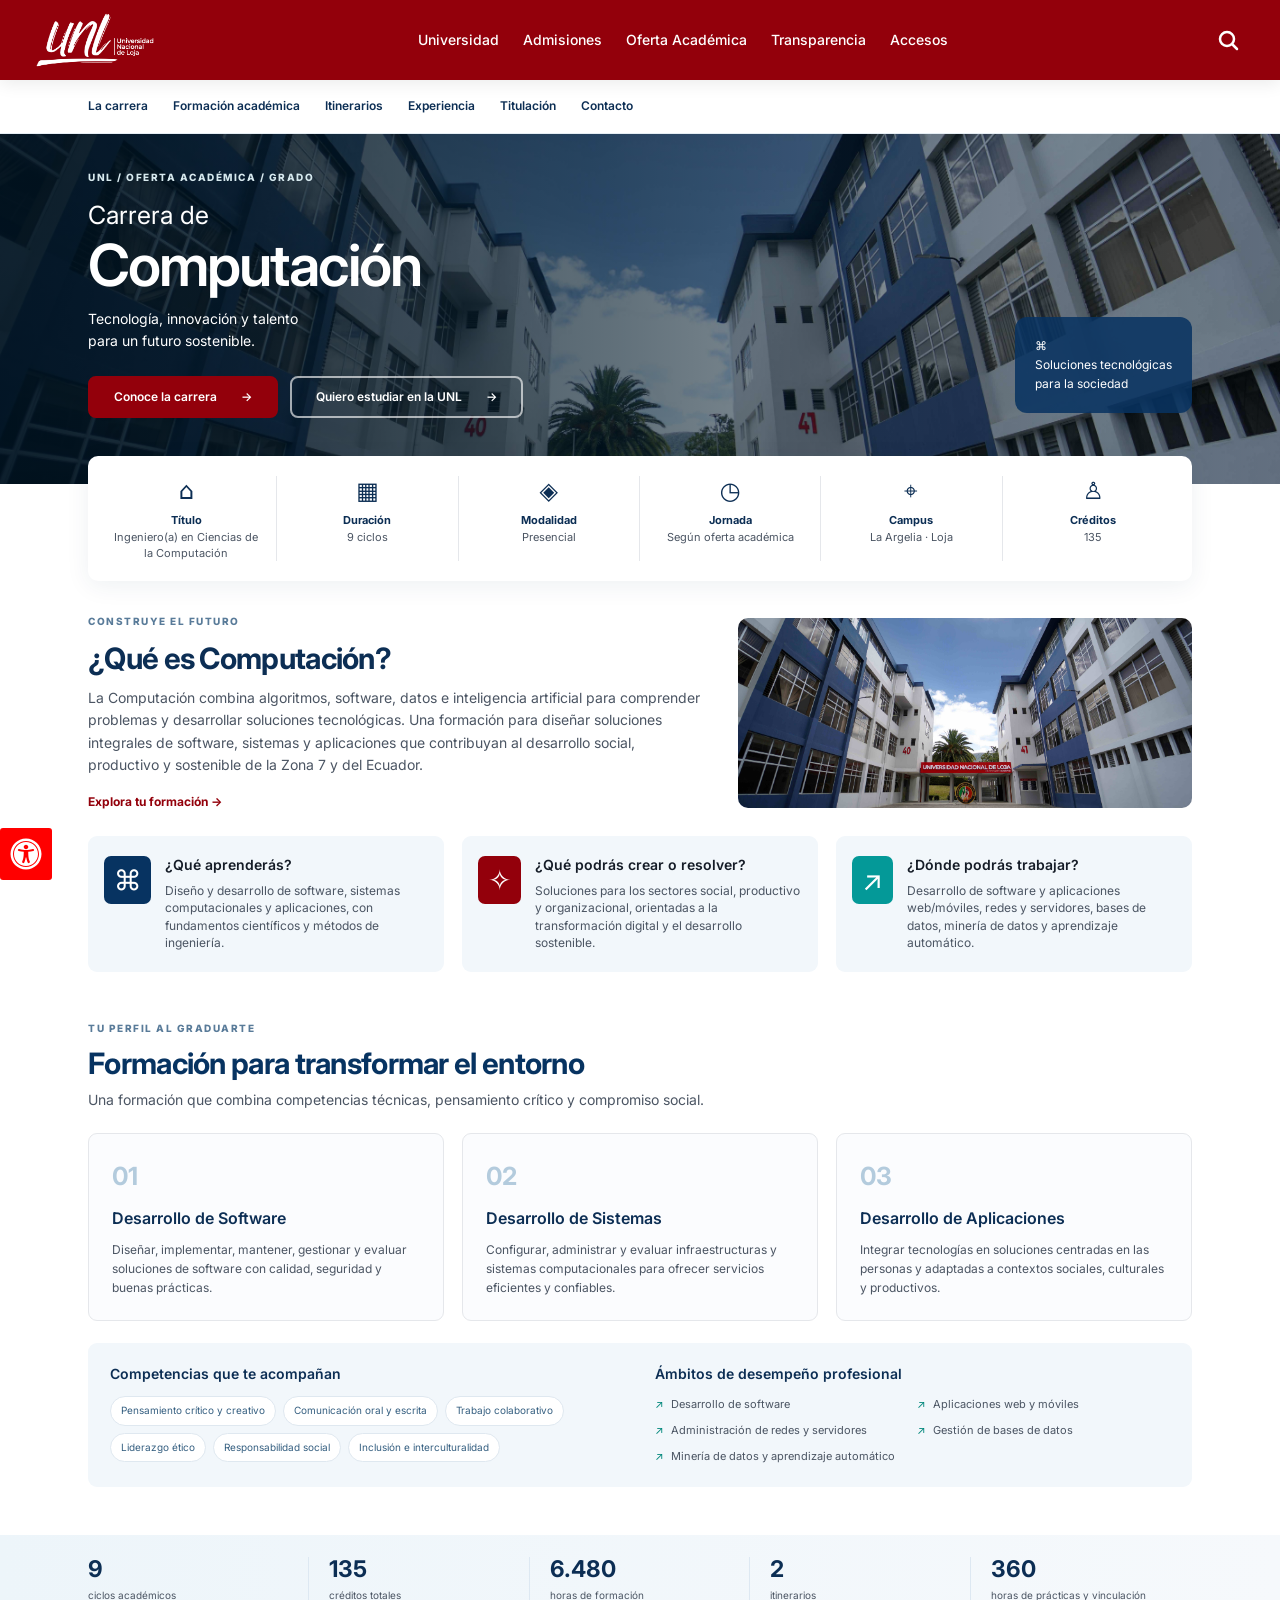
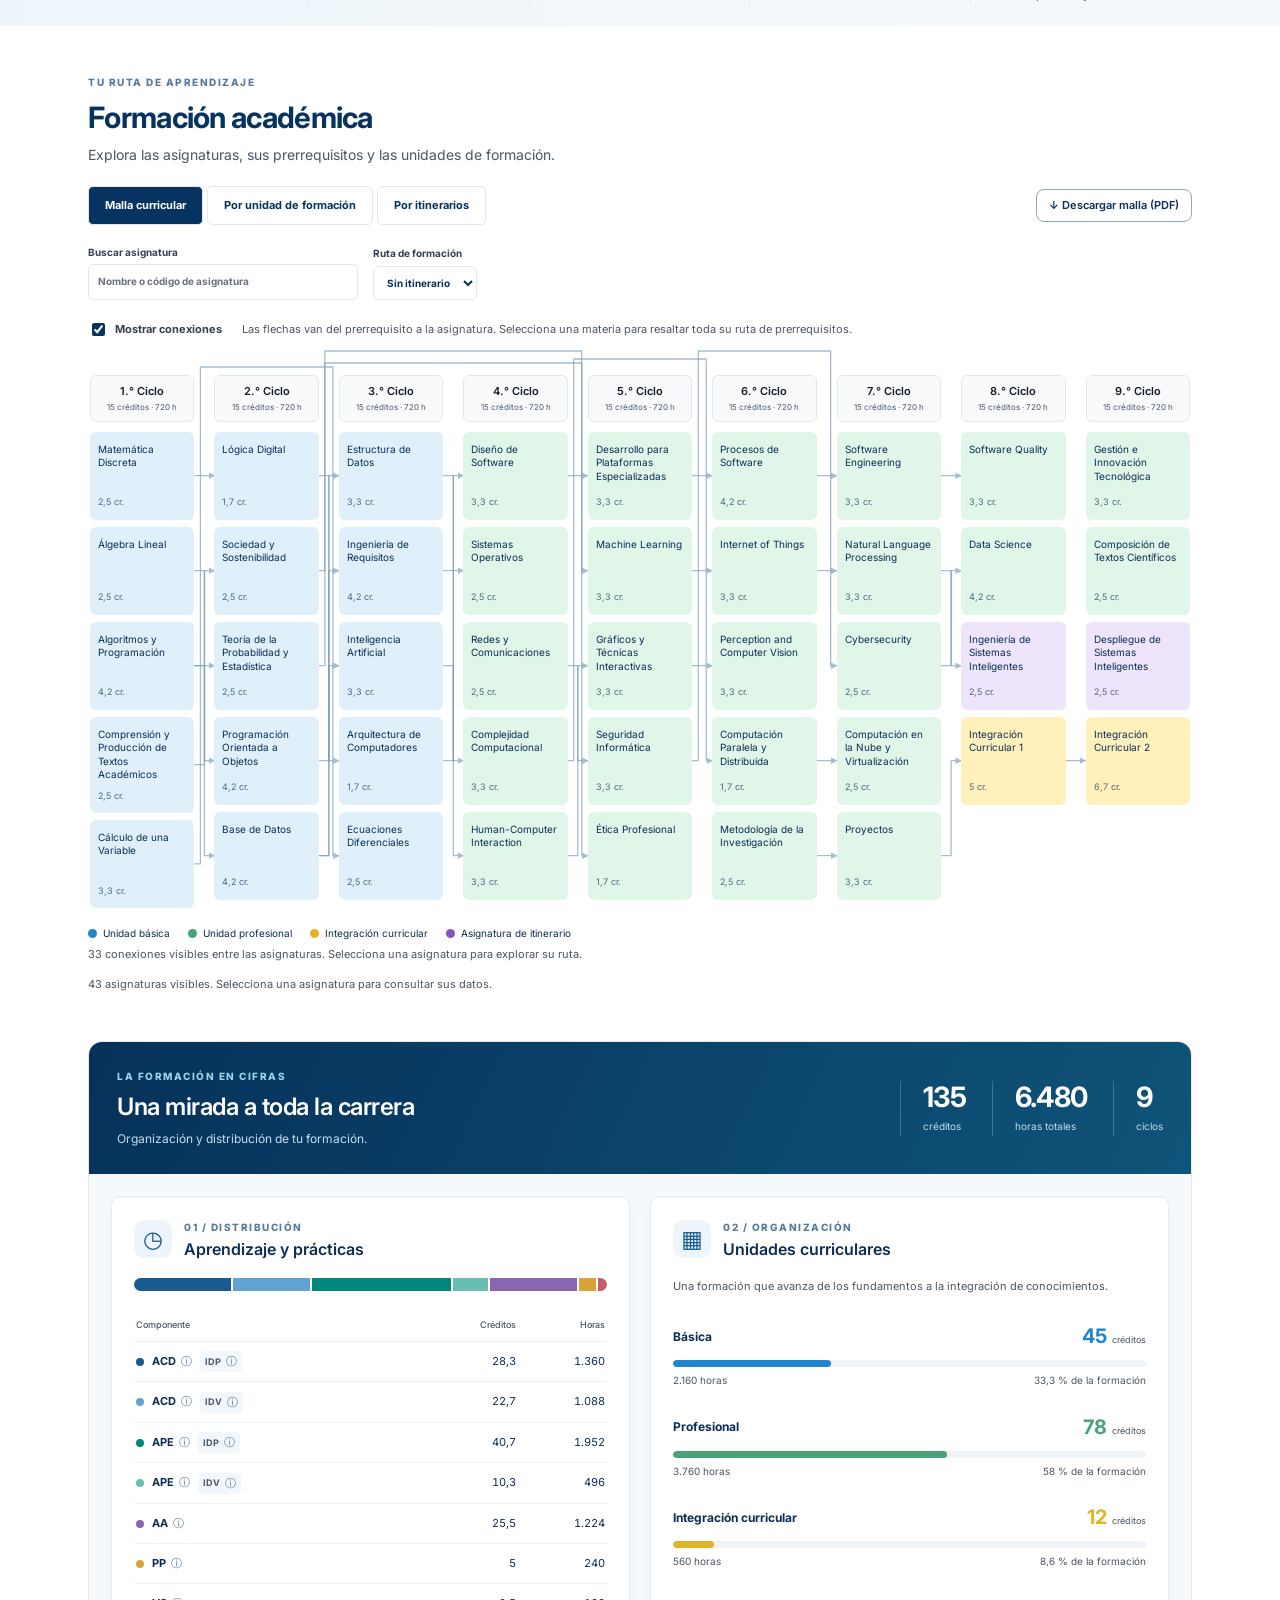
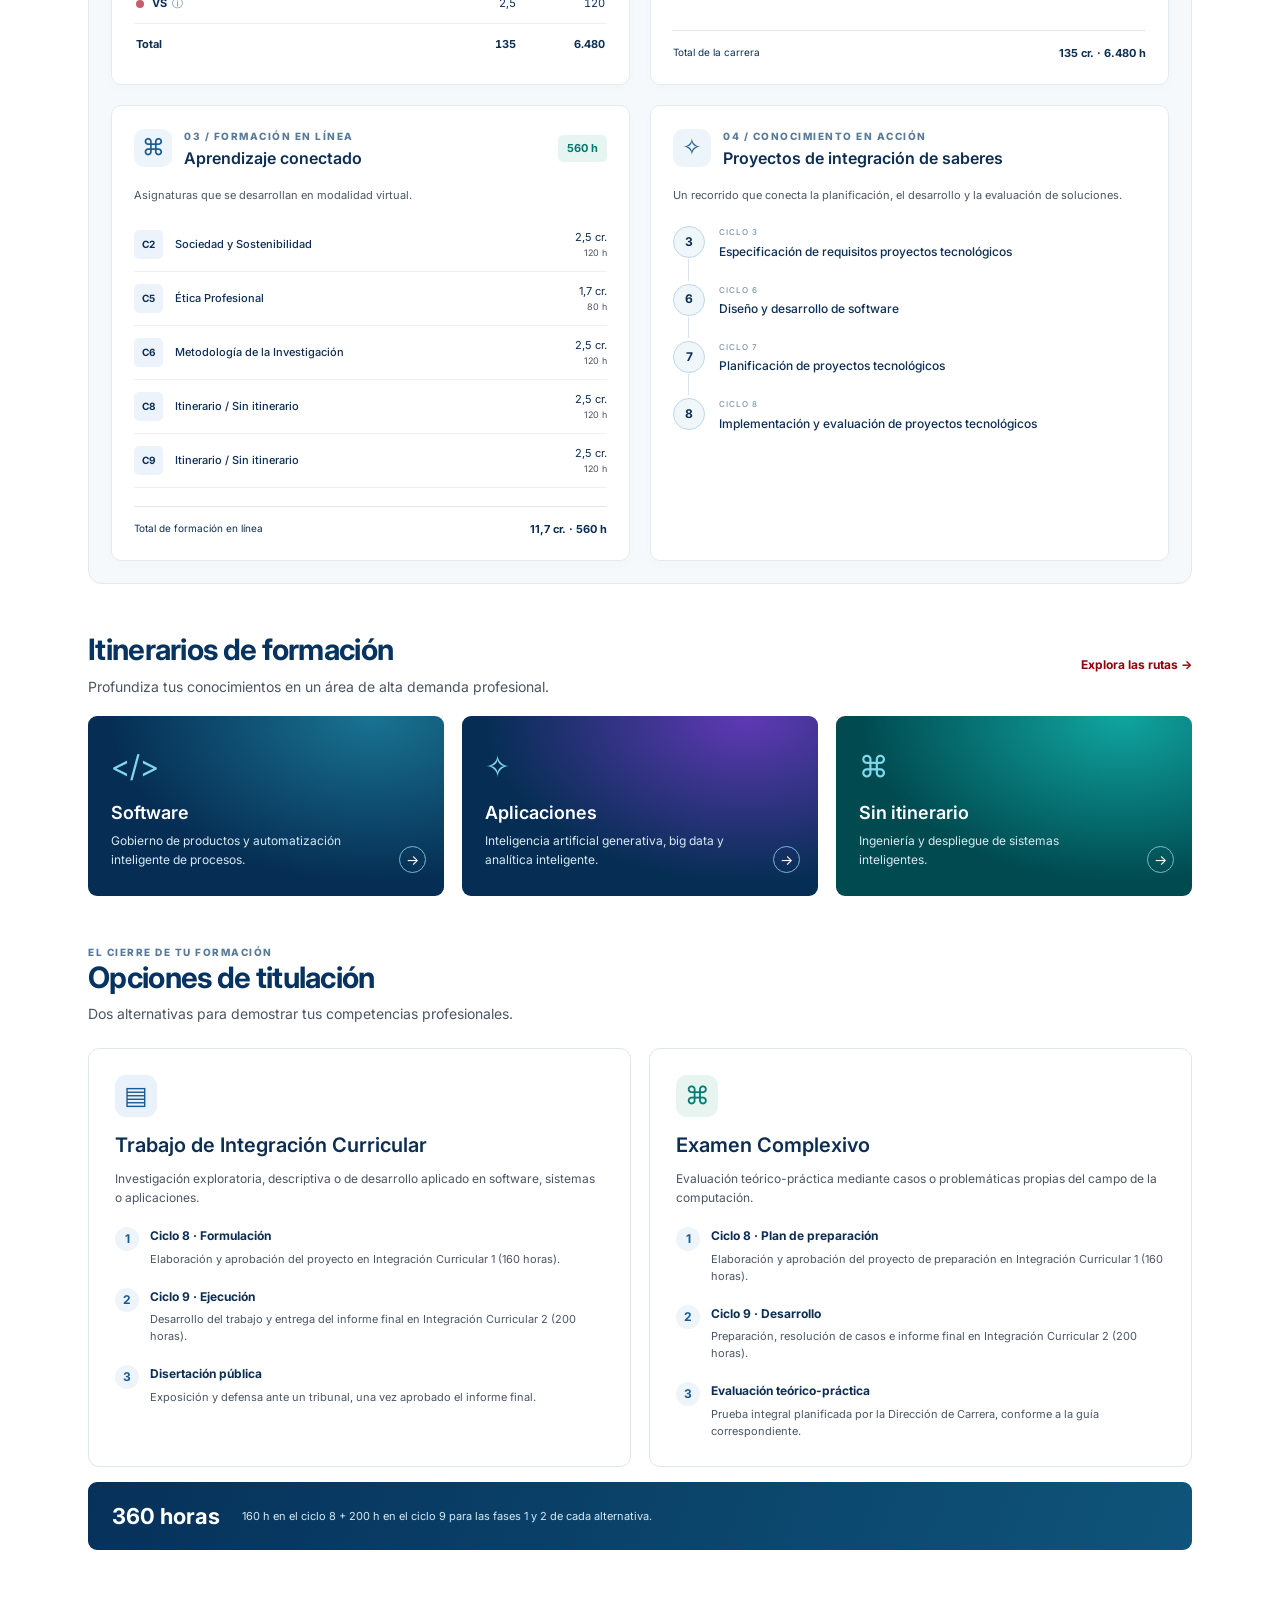
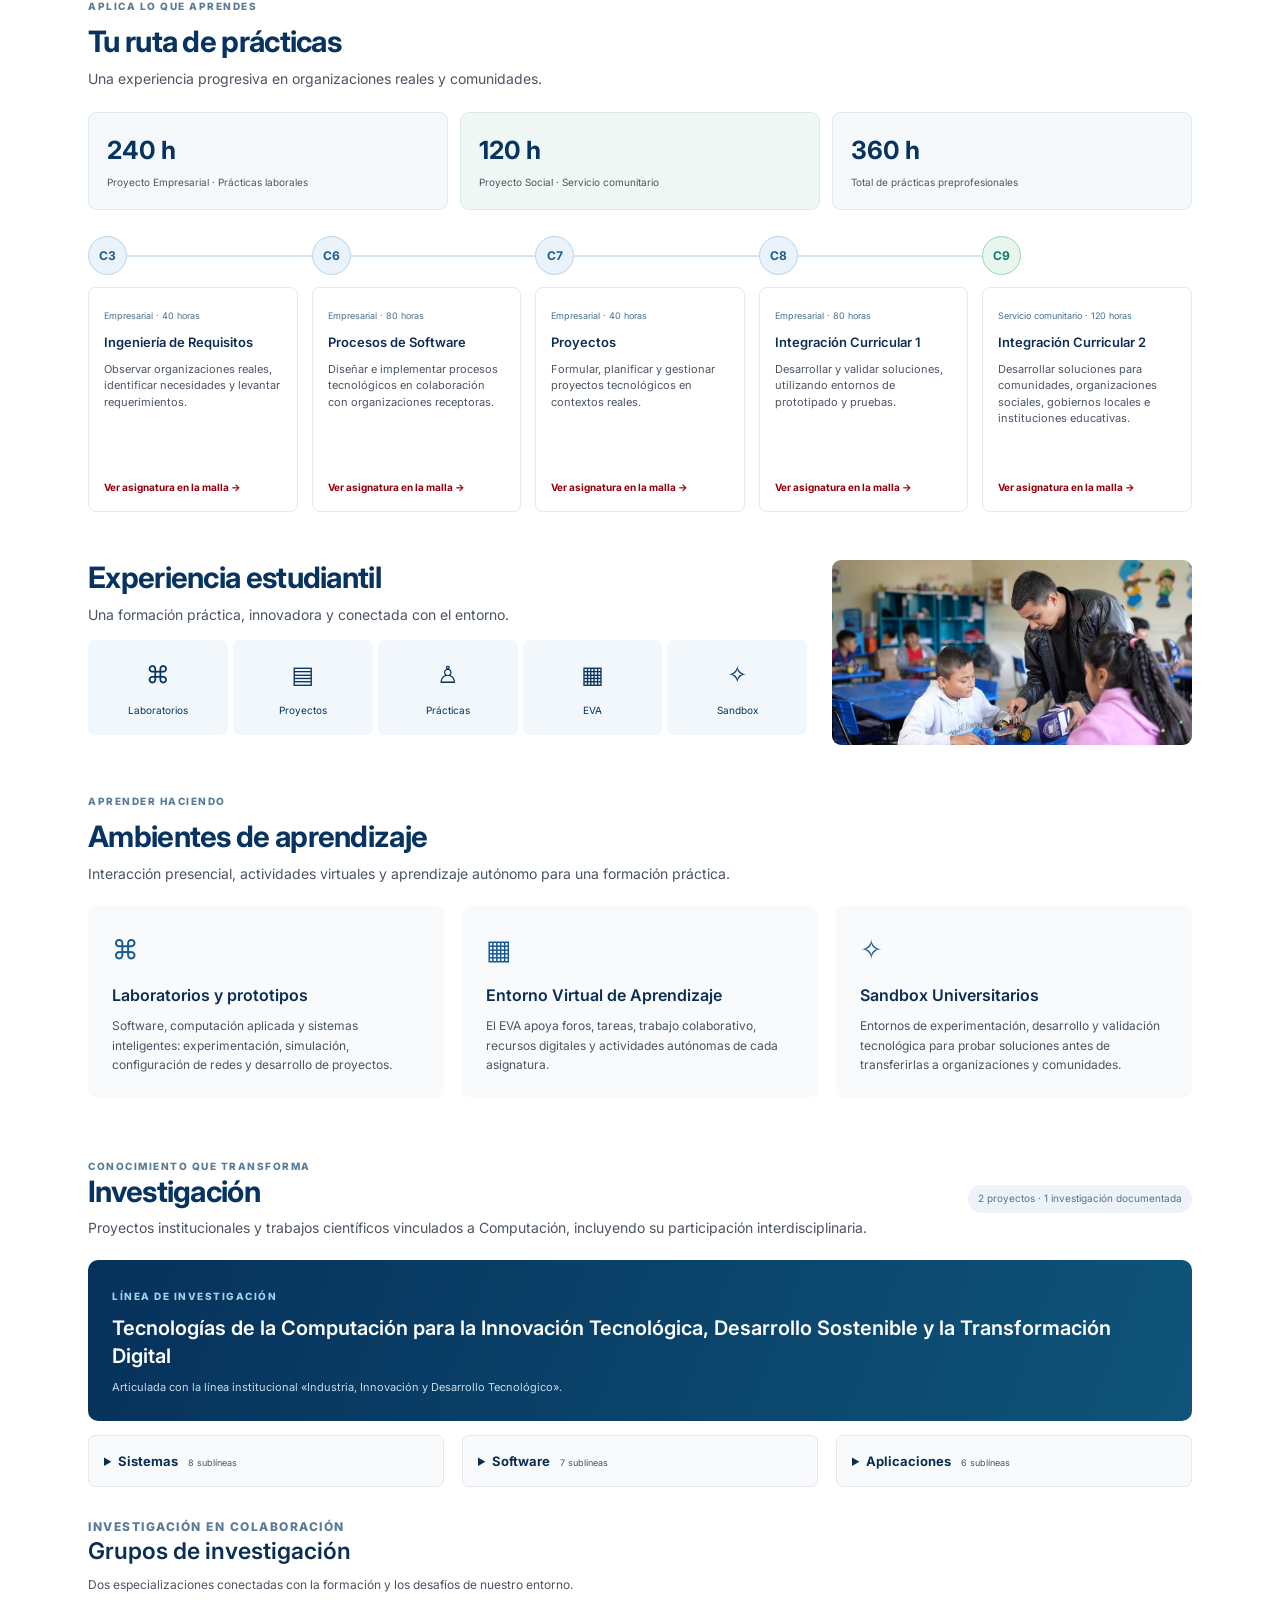
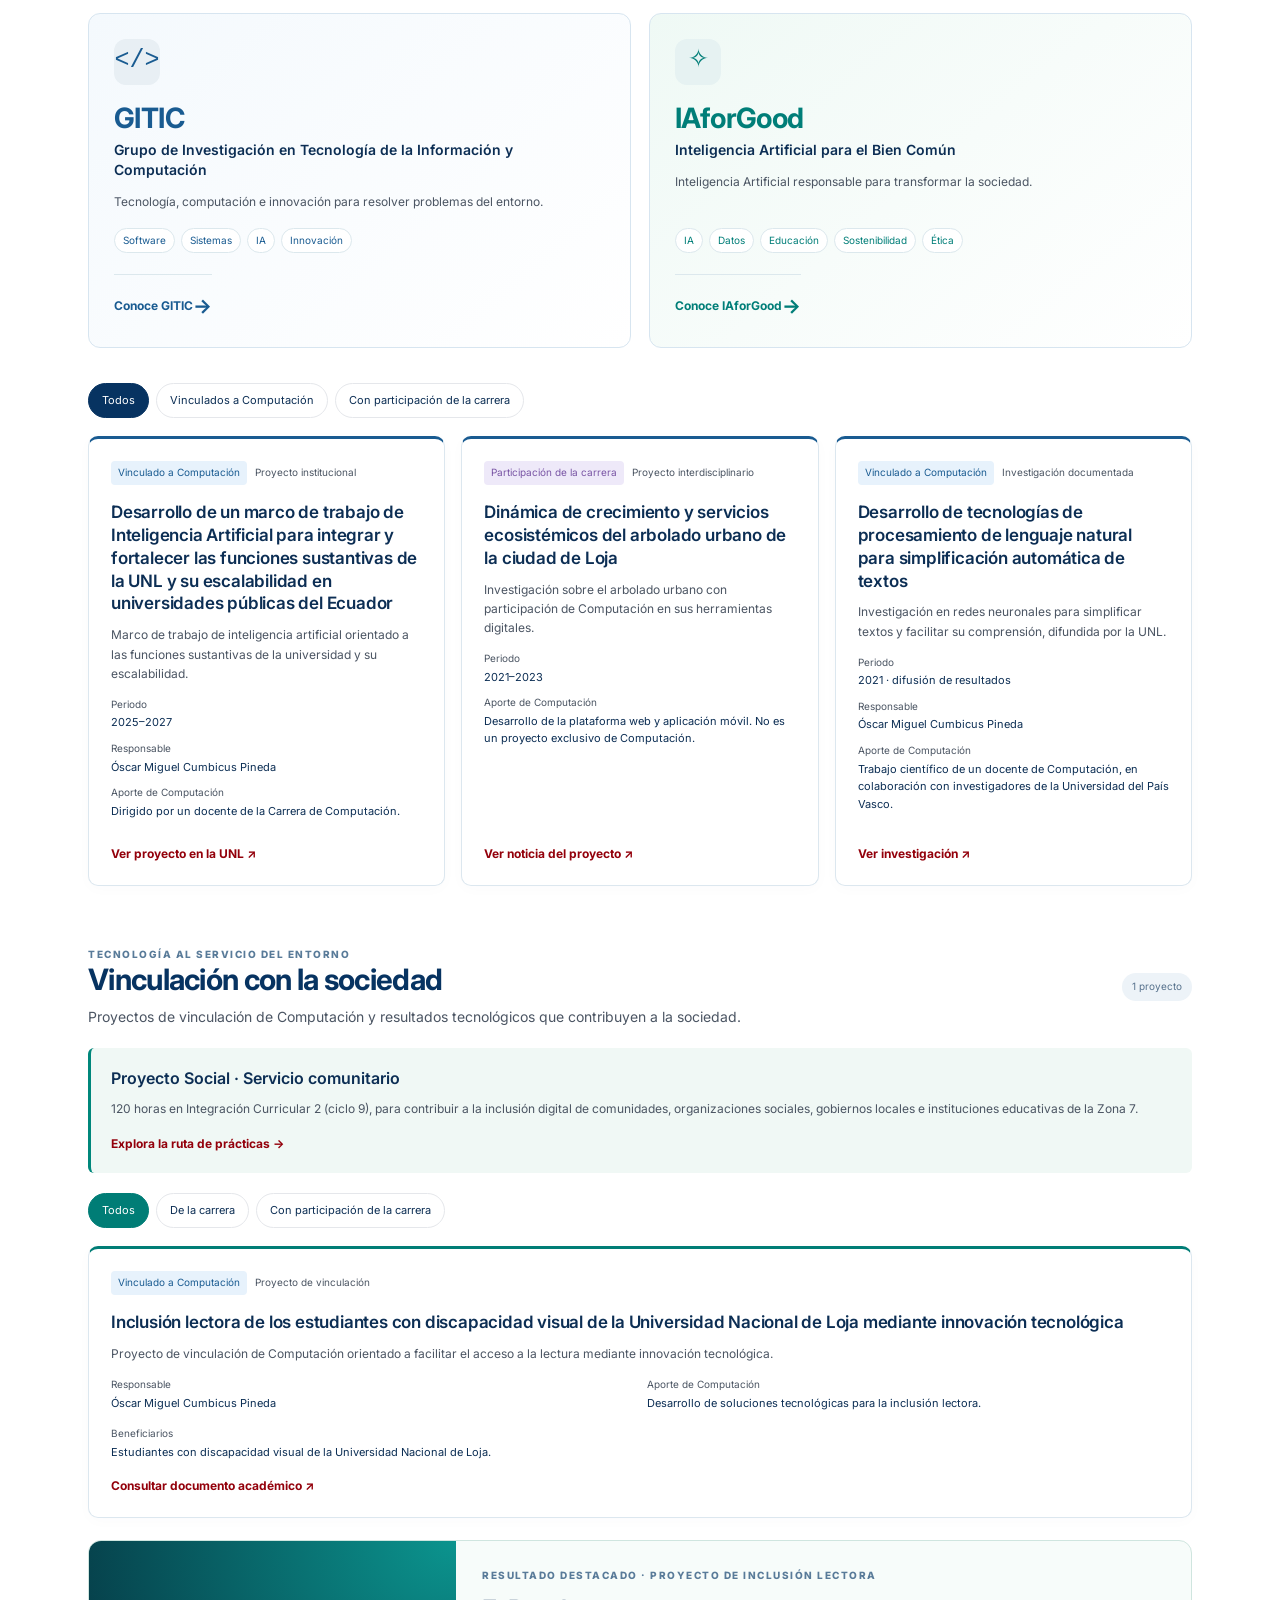
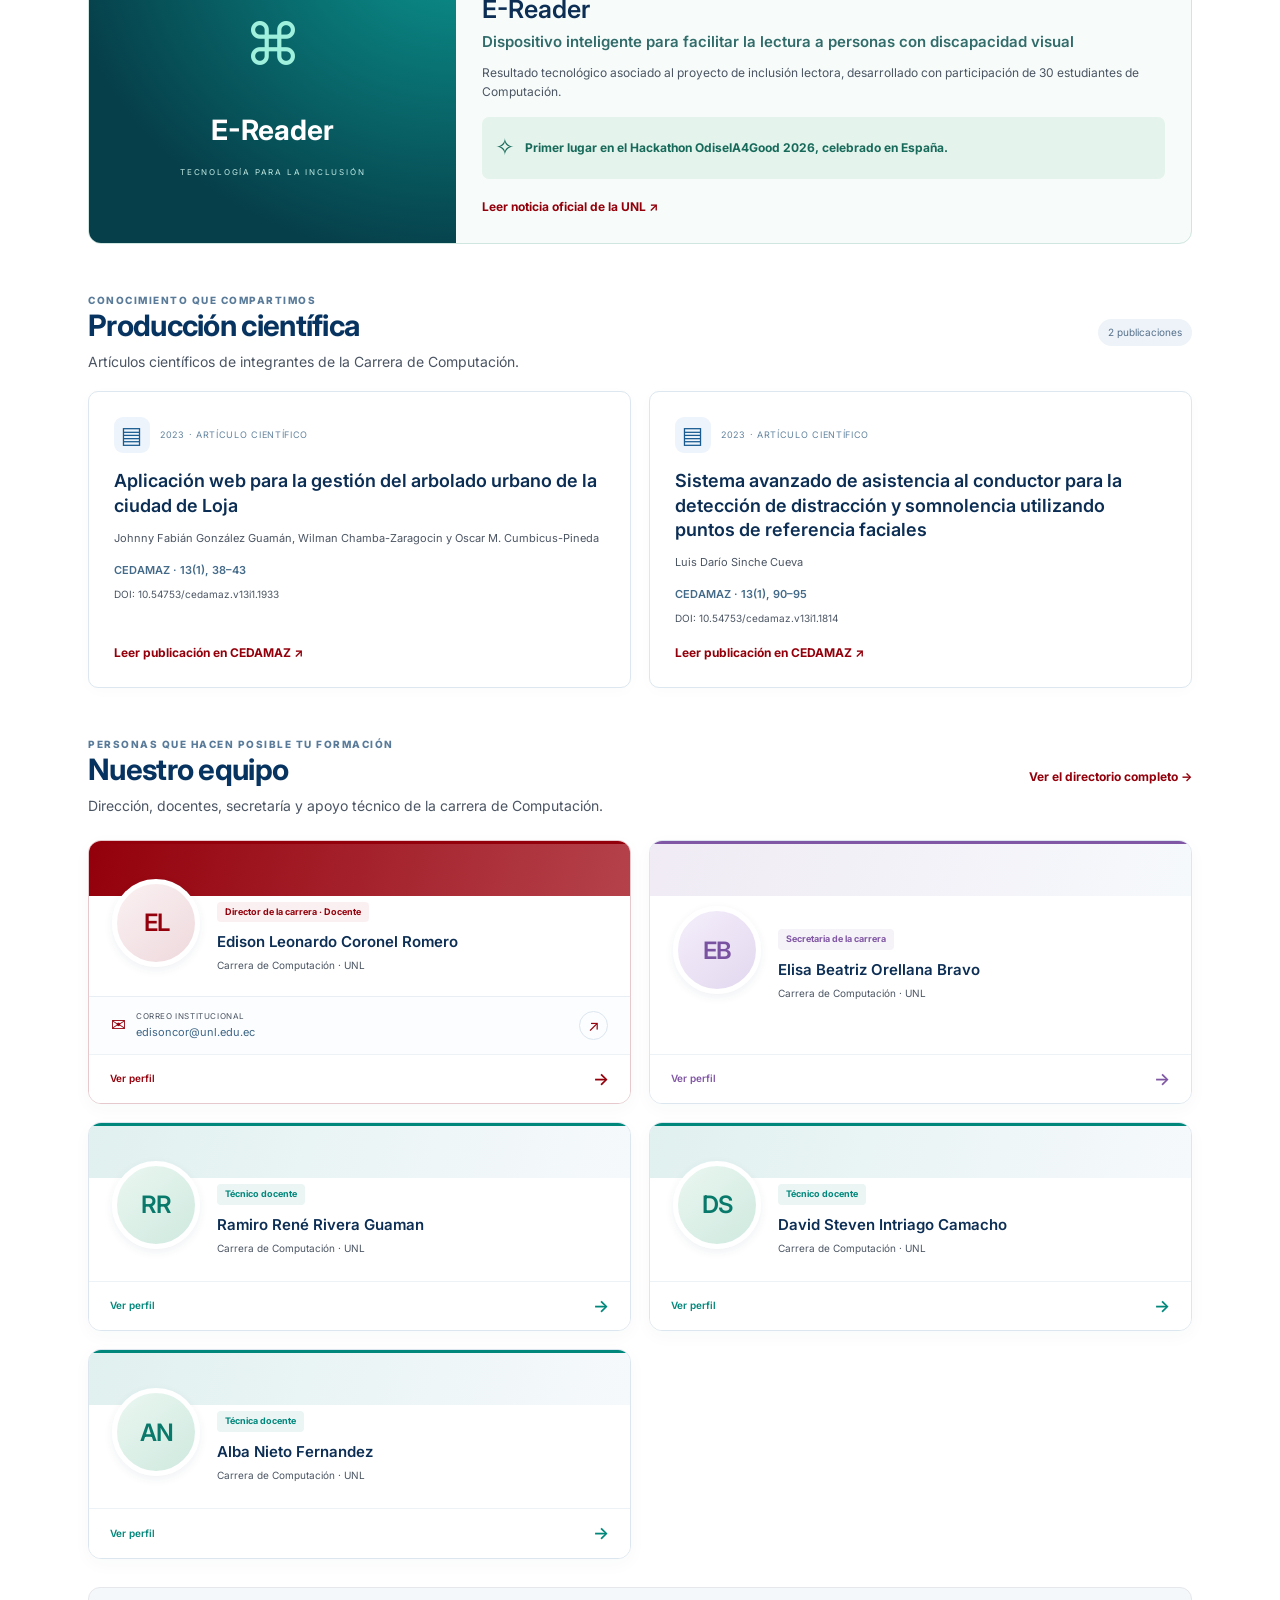
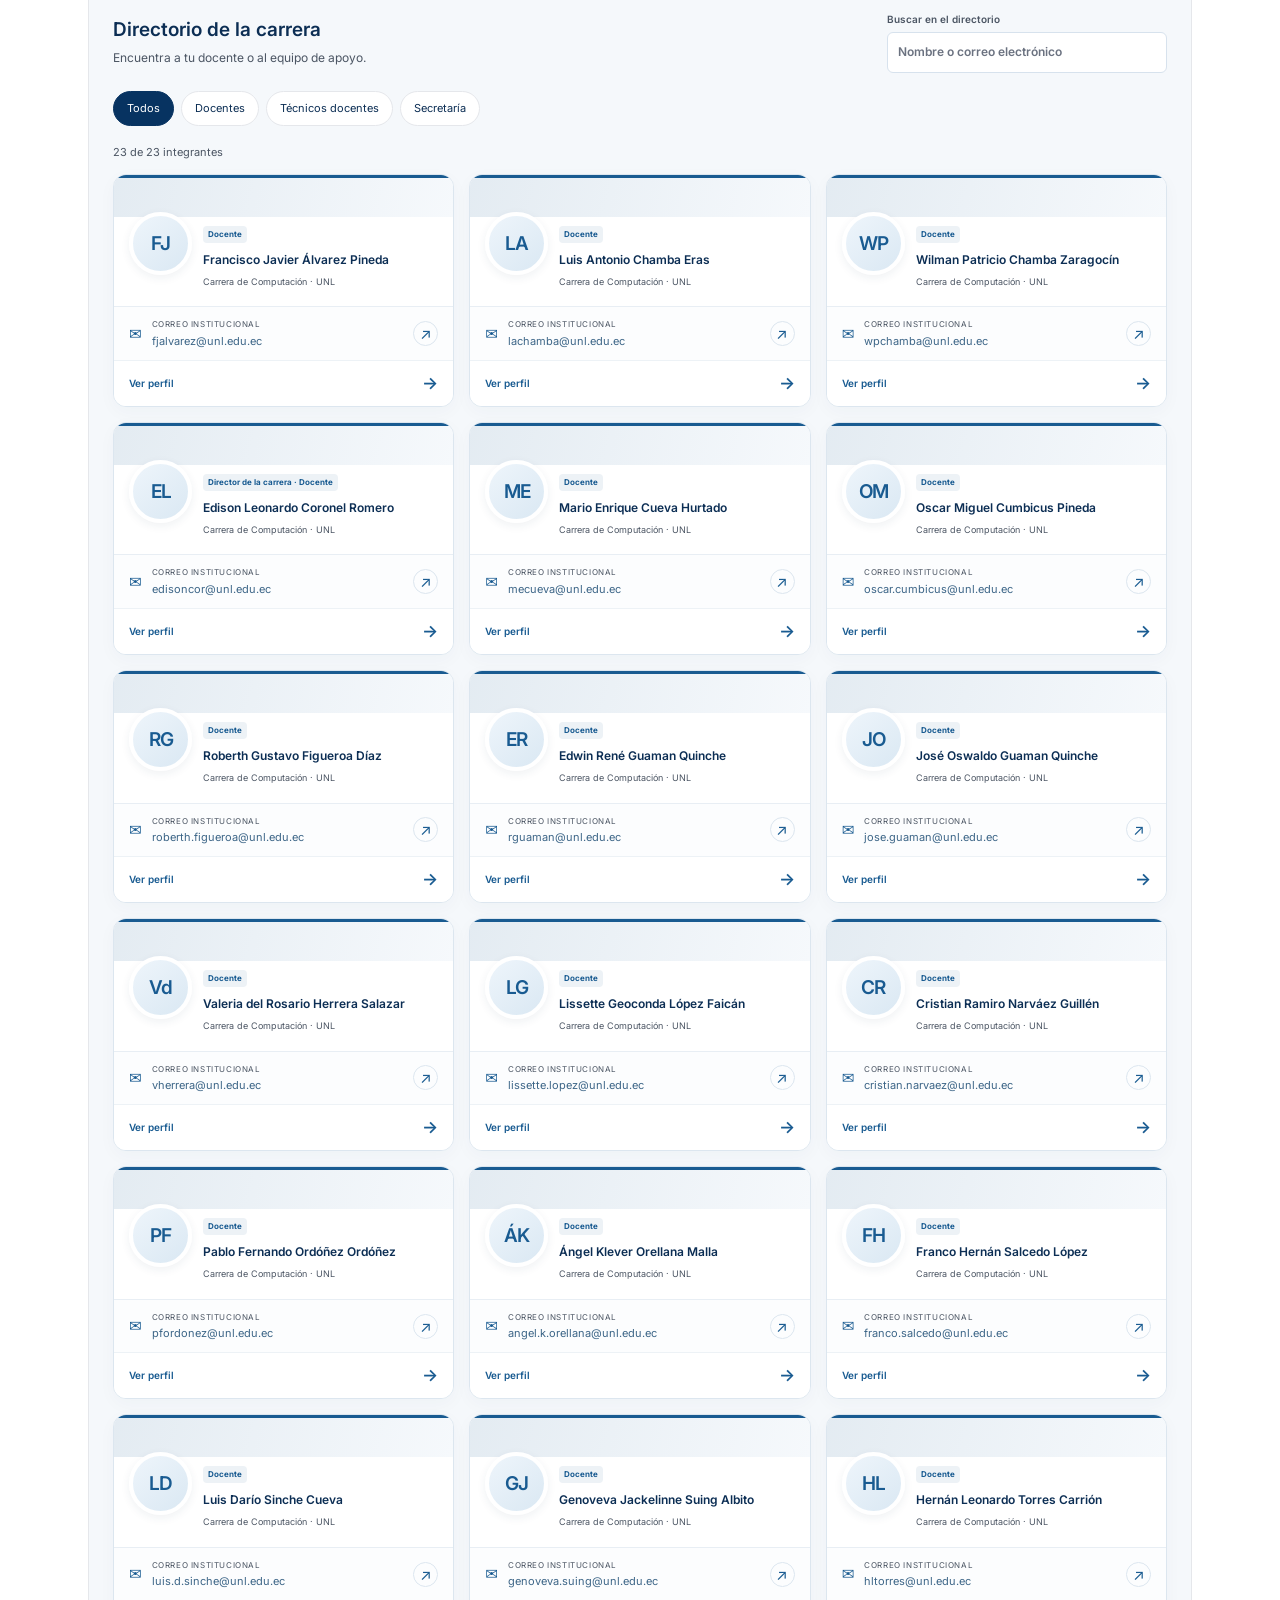
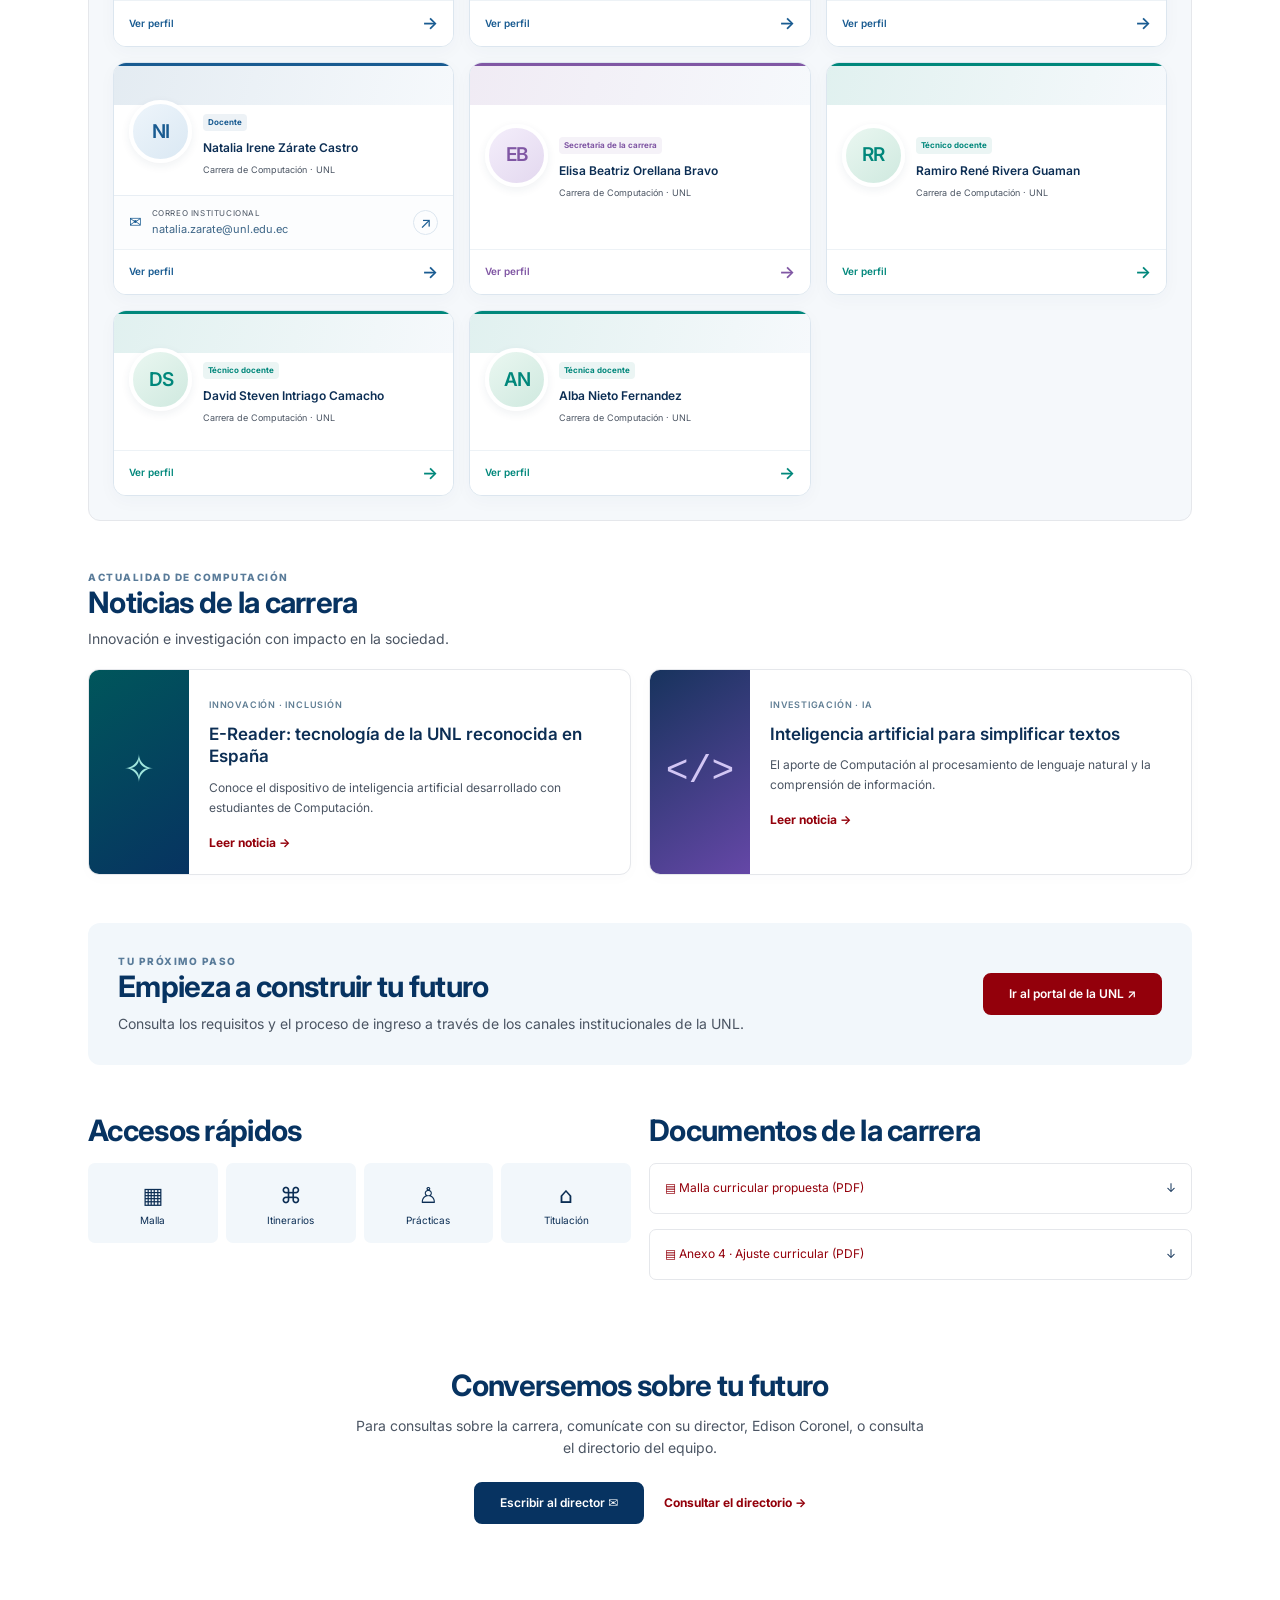
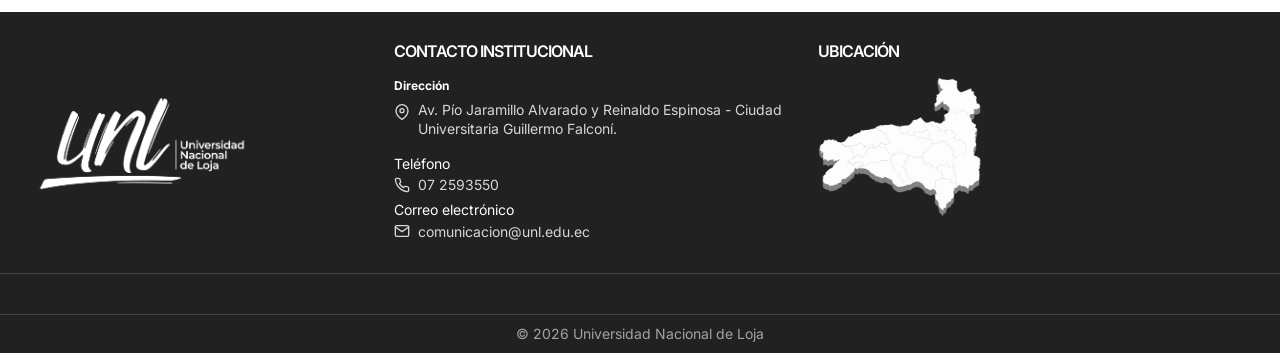
==== commit 6166bd71: "Add team photos documentation and new PDF annex for Computation Career - Created README.md in assets" ====
--- a/index.html
+++ b/index.html
@@ -769,21 +769,24 @@
   </div>
 
   </div>
-</header><nav class="career-navigation" aria-label="Secciones de la carrera"><div class="wrap"><a href="#presentacion">La carrera</a><a href="#formacion">Formación académica</a><a href="#itinerarios">Itinerarios</a><a href="#experiencia">Experiencia</a><a href="#contacto">Contacto</a></div></nav>
+</header><nav class="career-navigation" aria-label="Secciones de la carrera"><div class="wrap"><a href="#presentacion">La carrera</a><a href="#formacion">Formación académica</a><a href="#itinerarios">Itinerarios</a><a href="#experiencia">Experiencia</a><a href="#titulacion">Titulación</a><a href="#contacto">Contacto</a></div></nav>
 <main id="contenido" class="career-page"><section class="hero"><div class="wrap"><p class="eyebrow">UNL / OFERTA ACADÉMICA / GRADO</p><p class="hero-label">Carrera de</p><h1 id="career-name">Computación</h1><p>Tecnología, innovación y talento<br>para un futuro sostenible.</p><div class="actions"><a class="boton button red" href="#presentacion">Conoce la carrera <span>→</span></a><a class="boton button outline" href="#admision">Quiero estudiar en la UNL <span>→</span></a></div><span class="hero-note">⌘<br>Soluciones tecnológicas<br>para la sociedad</span></div></section>
 <div class="wrap"><section id="facts" class="facts" aria-label="Información de la carrera"></section>
-<section id="presentacion" class="section"><div class="unl-about__container intro"><div><p class="eyebrow">CONSTRUYE EL FUTURO</p><h2 class="unl-about__title">¿Qué es Computación?</h2><p>La Computación combina algoritmos, software, datos e inteligencia artificial para comprender problemas y desarrollar soluciones tecnológicas. Una formación que conecta el pensamiento lógico con la creatividad y las necesidades de la sociedad.</p><a class="text-link" href="#formacion">Explora tu formación →</a></div><img src="assets/campus.jpg" alt="Edificios del campus de la Universidad Nacional de Loja"></div><div class="grid three" id="profiles"></div></section>
+<section id="presentacion" class="section"><div class="unl-about__container intro"><div><p class="eyebrow">CONSTRUYE EL FUTURO</p><h2 class="unl-about__title">¿Qué es Computación?</h2><p>La Computación combina algoritmos, software, datos e inteligencia artificial para comprender problemas y desarrollar soluciones tecnológicas. Una formación para diseñar soluciones integrales de software, sistemas y aplicaciones que contribuyan al desarrollo social, productivo y sostenible de la Zona 7 y del Ecuador.</p><a class="text-link" href="#formacion">Explora tu formación →</a></div><img src="assets/campus.jpg" alt="Edificios del campus de la Universidad Nacional de Loja"></div><div class="grid three" id="profiles"></div></section><section id="perfil-profesional" class="section" aria-labelledby="professional-title"></section>
 </div><section class="stats-band"><div class="wrap stats"><div><strong>9</strong><span>ciclos académicos</span></div><div><strong>135</strong><span>créditos totales</span></div><div><strong>6.480</strong><span>horas de formación</span></div><div><strong>2</strong><span>itinerarios</span></div><div><strong>360</strong><span>horas de prácticas y vinculación</span></div></div></section>
-<div class="wrap"><section id="formacion" class="section"><p class="eyebrow">TU RUTA DE APRENDIZAJE</p><h2>Formación académica</h2><p>Explora las asignaturas, sus prerrequisitos y las unidades de formación.</p><div class="curriculum-toolbar"><div class="tabs" aria-label="Vista de la malla"><button class="active" data-view="all" aria-pressed="true">Malla curricular</button><button data-view="area" aria-pressed="false">Por unidad de formación</button><button data-view="track" aria-pressed="false">Por itinerarios</button></div><a class="boton unl-btn-descarga button download" href="prototipo/Malla%20curricular%20propuesta.pdf" download>↓ Descargar malla (PDF)</a></div><div class="filters"><label for="subject-search">Buscar asignatura<input id="subject-search" type="search" placeholder="Nombre o código de asignatura"></label><label id="area-label" hidden>Unidad<select id="area-filter"><option value="all">Todas las unidades</option><option value="basica">Básica</option><option value="profesional">Profesional</option><option value="integracion">Integración curricular</option></select></label><label for="track-select">Ruta de formación<select id="track-select"><option value="none">Sin itinerario</option><option value="software">Software</option><option value="aplicaciones">Aplicaciones</option></select></label></div><p class="source-note">Propuesta de ajuste curricular · Datos transcritos del PDF proporcionado. Desplázate horizontalmente para ver los nueve ciclos.</p><div class="connection-controls"><label><input type="checkbox" id="show-connections" checked> Mostrar conexiones</label><span>Las flechas van del prerrequisito a la asignatura. Selecciona una materia para resaltar sus relaciones.</span></div><div class="curriculum-scroll" tabindex="0" role="region" aria-label="Malla curricular de nueve ciclos"><div class="curriculum-canvas"><svg id="curriculum-connections" aria-hidden="true" focusable="false"></svg><div id="curriculum" class="curriculum"></div></div></div><div class="legend"><span class="basica">Unidad básica</span><span class="profesional">Unidad profesional</span><span class="integracion">Integración curricular</span><span class="itinerario">Asignatura de itinerario</span></div><p id="connection-status" class="source-note" aria-live="polite"></p><p id="result-count" class="source-note" aria-live="polite"></p><article id="subject-detail" class="subject-detail" hidden aria-labelledby="detail-title"></article></section>
+<div class="wrap"><section id="formacion" class="section"><p class="eyebrow">TU RUTA DE APRENDIZAJE</p><h2>Formación académica</h2><p>Explora las asignaturas, sus prerrequisitos y las unidades de formación.</p><div class="curriculum-toolbar"><div class="tabs" aria-label="Vista de la malla"><button class="active" data-view="all" aria-pressed="true">Malla curricular</button><button data-view="area" aria-pressed="false">Por unidad de formación</button><button data-view="track" aria-pressed="false">Por itinerarios</button></div><a class="boton unl-btn-descarga button download" href="prototipo/Malla%20curricular%20propuesta.pdf" download>↓ Descargar malla (PDF)</a></div><div class="filters"><label for="subject-search">Buscar asignatura<input id="subject-search" type="search" placeholder="Nombre o código de asignatura"></label><label id="area-label" hidden>Unidad<select id="area-filter"><option value="all">Todas las unidades</option><option value="basica">Básica</option><option value="profesional">Profesional</option><option value="integracion">Integración curricular</option></select></label><label for="track-select">Ruta de formación<select id="track-select"><option value="none">Sin itinerario</option><option value="software">Software</option><option value="aplicaciones">Aplicaciones</option></select></label></div><div class="connection-controls"><label><input type="checkbox" id="show-connections" checked> Mostrar conexiones</label><span>Las flechas van del prerrequisito a la asignatura. Selecciona una materia para resaltar toda su ruta de prerrequisitos.</span></div><div class="curriculum-scroll" tabindex="0" role="region" aria-label="Malla curricular de nueve ciclos"><div class="curriculum-canvas"><svg id="curriculum-connections" aria-hidden="true" focusable="false"></svg><div id="curriculum" class="curriculum"></div></div></div><div class="legend"><span class="basica">Unidad básica</span><span class="profesional">Unidad profesional</span><span class="integracion">Integración curricular</span><span class="itinerario">Asignatura de itinerario</span></div><p id="connection-status" class="source-note" aria-live="polite"></p><p id="result-count" class="source-note" aria-live="polite"></p><article id="subject-detail" class="subject-detail" hidden aria-labelledby="detail-title"></article></section>
 <section id="career-overview" class="career-overview section" aria-labelledby="overview-title"></section>
 <section id="itinerarios" class="section"><div class="section-heading"><div><h2>Itinerarios de formación</h2><p>Profundiza tus conocimientos en un área de alta demanda profesional.</p></div><a class="text-link" href="#formacion">Explora las rutas →</a></div><div class="grid three"><button class="track-card software" data-track="software"><span class="track-icon">&lt;/&gt;</span><h3>Software</h3><p>Gobierno de productos y automatización inteligente de procesos.</p><span class="circle">→</span></button><button class="track-card ai" data-track="aplicaciones"><span class="track-icon">✧</span><h3>Aplicaciones</h3><p>Inteligencia artificial generativa, big data y analítica inteligente.</p><span class="circle">→</span></button><button class="track-card applied" data-track="none"><span class="track-icon">⌘</span><h3>Sin itinerario</h3><p>Ingeniería y despliegue de sistemas inteligentes.</p><span class="circle">→</span></button></div></section>
+<section id="titulacion" class="section" aria-labelledby="graduation-title"></section><section id="practicas" class="section" aria-labelledby="practice-title"></section>
 <section id="experiencia" class="section"><div class="experience"><div><h2>Experiencia estudiantil</h2><p>Una formación práctica, innovadora y conectada con el entorno.</p><div class="experience-links" id="experience-links"></div></div><img src="assets/comunidad.jpg" alt="Actividad de vinculación de la comunidad universitaria" loading="lazy"></div></section>
-<section class="grid two section"><article class="feature"><h2>Investigación</h2><p>Conocimiento para comprender problemas y construir nuevas soluciones.</p><ul><li>Metodología de la Investigación</li><li>Inteligencia Artificial y Machine Learning</li><li>Data Science y Computación Distribuida</li></ul><a class="text-link" href="#formacion">Explora las asignaturas →</a></article><article class="feature"><h2>Vinculación con la sociedad</h2><p>Una oportunidad para aplicar tus conocimientos y contribuir al entorno.</p><ul><li>120 horas de vinculación con la sociedad</li><li>240 horas de prácticas preprofesionales</li><li>Proyectos e integración curricular</li></ul><a class="text-link" href="#formacion">Conoce la ruta académica →</a></article></section>
-<section class="section"><h2>Nuestro equipo</h2><p>Docentes y coordinación de la carrera.</p><div class="pending"><span class="pending-icon">♙</span><div><h3>Un espacio para conocer a quienes te acompañan</h3><p>Los nombres, perfiles y contactos del equipo se incorporarán con información oficial de la carrera.</p></div><span class="badge">Contenido pendiente</span></div></section>
-<section class="section"><h2>Noticias y eventos</h2><div class="grid two"><article class="news-placeholder"><img src="assets/eventos.jpg" alt="Encuentro académico universitario" loading="lazy"><div><h3>Noticias de la carrera</h3><p>Este bloque mostrará publicaciones verificadas de Computación.</p><span class="badge">Pendiente de publicación</span></div></article><article class="feature"><h3>Próximos eventos</h3><p>Charlas, encuentros y actividades estudiantiles.</p><div class="empty-event">▦ <span>La agenda de la carrera se incorporará con fechas confirmadas.</span></div></article></div></section>
+<section id="ambientes-aprendizaje" class="section" aria-labelledby="learning-title"><p class="eyebrow">APRENDER HACIENDO</p><h2 id="learning-title">Ambientes de aprendizaje</h2><p>Interacción presencial, actividades virtuales y aprendizaje autónomo para una formación práctica.</p><div class="grid three learning-spaces"><article class="feature"><span class="learning-space-icon">⌘</span><h3>Laboratorios y prototipos</h3><p>Software, computación aplicada y sistemas inteligentes: experimentación, simulación, configuración de redes y desarrollo de proyectos.</p></article><article class="feature"><span class="learning-space-icon">▦</span><h3>Entorno Virtual de Aprendizaje</h3><p>El EVA apoya foros, tareas, trabajo colaborativo, recursos digitales y actividades autónomas de cada asignatura.</p></article><article class="feature"><span class="learning-space-icon">✧</span><h3>Sandbox Universitarios</h3><p>Entornos de experimentación, desarrollo y validación tecnológica para probar soluciones antes de transferirlas a organizaciones y comunidades.</p></article></div></section>
+<section id="investigacion" class="section career-project-section" aria-labelledby="research-title"><div class="section-heading"><div><p class="eyebrow">CONOCIMIENTO QUE TRANSFORMA</p><h2 id="research-title">Investigación</h2><p>Proyectos institucionales y trabajos científicos vinculados a Computación, incluyendo su participación interdisciplinaria.</p></div><span class="project-count" id="research-count"></span></div><div id="research-lines"></div><section id="grupos-investigacion" class="research-groups" aria-labelledby="groups-title"><div class="section-heading"><div><p class="eyebrow">INVESTIGACIÓN EN COLABORACIÓN</p><h3 id="groups-title">Grupos de investigación</h3><p>Dos especializaciones conectadas con la formación y los desafíos de nuestro entorno.</p></div></div><div id="research-group-cards" class="grid two"></div><div id="group-metrics" class="group-metrics" aria-live="polite"></div><article id="research-group-detail" class="research-group-detail" hidden aria-labelledby="group-detail-title"></article></section><div class="project-filters" role="group" aria-label="Filtrar proyectos de investigación"><button data-project-filter="research" data-value="all" aria-pressed="true">Todos</button><button data-project-filter="research" data-value="own" aria-pressed="false">Vinculados a Computación</button><button data-project-filter="research" data-value="participation" aria-pressed="false">Con participación de la carrera</button></div><div id="research-projects" class="career-project-grid" aria-live="polite"></div></section>
+<section id="vinculacion" class="section career-project-section community-section" aria-labelledby="community-title"><div class="section-heading"><div><p class="eyebrow">TECNOLOGÍA AL SERVICIO DEL ENTORNO</p><h2 id="community-title">Vinculación con la sociedad</h2><p>Proyectos de vinculación de Computación y resultados tecnológicos que contribuyen a la sociedad.</p></div><span class="project-count" id="community-count"></span></div><div class="social-project-intro"><h3>Proyecto Social · Servicio comunitario</h3><p>120 horas en Integración Curricular 2 (ciclo 9), para contribuir a la inclusión digital de comunidades, organizaciones sociales, gobiernos locales e instituciones educativas de la Zona 7.</p><a class="text-link" href="#practicas">Explora la ruta de prácticas →</a></div><div class="project-filters" role="group" aria-label="Filtrar proyectos de vinculación"><button data-project-filter="community" data-value="all" aria-pressed="true">Todos</button><button data-project-filter="community" data-value="own" aria-pressed="false">De la carrera</button><button data-project-filter="community" data-value="participation" aria-pressed="false">Con participación de la carrera</button></div><div id="community-projects" class="career-project-grid" aria-live="polite"></div><div id="community-results" class="community-results"></div></section><section id="produccion-cientifica" class="section" aria-labelledby="publications-title"><div class="section-heading"><div><p class="eyebrow">CONOCIMIENTO QUE COMPARTIMOS</p><h2 id="publications-title">Producción científica</h2><p>Artículos científicos de integrantes de la Carrera de Computación.</p></div><span class="project-count">2 publicaciones</span></div><div id="publication-list" class="grid two"></div></section>
+<section id="equipo" class="section team-section" aria-labelledby="team-title"><div class="section-heading"><div><p class="eyebrow">PERSONAS QUE HACEN POSIBLE TU FORMACIÓN</p><h2 id="team-title">Nuestro equipo</h2><p>Dirección, docentes, secretaría y apoyo técnico de la carrera de Computación.</p></div><a class="text-link" href="#directorio-equipo">Ver el directorio completo →</a></div><div id="team-leadership" class="team-leadership"></div><div id="directorio-equipo" class="team-directory"><div class="directory-heading"><div><h3>Directorio de la carrera</h3><p>Encuentra a tu docente o al equipo de apoyo.</p></div><label for="team-search">Buscar en el directorio<input type="search" id="team-search" placeholder="Nombre o correo electrónico"></label></div><div class="project-filters" role="group" aria-label="Filtrar equipo"><button data-team-filter="all" aria-pressed="true">Todos</button><button data-team-filter="docente" aria-pressed="false">Docentes</button><button data-team-filter="tecnico" aria-pressed="false">Técnicos docentes</button><button data-team-filter="administrativo" aria-pressed="false">Secretaría</button></div><p id="team-results" class="source-note" aria-live="polite"></p><div id="team-directory-list" class="team-directory-grid"></div></div></section>
+<section id="noticias" class="section"><div class="section-heading"><div><p class="eyebrow">ACTUALIDAD DE COMPUTACIÓN</p><h2>Noticias de la carrera</h2><p>Innovación e investigación con impacto en la sociedad.</p></div></div><div class="grid two career-news"><a href="https://unl.edu.ec/noticia/ecuador-triunfa-en-espana-con-prototipo-de-la-unl" target="_blank" rel="noopener noreferrer"><span class="news-art news-art-good" aria-hidden="true">✧</span><div><span class="news-category">INNOVACIÓN · INCLUSIÓN</span><h3>E-Reader: tecnología de la UNL reconocida en España</h3><p>Conoce el dispositivo de inteligencia artificial desarrollado con estudiantes de Computación.</p><span class="text-link">Leer noticia →</span></div></a><a href="https://unl.edu.ec/noticia/unl-aporta-al-desarrollo-del-procesamiento-de-lenguaje-natural" target="_blank" rel="noopener noreferrer"><span class="news-art news-art-ai" aria-hidden="true">&lt;/&gt;</span><div><span class="news-category">INVESTIGACIÓN · IA</span><h3>Inteligencia artificial para simplificar textos</h3><p>El aporte de Computación al procesamiento de lenguaje natural y la comprensión de información.</p><span class="text-link">Leer noticia →</span></div></a></div></section>
 <section id="admision" class="section admission"><div><p class="eyebrow">TU PRÓXIMO PASO</p><h2>Empieza a construir tu futuro</h2><p>Consulta los requisitos y el proceso de ingreso a través de los canales institucionales de la UNL.</p></div><a class="boton button red" href="https://unl.edu.ec" target="_blank" rel="noopener noreferrer">Ir al portal de la UNL ↗</a></section>
-<section class="section grid two"><div><h2>Accesos rápidos</h2><div class="quick-links"><a href="#formacion">▦<span>Malla</span></a><a href="#itinerarios">⌘<span>Itinerarios</span></a><a href="#experiencia">♙<span>Prácticas</span></a><a href="#admision">⌂<span>Admisión</span></a></div></div><div><h2>Documentos de la carrera</h2><a class="document" href="prototipo/Malla%20curricular%20propuesta.pdf" download><span>▤ Malla curricular propuesta (PDF)</span><span>↓</span></a><p class="source-note">Otros documentos se agregarán cuando estén disponibles.</p></div></section>
-<section id="contacto" class="section contact"><h2>Conversemos sobre tu futuro</h2><p>El contacto de coordinación y la ubicación de la carrera están pendientes de confirmación.</p><a class="boton button navy" href="https://unl.edu.ec" target="_blank" rel="noopener noreferrer">Consultar el portal institucional ↗</a></section></div></main><footer class="site-footer">
+<section class="section grid two"><div><h2>Accesos rápidos</h2><div class="quick-links"><a href="#formacion">▦<span>Malla</span></a><a href="#itinerarios">⌘<span>Itinerarios</span></a><a href="#practicas">♙<span>Prácticas</span></a><a href="#titulacion">⌂<span>Titulación</span></a></div></div><div><h2>Documentos de la carrera</h2><a class="document" href="prototipo/Malla%20curricular%20propuesta.pdf" download><span>▤ Malla curricular propuesta (PDF)</span><span>↓</span></a><a class="document" href="prototipo/ANEXO%204%20Carrera%20Computaci%C3%B3n.pdf" download><span>▤ Anexo 4 · Ajuste curricular (PDF)</span><span>↓</span></a></div></section>
+<section id="contacto" class="section contact"><h2>Conversemos sobre tu futuro</h2><p>Para consultas sobre la carrera, comunícate con su director, Edison Coronel, o consulta el directorio del equipo.</p><div class="contact-actions"><a class="boton button navy" href="mailto:edisoncor@unl.edu.ec">Escribir al director ✉</a><a class="text-link" href="#directorio-equipo">Consultar el directorio →</a></div></section></div></main><footer class="site-footer">
 
   
   <div class="site-footer__container">
@@ -842,4 +845,4 @@
     © 2026 Universidad Nacional de Loja
   </div>
 
-</footer><dialog id="info-dialog"><button id="close-dialog" aria-label="Cerrar">×</button><h2 id="info-title"></h2><p id="info-body"></p></dialog></body></html>
+</footer><dialog id="team-profile-dialog" class="team-profile-dialog" aria-labelledby="team-modal-name"><div id="team-modal-content"></div></dialog><dialog id="info-dialog"><button id="close-dialog" aria-label="Cerrar">×</button><h2 id="info-title"></h2><p id="info-body"></p></dialog></body></html>
--- a/styles.css
+++ b/styles.css
@@ -18,3 +18,22 @@
 .academic-help{display:inline-flex;align-items:center;gap:5px;padding:2px 0;border:0;background:transparent;color:inherit;font:inherit;font-weight:inherit;line-height:inherit;text-align:left;cursor:help;text-transform:inherit;letter-spacing:inherit}.academic-help:hover,.academic-help:focus-visible{color:#145b97}.help-mark{font-size:11px;color:#587a99;font-weight:400;letter-spacing:normal}.academic-tooltip{position:fixed;z-index:1300;max-width:min(340px,calc(100vw - 24px));padding:12px 14px;border-radius:7px;background:var(--navy);color:#fff;box-shadow:var(--sombra-lg);font-size:12px;line-height:1.6;text-align:left;overflow-wrap:anywhere}.academic-tooltip[hidden]{display:none}.component-table tbody th .academic-help{font-weight:700}.practice-totals .academic-help{font-size:10px}.detail-facts .academic-help{font-weight:700}
 /* Global curriculum overview: shared career data, independent of subject selection. */
 .career-overview{margin:36px 0 40px;border:1px solid var(--color-borde);border-radius:14px;overflow:hidden;background:#f6f9fc}.overview-banner{padding:26px 28px;background:linear-gradient(115deg,#06315a,#0f547a);display:flex;align-items:center;justify-content:space-between;gap:24px;color:#fff}.overview-banner h3{font-size:24px;color:white;letter-spacing:-.5px}.overview-banner p{margin:5px 0 0;font-size:12px;color:#c6ddeb}.overview-banner .eyebrow{font-size:9px;color:#97d5e7;margin:0 0 7px}.overview-totals{display:flex;gap:26px;flex-shrink:0}.overview-totals>div{border-left:1px solid #ffffff35;padding-left:22px}.overview-totals strong{display:block;font-size:28px;line-height:1.2;letter-spacing:-1px}.overview-totals span{font-size:10px;color:#c6ddeb}.overview-grid{display:grid;grid-template-columns:1fr 1fr;gap:18px;padding:22px}.overview-card{min-width:0;padding:22px;background:white;border:1px solid #e2eaf2;border-radius:10px;box-shadow:0 4px 12px #15365404;display:flex;flex-direction:column}.overview-card-heading{display:flex;gap:12px;align-items:center;margin-bottom:18px}.overview-card h4{font-size:16px;color:var(--ink);margin:0;line-height:1.3}.overview-card .eyebrow{font-size:8px;letter-spacing:1.2px;margin:0 0 4px}.overview-icon{display:grid;place-items:center;width:38px;height:38px;background:#edf5fb;color:#195b91;font-size:23px;border-radius:10px;flex-shrink:0}.overview-card>p{font-size:11px;line-height:1.6}.learning-bar{display:flex;gap:2px;overflow:hidden;height:13px;border-radius:8px;margin:0 0 18px}.overview-table{width:100%;border-collapse:collapse;font-size:11px}.overview-table th,.overview-table td{padding:8px 2px;border-bottom:1px solid #edf1f6}.overview-table th{text-align:left}.overview-table thead th{font-size:9px;color:var(--muted);font-weight:500}.overview-table td{text-align:right;font-variant-numeric:tabular-nums}.overview-table thead th:not(:first-child){text-align:right}.overview-table tfoot th,.overview-table tfoot td{border:0;padding-top:12px;font-weight:700}.summary-dot{display:inline-block;vertical-align:middle;width:8px;height:8px;margin-right:8px;border-radius:50%;background:var(--dot)}.interaction-badge{display:inline-block;margin-left:8px;border-radius:4px;background:var(--soft);padding:0 5px;color:var(--muted);font-size:9px}.overview-table .academic-help{font-size:11px}.interaction-badge .academic-help{font-size:9px}.unit-list{display:flex;flex-direction:column;gap:23px;margin:12px 0 24px}.unit-heading{display:flex;justify-content:space-between;gap:12px;font-size:12px;align-items:center}.unit-heading>span{font-size:20px;font-weight:700;color:var(--unit-color)}.unit-heading small{font-size:9px;color:var(--muted);font-weight:400}.unit-bar{height:7px;background:#f0f3f7;border-radius:5px;overflow:hidden;margin:8px 0 6px}.unit-bar>span{height:100%;display:block;background:var(--unit-color);border-radius:5px}.unit-meta{display:flex;justify-content:space-between;color:var(--muted);font-size:10px}.overview-card-total{display:flex;justify-content:space-between;gap:12px;margin-top:auto;padding-top:14px;border-top:1px solid var(--color-borde);font-size:10px}.overview-card-total strong{font-size:11px}.online-badge{margin-left:auto;background:#e7f5f2;color:#007a70;font-weight:700;padding:5px 9px;border-radius:5px;font-size:11px;white-space:nowrap}.online-list{margin:0 0 18px}.online-list>div{display:flex;gap:12px;align-items:center;border-bottom:1px solid #edf1f6;padding:11px 0}.online-list strong{font-size:11px;font-weight:500;flex:1}.cycle-tag{display:grid;place-items:center;background:#edf3fb;border-radius:5px;width:29px;height:29px;font-size:10px;font-weight:700;flex-shrink:0}.online-values{text-align:right;font-size:11px;white-space:nowrap}.online-values small{display:block;font-size:9px;color:var(--muted)}.project-timeline{list-style:none;padding:0;margin:8px 0 0}.project-timeline li{display:flex;gap:14px;position:relative;padding-bottom:23px}.project-timeline li:before{content:'';position:absolute;left:15px;top:33px;bottom:3px;width:1px;background:#d7e5ef}.project-timeline li:last-child:before{display:none}.project-timeline li:last-child{padding-bottom:0}.project-cycle{width:32px;height:32px;display:grid;place-items:center;flex-shrink:0;border:1px solid #bfd7e9;background:#f0f7fb;border-radius:50%;font-weight:700;font-size:12px}.project-timeline small{display:block;color:#66839e;font-size:8px;letter-spacing:1px;margin:0 0 4px}.project-timeline strong{font-size:12px;font-weight:500;display:block;line-height:1.5}.overview-footnote{font-size:10px;line-height:1.5;margin:0;padding:0 24px 20px;color:var(--muted)}@media(max-width:768px){.overview-banner{flex-direction:column;align-items:start;padding:22px}.overview-banner h3{font-size:21px}.overview-totals{width:100%;justify-content:space-between;gap:12px;margin-top:7px}.overview-totals>div{padding-left:14px}.overview-totals>div:first-child{padding-left:0;border:0}.overview-totals strong{font-size:25px}.overview-grid{grid-template-columns:1fr;padding:14px;gap:14px}.overview-card{padding:18px}.overview-card h4{font-size:15px}.overview-footnote{padding:0 18px 18px}.overview-table{font-size:10px}.overview-card-total{flex-wrap:wrap}.unit-heading>span{font-size:18px}}
+/* Career research and community projects, including external collaborations. */
+.career-project-section{padding-top:12px}.project-count{font-size:10px;padding:6px 10px;background:#edf3f8;border-radius:20px;color:#56718c;white-space:nowrap}.project-filters{display:flex;gap:7px;flex-wrap:wrap;margin:18px 0}.project-filters button{border:1px solid var(--color-borde);border-radius:20px;padding:8px 13px;background:#fff;font-size:11px;color:var(--ink)}.project-filters [aria-pressed=true]{background:var(--navy);border-color:var(--navy);color:white}.career-project-grid{display:grid;grid-template-columns:repeat(3,minmax(0,1fr));gap:16px}.career-project-card{padding:22px;border:1px solid #dce7ef;border-top:3px solid #195b91;border-radius:10px;background:white;display:flex;flex-direction:column}.career-project-card h3{font-size:17px;color:var(--ink);margin:16px 0 10px}.career-project-card>p{font-size:12px}.career-project-meta{display:flex;gap:8px;align-items:center;flex-wrap:wrap}.relationship-tag{font-size:9px;padding:4px 7px;border-radius:4px;background:#e7f2fc;color:#195b91}.relationship-tag.collaboration{background:#eee9f9;color:#7955a5}.project-state{font-size:9px;color:var(--muted)}.career-project-info{font-size:11px;margin:0 0 16px}.career-project-info>div{margin-bottom:9px}.career-project-info dt{font-size:9px;color:var(--muted);margin-bottom:2px}.career-project-info dd{margin:0}.career-project-card>.text-link{margin-top:auto}.projects-empty{grid-column:1/-1;display:flex;align-items:center;gap:18px;padding:25px;background:#f5f8fb;border:1px dashed #c6d6e5;border-radius:10px}.projects-empty>span{display:grid;place-items:center;width:48px;height:48px;background:#e7eff7;border-radius:12px;color:#195b91;font-size:27px;flex-shrink:0}.projects-empty h3{font-size:15px;color:var(--ink);margin-bottom:5px}.projects-empty p{font-size:12px;max-width:750px;margin:0}.community-section .project-filters [aria-pressed=true]{background:#007d76;border-color:#007d76}.community-section .career-project-card{border-top-color:#007d76}.community-section .projects-empty{background:#f3f9f7;border-color:#c7e1da}.community-section .projects-empty>span{background:#e0f0eb;color:#007d76}@media(max-width:900px){.career-project-grid{grid-template-columns:repeat(2,minmax(0,1fr))}}@media(max-width:640px){.career-project-grid{grid-template-columns:1fr}.career-project-section .section-heading{flex-direction:column;gap:6px}.project-filters button{font-size:10px;padding:8px 11px}.projects-empty{align-items:start;padding:18px;gap:12px}.projects-empty>span{width:36px;height:36px;font-size:21px}}
+.simulation-notice{font-size:11px;color:#7a622d;background:#fff9ea;border:1px solid #f0e2bd;padding:10px 14px;border-radius:6px;margin:18px 0 12px}.project-full-detail{border:1px solid var(--color-borde);border-radius:7px;background:white;margin-top:8px;scroll-margin-top:110px}.project-full-detail summary{cursor:pointer;padding:14px 16px;font-size:12px;font-weight:600;color:var(--ink)}.project-full-detail summary span{font-size:9px;color:var(--muted);font-weight:400;margin-left:10px}.project-full-detail>div{padding:4px 20px 16px;border-top:1px solid var(--color-borde)}.project-full-detail p,.project-full-detail li{font-size:12px;color:var(--muted)}.project-full-detail h4{font-size:12px;color:var(--ink);margin:15px 0 5px}.project-full-detail ul{padding-left:20px;margin:8px 0}.project-full-detail[open]{border-color:#a6c7df}.project-full-detail summary:focus-visible{outline:3px solid #2584c6;outline-offset:2px}
+/* Team directory: user-supplied faculty and academic support staff. */
+.team-leadership{display:grid;grid-template-columns:repeat(3,minmax(0,1fr));gap:14px;margin:22px 0 28px}.team-person{display:flex;align-items:start;gap:13px;padding:18px;border:1px solid var(--color-borde);border-radius:9px;background:white;min-width:0}.team-avatar{display:grid;place-items:center;width:43px;height:43px;border-radius:10px;flex-shrink:0;background:#e9f3fc;color:#195b91;font-size:15px;font-weight:700}.team-avatar.tecnico{background:#e2f3ec;color:#08796b}.team-avatar.administrativo{background:#f0eaf8;color:#7953a2}.team-person-body{min-width:0;flex:1}.team-person h3{font-size:13px;color:var(--ink);margin:4px 0 7px;line-height:1.4}.team-role{font-size:9px;color:var(--muted);font-weight:600}.team-email{font-size:10px;color:#26678f;overflow-wrap:anywhere;display:block}.team-email:hover{text-decoration:underline}.team-email-pending{font-size:10px;color:var(--muted)}.team-featured{background:#f8fafc;min-height:135px}.team-director.team-featured{background:linear-gradient(115deg,#06315a,#0f547a);border-color:#06315a}.team-director.team-featured h3{color:white}.team-director.team-featured .team-role,.team-director.team-featured .team-email{color:#cce6f5}.team-director.team-featured .team-avatar{background:#ffffff20;color:white}.team-directory{background:#f5f8fb;padding:24px;border:1px solid var(--color-borde);border-radius:12px;scroll-margin-top:110px}.directory-heading{display:flex;justify-content:space-between;align-items:center;gap:20px}.directory-heading h3{font-size:19px;color:var(--ink);margin:0 0 5px}.directory-heading p{font-size:12px;margin:0}.directory-heading label{font-size:10px;color:var(--muted);display:flex;flex-direction:column;gap:5px}.directory-heading input{width:280px;border:1px solid #d7e2ed;background:white;color:var(--ink);border-radius:6px;padding:10px;font-size:12px}.team-directory-grid{display:grid;grid-template-columns:repeat(3,minmax(0,1fr));gap:10px}.team-directory-grid .team-person{padding:14px;align-items:center}.team-directory-grid .team-avatar{width:35px;height:35px;font-size:12px}.team-directory-grid .team-person h3{font-size:12px}.team-no-results{grid-column:1/-1;padding:20px;font-size:12px}.contact-actions{display:flex;gap:20px;justify-content:center;align-items:center;flex-wrap:wrap}@media(max-width:900px){.team-directory-grid,.team-leadership{grid-template-columns:repeat(2,minmax(0,1fr))}}@media(max-width:640px){.team-leadership,.team-directory-grid{grid-template-columns:1fr}.team-featured{min-height:0}.team-directory{padding:16px}.directory-heading{flex-direction:column;align-items:start}.directory-heading label,.directory-heading input{width:100%}.team-section>.section-heading{align-items:start;flex-direction:column}.team-person h3{font-size:14px}.team-email{font-size:11px}.team-directory-grid .team-person h3{font-size:13px}}
+/* Portrait-ready profile cards, inspired by the supplied reference. */
+.team-leadership{grid-template-columns:repeat(2,minmax(0,1fr));gap:18px}.team-person{--profile-accent:#195b91;position:relative;display:flex;flex-direction:column;gap:0;padding:0;overflow:hidden;border:1px solid #dce6ef;border-radius:13px;background:#fff;box-shadow:0 5px 18px #18385308;transition:box-shadow .2s,transform .2s}.team-person:hover{box-shadow:0 9px 24px #18385313;transform:translateY(-2px)}.team-category-tecnico{--profile-accent:#00877b}.team-category-administrativo{--profile-accent:#8057a4}.team-card-band{height:55px;background:linear-gradient(105deg,color-mix(in srgb,var(--profile-accent) 12%,white),#f6f9fc);border-top:3px solid var(--profile-accent)}.team-profile-main{display:flex;align-items:center;gap:17px;padding:0 23px 22px;position:relative;margin-top:-24px;flex:1}.team-avatar,.team-directory-grid .team-avatar{position:relative;width:88px;height:88px;border-radius:50%;border:5px solid white;background:linear-gradient(140deg,#eef5fb,#dae8f3);color:var(--profile-accent);font-size:24px;box-shadow:0 3px 10px #19395612;overflow:hidden;flex-shrink:0;isolation:isolate}.portrait-initials{position:relative;z-index:0;font-weight:600;letter-spacing:-1px}.team-avatar.tecnico{background:linear-gradient(140deg,#eaf7f1,#cfe9df)}.team-avatar.administrativo{background:linear-gradient(140deg,#f4eefb,#e3d8ef)}.team-photo{position:absolute;inset:0;width:100%;height:100%;object-fit:cover;border-radius:50%;z-index:1}.team-person-body{padding-top:27px}.team-role{display:inline-block;color:var(--profile-accent);font-size:9px;font-weight:700;line-height:1.4;background:color-mix(in srgb,var(--profile-accent) 8%,white);padding:4px 8px;border-radius:4px}.team-person h3,.team-directory-grid .team-person h3{font-size:15px;line-height:1.4;margin:9px 0 6px;color:var(--ink)}.team-affiliation{font-size:10px;color:var(--muted);display:block}.team-profile-contact{display:flex;align-items:center;gap:10px;border-top:1px solid #e8eef4;padding:13px 22px;background:#fcfdfe;margin-top:auto}.team-contact-icon{font-size:18px;color:var(--profile-accent)}.team-profile-contact>div{min-width:0;flex:1}.team-contact-label{display:block;font-size:8px;color:var(--muted);margin-bottom:3px;text-transform:uppercase;letter-spacing:.6px}.team-email{font-size:11px;color:#3c6587;line-height:1.4}.team-email-pending{font-size:11px}.team-contact-action{width:29px;height:29px;display:grid;place-items:center;border:1px solid #dce6ef;border-radius:50%;color:var(--profile-accent);flex-shrink:0;font-size:15px}.team-contact-action:hover{background:var(--profile-accent);color:white;border-color:var(--profile-accent)}.team-featured{min-height:0;background:white}.team-director.team-featured{--profile-accent:var(--color-primario);background:white;border-color:#e6c9cc}.team-director.team-featured .team-card-band{background:linear-gradient(105deg,var(--color-primario),#b5424b)}.team-director.team-featured h3{color:var(--ink)}.team-director.team-featured .team-role{color:var(--color-primario);background:#fbf0f1}.team-director.team-featured .team-email{color:#3c6587}.team-director.team-featured .team-avatar{background:linear-gradient(140deg,#fbf1f2,#eed9dd);color:var(--color-primario)}.team-directory-grid{gap:15px}.team-directory-grid .team-person{padding:0;align-items:stretch}.team-directory-grid .team-profile-main{padding:0 15px 18px;gap:11px}.team-directory-grid .team-avatar{width:63px;height:63px;border-width:4px;font-size:19px}.team-directory-grid .team-card-band{height:42px}.team-directory-grid .team-profile-main{margin-top:-18px}.team-directory-grid .team-person-body{padding-top:22px}.team-directory-grid .team-person h3{font-size:12px}.team-directory-grid .team-role{font-size:8px;padding:3px 5px}.team-directory-grid .team-affiliation{font-size:9px}.team-directory-grid .team-profile-contact{padding:11px 15px}.team-directory-grid .team-email{font-size:10px}.team-directory-grid .team-contact-action{width:25px;height:25px}.team-directory-grid .team-contact-icon{font-size:15px}@media(max-width:900px){.team-profile-main{padding-left:17px;padding-right:17px;gap:13px}.team-avatar{width:75px;height:75px;font-size:21px}.team-person h3{font-size:14px}}@media(max-width:640px){.team-leadership{grid-template-columns:1fr}.team-profile-main{padding:0 18px 20px;gap:16px}.team-avatar{width:86px;height:86px;font-size:24px}.team-person h3{font-size:16px}.team-profile-contact{padding:14px 18px}.team-directory-grid .team-avatar{width:70px;height:70px;font-size:20px}.team-directory-grid .team-person h3{font-size:14px}.team-directory-grid .team-email{font-size:11px}.team-person:hover{transform:none}}
+.team-person{align-items:stretch}.team-card-band,.team-profile-contact{width:100%}
+/* Academic content from ANEXO 4: proposal, profile, graduation and practice pathways. */
+.facts small{line-height:1.4}.proposal-status{font-size:10px;color:var(--muted);margin:14px 0 24px;padding:11px 14px;background:#f7fafc;border:1px solid #e2eaf1;border-radius:6px;line-height:1.6}.proposal-status span{font-weight:700;color:var(--navy);margin-right:8px}.professional-areas{margin:22px 0}.professional-areas article{padding:23px;border:1px solid var(--color-borde);border-radius:9px;background:#fbfcfe;position:relative}.area-number{font-size:25px;font-weight:700;color:#b3cbdd}.professional-areas h3{font-size:16px;color:var(--ink);margin:12px 0 10px}.professional-areas p{font-size:12px;margin:0}.professional-bottom{display:grid;grid-template-columns:1fr 1fr;gap:30px;padding:22px;background:var(--soft);border-radius:9px}.professional-bottom h3{font-size:14px;color:var(--ink);margin:0 0 12px}.skill-chips{display:flex;flex-wrap:wrap;gap:7px}.skill-chips span{padding:6px 10px;background:white;border:1px solid #dfe8f0;border-radius:20px;font-size:10px;color:#355f80}.career-roles{padding:0;list-style:none;display:grid;grid-template-columns:1fr 1fr;gap:9px;margin:0;font-size:11px;color:var(--muted)}.career-roles li:before{content:'↗';color:#00877b;margin-right:7px}.itinerary-note{font-size:11px;border-left:3px solid #d8ac41;background:#fffaf0;padding:12px 15px;margin-top:14px;color:#735e2b}.graduation-options{margin-top:22px}.graduation-options article{padding:26px;border:1px solid #dce7ef;border-radius:11px;background:#fff}.graduation-icon{display:grid;place-items:center;background:#e9f2fa;color:#195b91;width:42px;height:42px;border-radius:11px;font-size:25px}.graduation-options article:nth-child(2) .graduation-icon{background:#e7f4ef;color:#007d76}.graduation-options h3{font-size:20px;color:var(--ink);margin:15px 0 10px}.graduation-options p{font-size:12px}.graduation-options ol{list-style:none;padding:0;margin:20px 0 0;counter-reset:graduation}.graduation-options li{counter-increment:graduation;position:relative;padding:0 0 20px 35px;font-size:12px}.graduation-options li:before{content:counter(graduation);position:absolute;left:0;top:0;background:#edf4fa;border-radius:50%;width:24px;height:24px;text-align:center;padding:3px;font-weight:700;color:#195b91}.graduation-options li:last-child{padding-bottom:0}.graduation-options li strong{display:block;color:var(--ink);font-size:12px;margin-bottom:5px}.graduation-options li span{display:block;color:var(--muted);font-size:11px}.graduation-total{background:linear-gradient(110deg,#06315a,#0f547a);padding:17px 24px;color:#fff;display:flex;align-items:center;gap:22px;border-radius:9px;margin-top:15px}.graduation-total strong{font-size:22px;white-space:nowrap}.graduation-total span{font-size:11px;color:#d7e9f2}.practice-route-totals{display:grid;grid-template-columns:repeat(3,1fr);gap:12px;margin:22px 0}.practice-route-totals>div{border:1px solid #dce7ef;background:#f5f9fc;padding:18px;border-radius:9px}.practice-route-totals>div:nth-child(2){background:#eff8f4}.practice-route-totals strong{display:block;font-size:25px;color:var(--navy)}.practice-route-totals span{font-size:10px;color:var(--muted)}.practice-route{list-style:none;padding:0;margin:26px 0;display:grid;grid-template-columns:repeat(5,minmax(0,1fr));gap:14px}.practice-route li{position:relative}.practice-route-marker{display:flex;align-items:center;position:relative;margin-bottom:12px}.practice-route-marker:after{content:'';height:2px;background:#d6e4ef;position:absolute;left:39px;right:-14px;top:19px}.practice-route li:last-child .practice-route-marker:after{display:none}.practice-route-marker span{display:grid;place-items:center;width:39px;height:39px;border-radius:50%;background:#eaf3fb;color:#195b91;border:1px solid #bad4e8;font-size:12px;font-weight:700}.social-step .practice-route-marker span{background:#e8f6ee;border-color:#9bd3bb;color:#087f6a}.practice-route-body{padding:15px;border:1px solid var(--color-borde);border-radius:8px;background:white}.practice-route-type{font-size:9px;color:#49708d}.practice-route-body h3{font-size:13px;margin:9px 0;color:var(--ink)}.practice-route-body p{font-size:11px;line-height:1.5;min-height:100px}.practice-route-body button{border:0;background:none;padding:0;font-size:10px;text-align:left;white-space:normal}.learning-spaces{margin-top:20px}.learning-spaces h3{font-size:16px;color:var(--ink);margin:14px 0 10px}.learning-spaces p{font-size:12px;margin:0}.learning-space-icon{font-size:27px;color:#195b91}.research-line-banner{background:linear-gradient(110deg,#06315a,#0f547a);border-radius:10px;padding:24px;margin:20px 0 14px}.research-line-banner .eyebrow{color:#97d5e7;font-size:9px}.research-line-banner h3{color:white;font-size:20px;line-height:1.4;margin:9px 0}.research-line-banner p{color:#c6ddeb;font-size:11px;margin:0}.research-subline-grid{align-items:start}.research-subline{border:1px solid var(--color-borde);border-radius:7px;background:#f8fafc}.research-subline summary{padding:15px;cursor:pointer;font-size:13px;font-weight:700;color:var(--ink)}.research-subline summary span{font-size:9px;color:var(--muted);font-weight:400;margin-left:10px}.research-subline ul{margin:0;padding:0 20px 18px 32px;font-size:11px;color:var(--muted);line-height:1.8}.social-project-intro{padding:20px;border-left:3px solid #00877b;background:#f0f8f5;border-radius:6px;margin:20px 0}.social-project-intro h3{font-size:16px;color:var(--ink);margin-bottom:9px}.social-project-intro p{font-size:12px}@media(max-width:900px){.practice-route{grid-template-columns:1fr}.practice-route li{display:flex;gap:15px}.practice-route-marker{align-items:start;flex-shrink:0;margin:0}.practice-route-marker:after{top:39px;bottom:-14px;left:19px;width:2px;height:auto;right:auto}.practice-route-body{flex:1}.practice-route-body p{min-height:0}.professional-bottom{gap:18px}.career-roles{grid-template-columns:1fr}}@media(max-width:640px){.professional-bottom{grid-template-columns:1fr}.graduation-options article{padding:20px}.graduation-options h3{font-size:18px}.graduation-total{flex-direction:column;align-items:start;gap:6px}.practice-route-totals{grid-template-columns:1fr;gap:8px}.practice-route-totals>div{padding:13px 18px}.practice-route-totals strong{font-size:22px}.research-line-banner{padding:20px}.research-line-banner h3{font-size:17px}.proposal-status span{display:block}.professional-areas{margin-top:16px}.itinerary-note{font-size:10px}}
+/* Documented projects, associated technology results and scientific publications. */
+.project-evidence-note{font-size:10px!important;padding:10px;background:#f5f8fc;border-left:2px solid #789ab6;border-radius:4px;color:#526c83}.community-project-grid{align-items:start}.community-results{margin:22px 0}.community-result{display:grid;grid-template-columns:1fr 2fr;border:1px solid #cfe5df;border-radius:13px;overflow:hidden;background:#f7fcfa}.result-illustration{display:flex;flex-direction:column;align-items:center;justify-content:center;gap:14px;padding:30px;background:radial-gradient(ellipse at top right,#0b948e,#063f4a 75%);color:white;min-height:245px}.result-illustration>span{font-size:58px;font-family:monospace;color:#9ff0dc}.result-illustration strong{font-size:28px}.result-illustration small{font-size:8px;letter-spacing:1.8px;color:#c0e8e2}.community-result-body{padding:26px}.community-result-body h3{font-size:25px;color:var(--ink);margin-bottom:6px}.community-result-body h4{font-size:15px;color:#316c6b;margin:0 0 12px}.community-result-body>p{font-size:12px}.community-result-body .eyebrow{font-size:8px}.result-award{display:flex;align-items:center;gap:10px;background:#e4f3ec;border-radius:7px;padding:13px;font-size:12px;color:#176a5a;margin:16px 0}.result-award>span{font-size:23px}.publication-card{padding:25px;border:1px solid #dce7ef;border-radius:10px;background:white;display:flex;flex-direction:column;margin-top:20px}.publication-header{display:flex;align-items:center;gap:10px;color:#63849e;font-size:9px;letter-spacing:.7px}.publication-icon{font-size:23px;width:36px;height:36px;background:#edf4fb;border-radius:9px;display:grid;place-items:center;color:#195b91}.publication-card h3{font-size:18px;color:var(--ink);margin:16px 0 12px}.publication-authors{font-size:11px;line-height:1.6}.publication-journal{font-size:11px;font-weight:600;color:#436a89}.publication-doi{font-size:10px;color:var(--muted);margin:7px 0 18px;overflow-wrap:anywhere}.publication-card .text-link{margin-top:auto}#community-projects{grid-template-columns:1fr}#community-projects .career-project-card{max-width:none}#community-projects .career-project-info{display:grid;grid-template-columns:1fr 1fr;gap:14px}#community-projects .career-project-info>div{margin:0}@media(max-width:640px){.community-result{grid-template-columns:1fr}.result-illustration{min-height:160px;padding:20px;gap:8px}.result-illustration>span{font-size:40px}.result-illustration strong{font-size:24px}.community-result-body{padding:20px}.publication-card{padding:20px;margin-top:12px}.publication-card h3{font-size:16px}#community-projects .career-project-info{grid-template-columns:1fr}}
+/* Research groups: two specializations, one expandable in-page presentation. */
+.research-groups{margin:30px 0 35px}.research-groups h3#groups-title{font-size:23px;color:var(--ink);margin:0 0 8px}.research-groups>.section-heading p{font-size:12px}.research-group-card{--group-accent:#195b91;position:relative;text-align:left;display:flex;flex-direction:column;padding:25px;border:1px solid #d7e5f0;border-radius:12px;background:linear-gradient(140deg,#f4f9fd,#fff);color:var(--ink);overflow:hidden;transition:border-color .2s,box-shadow .2s;min-width:0}.research-group-card.iaforgood{--group-accent:#007e78;background:linear-gradient(140deg,#eff9f5,#fff)}.research-group-card:hover,.research-group-card.active{border-color:var(--group-accent);box-shadow:0 7px 22px #17365313}.group-card-symbol{width:46px;height:46px;display:grid;place-items:center;border-radius:12px;background:color-mix(in srgb,var(--group-accent) 10%,white);color:var(--group-accent);font-size:25px;font-family:monospace;margin-bottom:18px}.group-card-name{font-size:28px;font-weight:700;color:var(--group-accent);line-height:1.1;letter-spacing:-.6px}.group-card-fullname{font-size:13px;font-weight:600;margin:7px 0 12px;line-height:1.4}.group-card-tagline{font-size:12px;color:var(--muted);line-height:1.6;margin-bottom:17px}.group-card-tags{display:flex;flex-wrap:wrap;gap:6px;margin-top:auto}.group-card-tags span{font-size:9px;background:white;border:1px solid #dce8ed;border-radius:20px;padding:4px 8px;color:var(--group-accent)}.group-card-action{display:flex;align-items:center;justify-content:space-between;border-top:1px solid #dce8ed;padding-top:16px;margin-top:21px;font-size:12px;font-weight:700;color:var(--group-accent)}.group-card-action>span{font-size:20px}.group-metrics{background:#f1f6fa;border:1px solid #e0eaf2;border-radius:9px;padding:16px 20px;margin:15px 0}.group-metrics-heading{font-size:10px;font-weight:600;color:var(--ink);margin:0 0 13px}.group-metrics>div{display:grid;grid-template-columns:repeat(5,1fr);gap:12px}.group-metrics>div>div{border-left:1px solid #d7e4ee;padding-left:16px}.group-metrics>div>div:first-child{border:0;padding-left:0}.group-metrics strong{display:block;font-size:23px;line-height:1.2;color:var(--navy)}.group-metrics span{display:block;font-size:9px;color:var(--muted);margin:4px 0}.group-metrics small{font-size:8px;color:#8193a2}.research-group-detail{position:relative;border:1px solid #cbddea;border-radius:10px;background:white;padding:25px;scroll-margin-top:110px}.close-group-detail{position:absolute;right:15px;top:12px;border:0;background:none;color:var(--ink);font-size:26px;line-height:1}.research-group-detail h3{font-size:22px;color:var(--ink);padding-right:25px;margin:0 0 18px}.research-group-detail h3>span{display:block;font-size:12px;font-weight:400;color:var(--muted);margin-top:5px}.group-detail-nav{display:flex;flex-wrap:wrap;gap:6px;padding-bottom:16px;border-bottom:1px solid var(--color-borde)}.group-detail-nav button{border:1px solid #dfe8ef;background:#fff;padding:8px 11px;border-radius:5px;font-size:10px;color:var(--ink)}.group-detail-nav [aria-pressed=true]{background:var(--navy);border-color:var(--navy);color:white}.group-panel{padding-top:20px;font-size:12px}.group-panel>p{font-size:12px}.group-registration{display:grid;grid-template-columns:1fr 1fr;gap:16px;background:var(--soft);padding:17px;border-radius:7px;margin:18px 0}.group-registration dt{font-size:9px;color:var(--muted);margin-bottom:4px}.group-registration dd{font-size:12px;margin:0;color:var(--ink)}.group-line-list{display:grid;grid-template-columns:1fr 1fr;gap:12px;margin-top:20px}.group-line-list>div{border-left:3px solid #b8d4e6;padding:10px 13px;background:#f8fafc;border-radius:4px}.group-line-list h4{font-size:12px;color:var(--ink);margin:0 0 6px}.group-line-list p{font-size:11px;margin:0}.group-member{display:flex;gap:14px;padding:18px;background:var(--soft);border-radius:8px;margin:15px 0}.group-member-initials{display:grid;place-items:center;width:42px;height:42px;border-radius:50%;background:#e2edf6;color:#195b91;font-weight:700;flex-shrink:0}.group-member h4{font-size:14px;margin:0;color:var(--ink)}.group-member p{font-size:10px;margin:5px 0}.group-associated-list{display:flex;flex-direction:column;gap:9px;margin:17px 0}.group-associated-list a{display:flex;align-items:center;gap:12px;padding:14px;border:1px solid var(--color-borde);border-radius:7px;background:#fcfdfe}.group-associated-list a>span:first-child{font-size:8px;color:#5d7d93;background:#edf4f8;padding:4px 6px;border-radius:4px;flex-shrink:0}.group-associated-list strong{font-size:12px;flex:1;font-weight:500}.group-associated-list a:hover{border-color:#8bb9d2;background:#f5fafc}.group-results-title{font-size:13px;color:var(--ink);margin:22px 0 8px}.career-project-card,.community-result{scroll-margin-top:110px}@media(max-width:640px){.research-group-card{padding:21px}.group-card-name{font-size:25px}.group-metrics{padding:15px}.group-metrics>div{grid-template-columns:repeat(2,1fr);gap:17px}.group-metrics>div>div{padding-left:0;border:0}.research-group-detail{padding:19px}.group-registration,.group-line-list{grid-template-columns:1fr}.group-detail-nav button{font-size:9px;padding:8px}.group-associated-list a{flex-wrap:wrap}.group-associated-list strong{font-size:11px}.group-metrics strong{font-size:21px}}
+/* Final visual rhythm: institution theme + consistent career components. */
+:root{--career-section-gap:48px}.career-page>.wrap>.section,.career-page>.wrap>.career-overview{margin-top:var(--career-section-gap);margin-bottom:var(--career-section-gap)}.career-page>.wrap>#presentacion{margin-top:32px}.career-page h2{color:var(--navy);font-size:clamp(24px,2.3vw,30px);font-weight:700;letter-spacing:-.7px}.career-page .eyebrow{font-size:10px;letter-spacing:1.5px}.section-heading{margin-bottom:18px}.section-heading p{margin-bottom:0}.career-navigation{position:sticky;top:var(--header-altura);z-index:950;background:#fffffffa;backdrop-filter:blur(12px);padding:13px 0;border-bottom:1px solid #e5edf3;box-shadow:0 2px 8px #12314f05}.career-navigation a{padding:4px 0;font-size:12px}.career-navigation .wrap{gap:25px;scrollbar-width:none}.career-navigation .wrap::-webkit-scrollbar{display:none}html{scroll-padding-top:145px}[id]{scroll-margin-top:145px}.facts{align-items:stretch;padding-top:20px;padding-bottom:20px}.facts>div{display:flex;flex-direction:column;align-items:center;justify-content:start}.facts small{font-size:11px;max-width:150px}.facts strong{font-size:11px}.hero .button{border-radius:8px}.button,.project-filters button,.group-detail-nav button{transition:background .18s,border-color .18s,box-shadow .18s}.project-filters button:hover{border-color:#a6c2d6}.text-link{line-height:1.5}.research-group-card{min-height:290px}.group-card-tags span{font-size:10px}.group-card-fullname{font-size:14px}.research-group-detail{box-shadow:0 4px 18px #163d5f08}.group-metrics>div{grid-template-columns:repeat(var(--metric-columns,5),minmax(0,1fr))}.group-metrics span{font-size:11px}.group-line-list h4{font-size:13px}.group-registration dt{font-size:10px}.community-result-body .source-note:empty{display:none}.career-project-card{box-shadow:0 3px 15px #17365405}.career-project-meta{row-gap:8px}.relationship-tag,.project-state{font-size:10px}.career-project-info dt{font-size:10px}.career-project-info dd{line-height:1.6}.career-project-card h3{font-size:17px;letter-spacing:-.2px}.publication-card{margin-top:0;box-shadow:0 3px 15px #17365405}.team-directory{padding:24px;background:#f5f8fb}.team-email,.team-directory-grid .team-email{font-size:11px}.team-featured .team-profile-main{min-height:118px}.team-person:not(:has(.team-profile-contact)) .team-profile-main{padding-bottom:25px}.team-director .team-role{max-width:100%}.connection-controls{margin-top:20px}.subject-detail{margin-top:22px;padding:24px}.subject-detail h3{font-size:23px}.detail-facts{padding:15px 0 0}.learning-components{margin-top:22px}.career-news>a{display:grid;grid-template-columns:100px 1fr;gap:20px;border:1px solid var(--color-borde);border-radius:11px;overflow:hidden;background:white;box-shadow:0 3px 15px #17365405}.career-news>a>div{padding:22px 20px 22px 0}.career-news h3{font-size:17px;color:var(--ink);margin:9px 0 10px}.career-news p{font-size:12px;margin-bottom:14px}.news-category{font-size:9px;letter-spacing:.8px;font-weight:600;color:#607e94}.news-art{display:grid;place-items:center;font-size:38px;font-family:monospace;min-height:200px;color:#a2e8df}.news-art-good{background:linear-gradient(145deg,#00565b,#073361)}.news-art-ai{background:linear-gradient(145deg,#17335d,#6547a7);color:#d2c6f4}.career-news>a:hover{border-color:#9cbdd6}.admission{padding:30px}.contact{padding:40px 20px}.site-footer__container{padding-top:30px;padding-bottom:28px}.source-note{line-height:1.6}.overview-grid{gap:20px}.overview-table th,.overview-table td{padding-top:9px;padding-bottom:9px}@media(max-width:900px){.career-news>a{grid-template-columns:70px 1fr;gap:15px}.news-art{font-size:28px}.career-news>a>div{padding-right:16px}.career-news h3{font-size:15px}.career-navigation .wrap{gap:20px}}@media(max-width:640px){:root{--career-section-gap:34px}.career-page>.wrap>#presentacion{margin-top:25px}.career-navigation{padding:10px 0}.career-navigation a{font-size:11px}.career-page .eyebrow{font-size:9px}.section-heading{margin-bottom:15px}.facts{padding:16px 8px}.facts small{font-size:10px}.research-group-card{min-height:270px}.group-metrics>div{grid-template-columns:repeat(2,minmax(0,1fr))}.team-directory{padding:16px}.subject-detail{padding:18px}.subject-detail h3{font-size:20px}.career-news>a{grid-template-columns:75px 1fr;gap:16px}.career-news>a>div{padding:18px 16px 18px 0}.news-art{min-height:180px}.admission{padding:22px}.contact{padding:26px 0}.site-footer__container{padding-top:24px;padding-bottom:24px}.career-project-card h3{font-size:16px}.component-table th,.component-table td{padding:8px}.team-directory-grid{gap:12px}}
+.experience-links{grid-template-columns:repeat(5,minmax(0,1fr))}@media(max-width:640px){.experience-links{grid-template-columns:repeat(3,minmax(0,1fr))}}
+/* Accessible, portrait-ready profile modal. Email links remain independent of card activation. */
+.team-person{position:relative}.team-profile-open{position:absolute;inset:0;z-index:2;border:0;background:transparent;border-radius:inherit;padding:0;cursor:pointer}.team-profile-open:focus-visible{outline:3px solid #2584c6;outline-offset:-3px}.team-profile-contact a{position:relative;z-index:3}.team-view-profile{display:flex;justify-content:space-between;align-items:center;padding:11px 21px;font-size:10px;font-weight:600;color:var(--profile-accent);border-top:1px solid #edf2f6;background:#fff}.team-view-profile>span{font-size:17px}.team-directory-grid .team-view-profile{padding:9px 15px}.team-profile-dialog{width:min(760px,calc(100vw - 32px));max-width:760px;max-height:calc(100dvh - 40px);padding:0;border:0;border-radius:16px;box-shadow:0 24px 80px #00183045;overflow:auto;color:var(--ink);background:white;overscroll-behavior:contain}.team-profile-dialog::backdrop{background:rgb(2 22 42 / .65);backdrop-filter:blur(5px)}.team-modal-close{position:absolute;z-index:4;top:14px;right:16px;width:34px;height:34px;display:grid;place-items:center;padding:0;line-height:1;border:1px solid #ffffff70;border-radius:50%;font-size:25px;background:#ffffffee;color:var(--navy)}.team-modal-cover{height:110px;padding:24px 30px;background:linear-gradient(120deg,#06315a,#1c6a91);color:#d0e7f3;font-size:9px;letter-spacing:1.6px}.team-modal-cover.tecnico{background:linear-gradient(120deg,#06574f,#17938b)}.team-modal-cover.administrativo{background:linear-gradient(120deg,#504073,#9270b3)}.team-modal-heading{display:flex;align-items:center;gap:23px;margin-top:-43px;padding:0 32px 23px;position:relative}.team-modal-avatar.team-avatar{width:126px;height:126px;border-width:6px;font-size:34px;flex-shrink:0}.team-modal-heading>div{padding-top:46px;min-width:0}.team-modal-heading h2{font-size:25px;line-height:1.25;letter-spacing:-.5px;color:var(--navy);margin:10px 0 5px}.team-modal-heading p{font-size:12px;margin:0}.team-modal-body{padding:0 32px 25px}.team-modal-facts{display:grid;grid-template-columns:1fr 1fr;gap:20px;background:#f4f8fb;padding:21px;border-radius:9px;margin:0 0 23px}.team-modal-facts dt{font-size:10px;color:var(--muted);margin-bottom:5px}.team-modal-facts dd{margin:0;font-size:12px;line-height:1.6;overflow-wrap:anywhere}.team-modal-facts a{color:#195b91}.team-modal-body section{margin-top:24px}.team-modal-body h3{font-size:16px;color:var(--navy);margin:0 0 12px}.team-modal-body p,.team-modal-body li{font-size:12px;color:var(--muted);line-height:1.7}.team-modal-body ul{padding-left:20px}.modal-profile-list{display:flex;flex-direction:column;gap:9px}.modal-profile-list>a,.modal-profile-list>button{display:grid;grid-template-columns:1fr auto;text-align:left;gap:5px 14px;border:1px solid #dce7ef;border-radius:8px;background:white;padding:14px 16px;color:var(--ink);font:inherit}.modal-profile-list>a:hover,.modal-profile-list>button:hover{background:#f5f9fc;border-color:#a1c2da}.modal-profile-list strong{grid-column:1;font-size:12px;font-weight:500;line-height:1.5}.modal-profile-list span:first-child{grid-column:1;font-size:9px;color:var(--muted)}.modal-profile-list span:last-child{grid-column:2;grid-row:1/3;align-self:center;color:#195b91}.team-modal-links{display:flex;flex-wrap:wrap;gap:10px}.team-modal-links a{font-size:12px;color:#195b91;padding:8px 12px;border:1px solid #dce7ef;border-radius:6px}.team-modal-footer{border-top:1px solid #e4ecf3;padding:18px 32px;background:#fbfdfe;display:flex;justify-content:flex-end}.team-profile-dialog [id]{scroll-margin-top:0}@media(max-width:640px){.team-profile-dialog{width:calc(100vw - 24px);max-height:calc(100dvh - 24px);border-radius:12px}.team-modal-cover{height:95px;padding:20px;font-size:8px}.team-modal-heading{padding:0 20px 20px;gap:14px;margin-top:-30px;align-items:start}.team-modal-avatar.team-avatar{width:85px;height:85px;font-size:26px;border-width:5px}.team-modal-heading>div{padding-top:37px}.team-modal-heading h2{font-size:19px;margin-top:8px}.team-modal-heading .team-role{font-size:8px}.team-modal-body{padding:0 20px 20px}.team-modal-facts{grid-template-columns:1fr;padding:16px;gap:14px}.team-modal-footer{padding:15px 20px}.team-modal-footer .button{width:100%}.modal-profile-list>a,.modal-profile-list>button{padding:12px}.team-view-profile{font-size:11px}}
